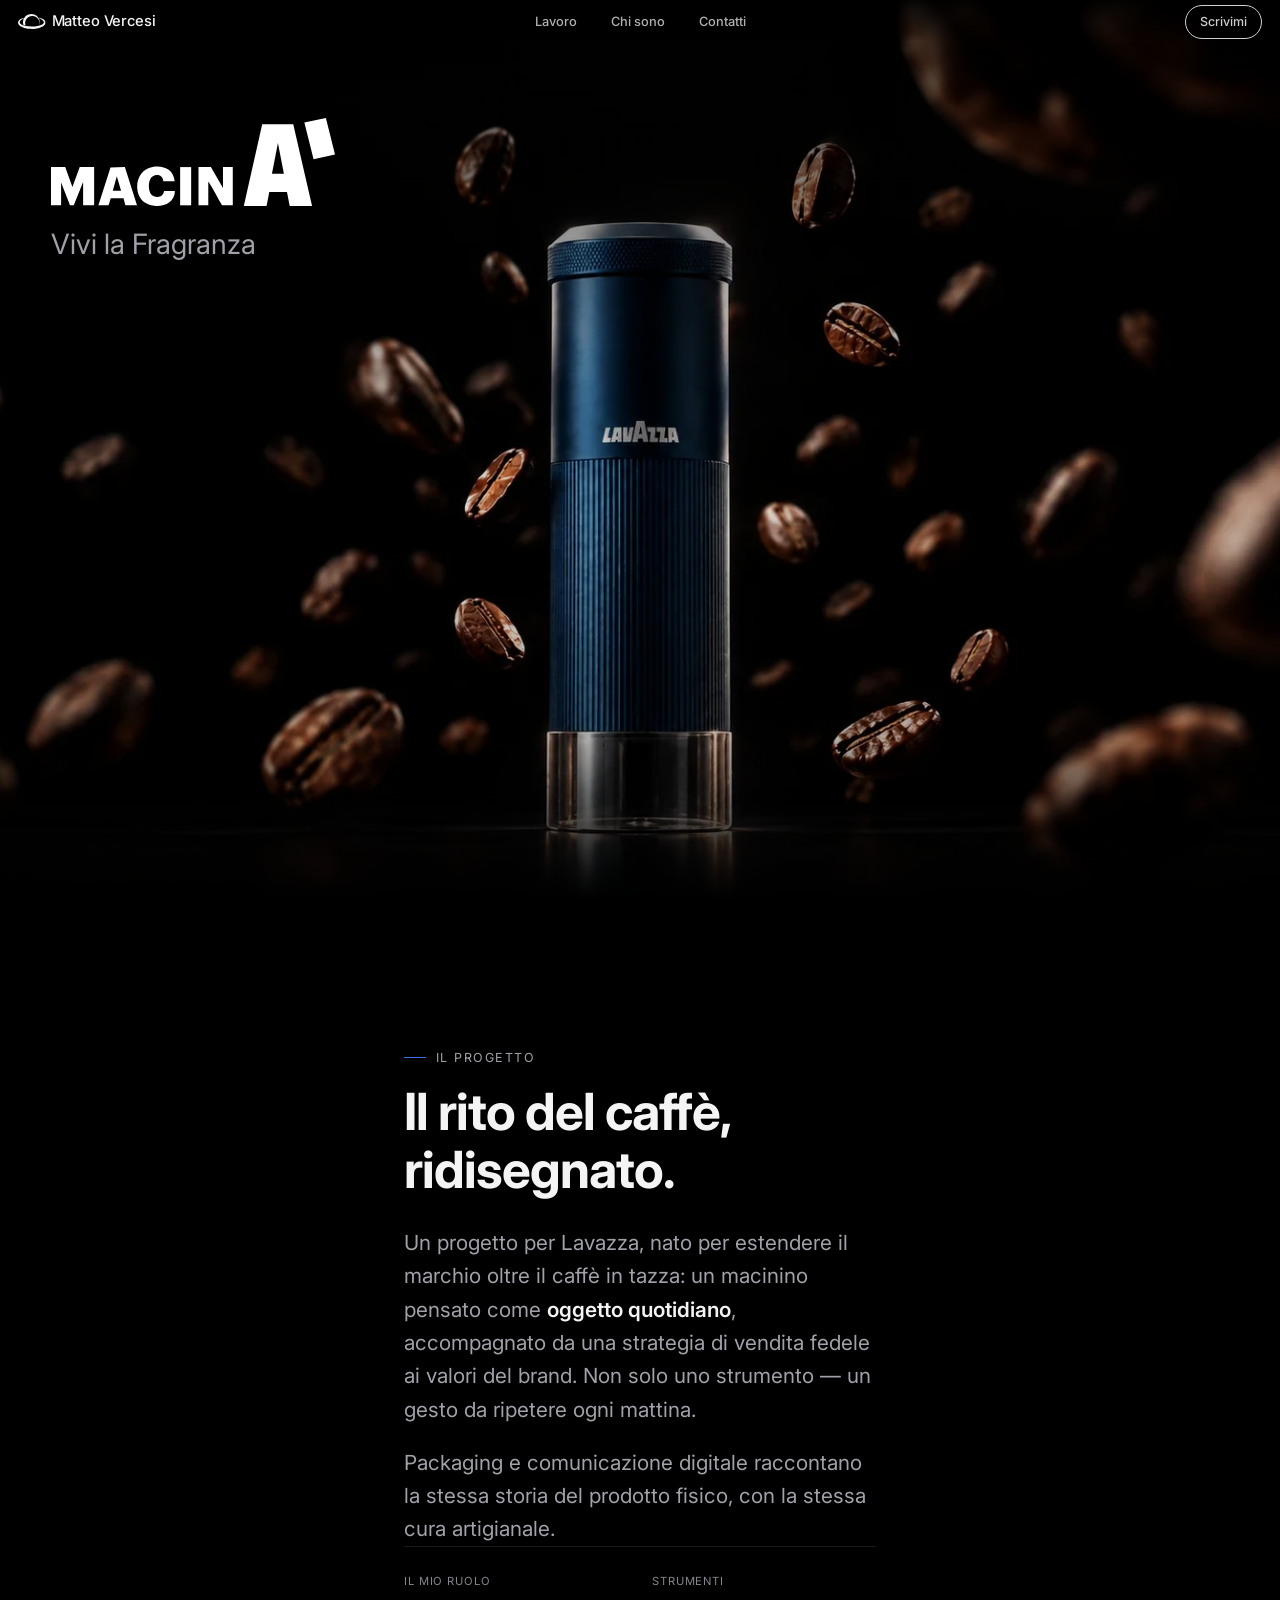
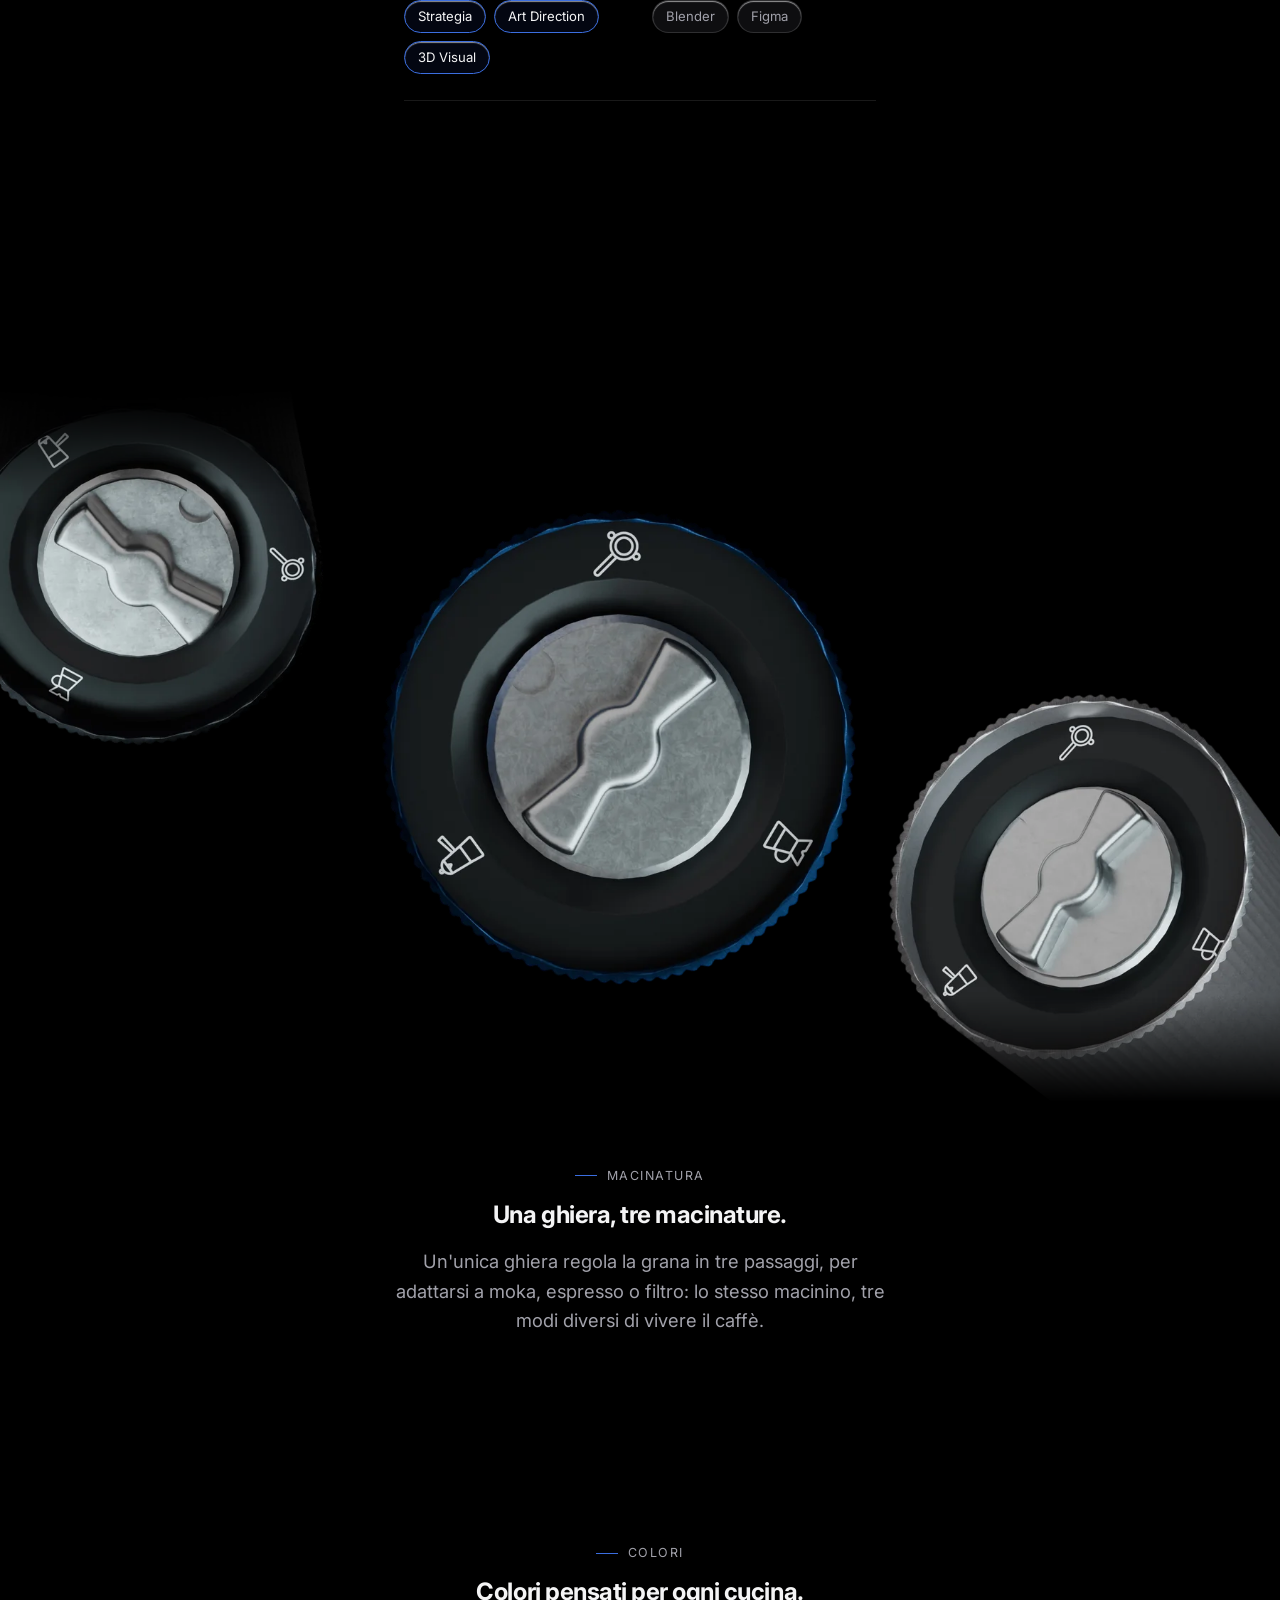
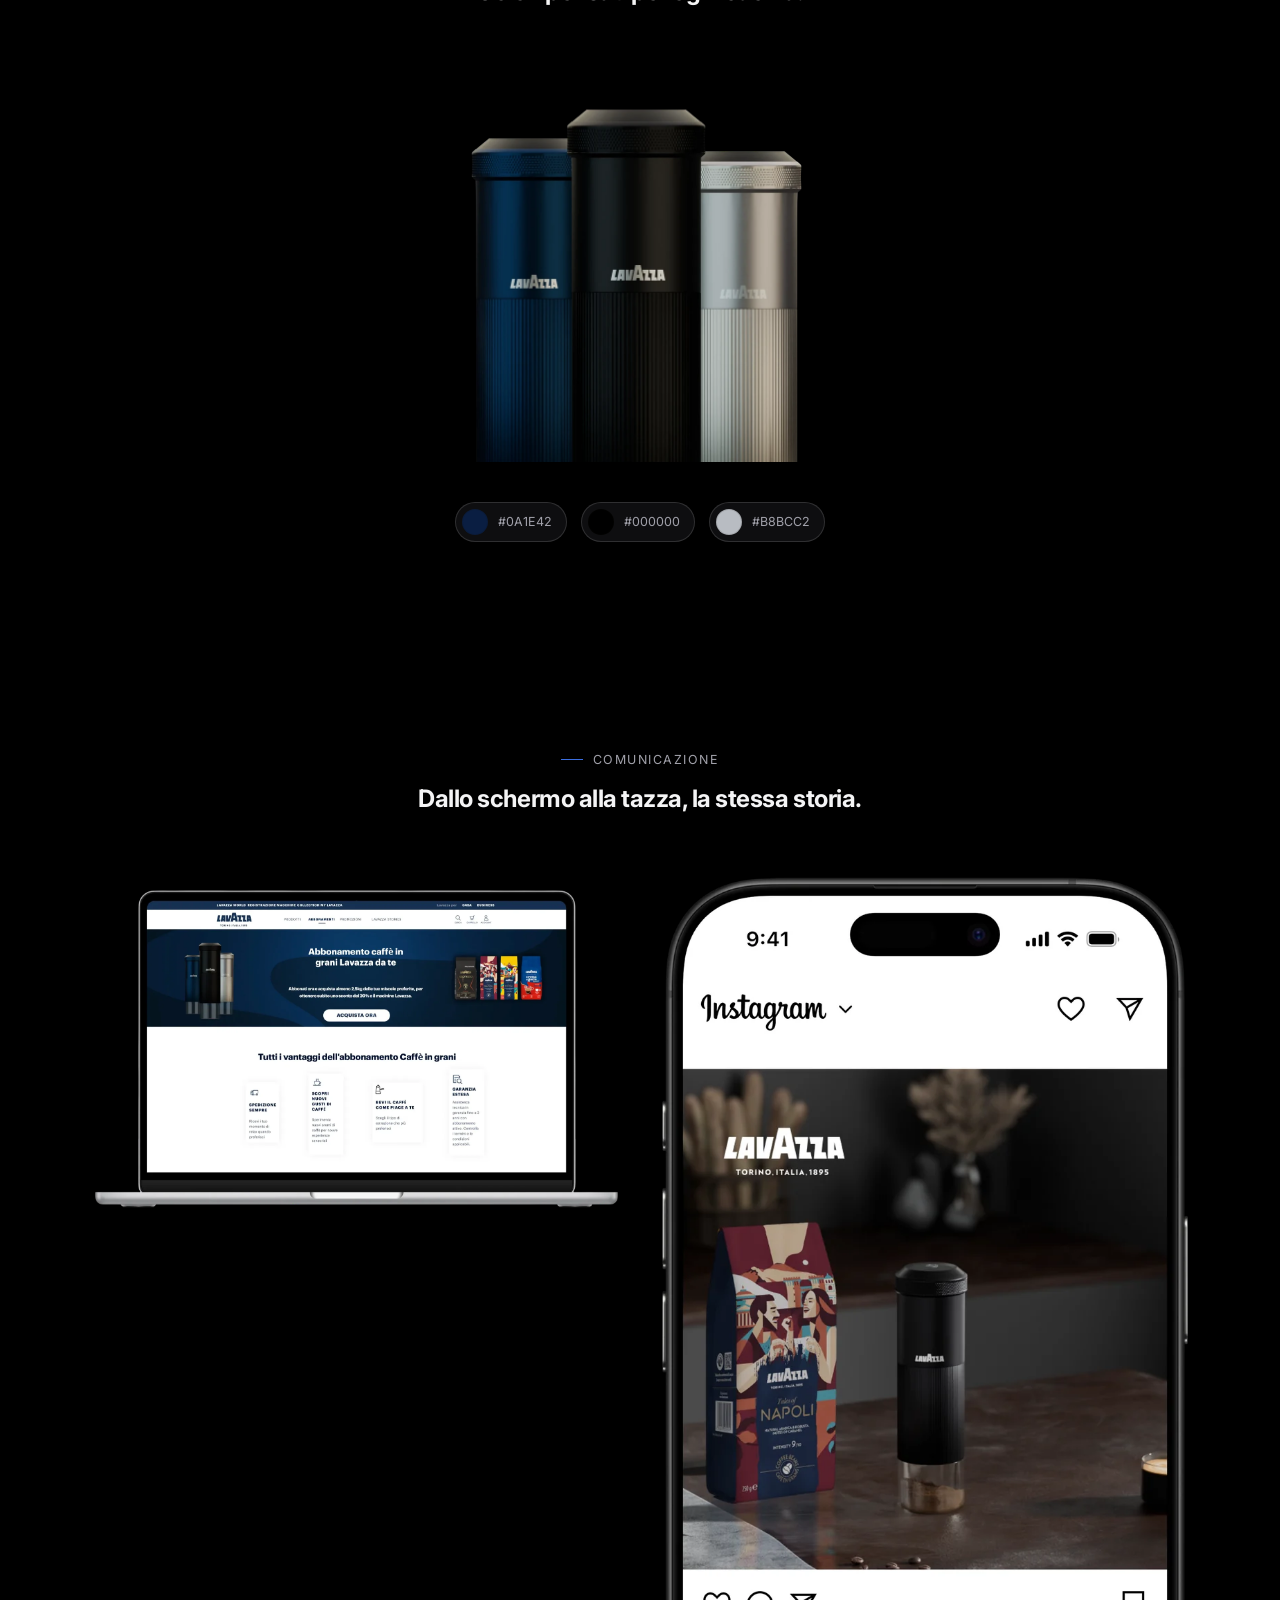
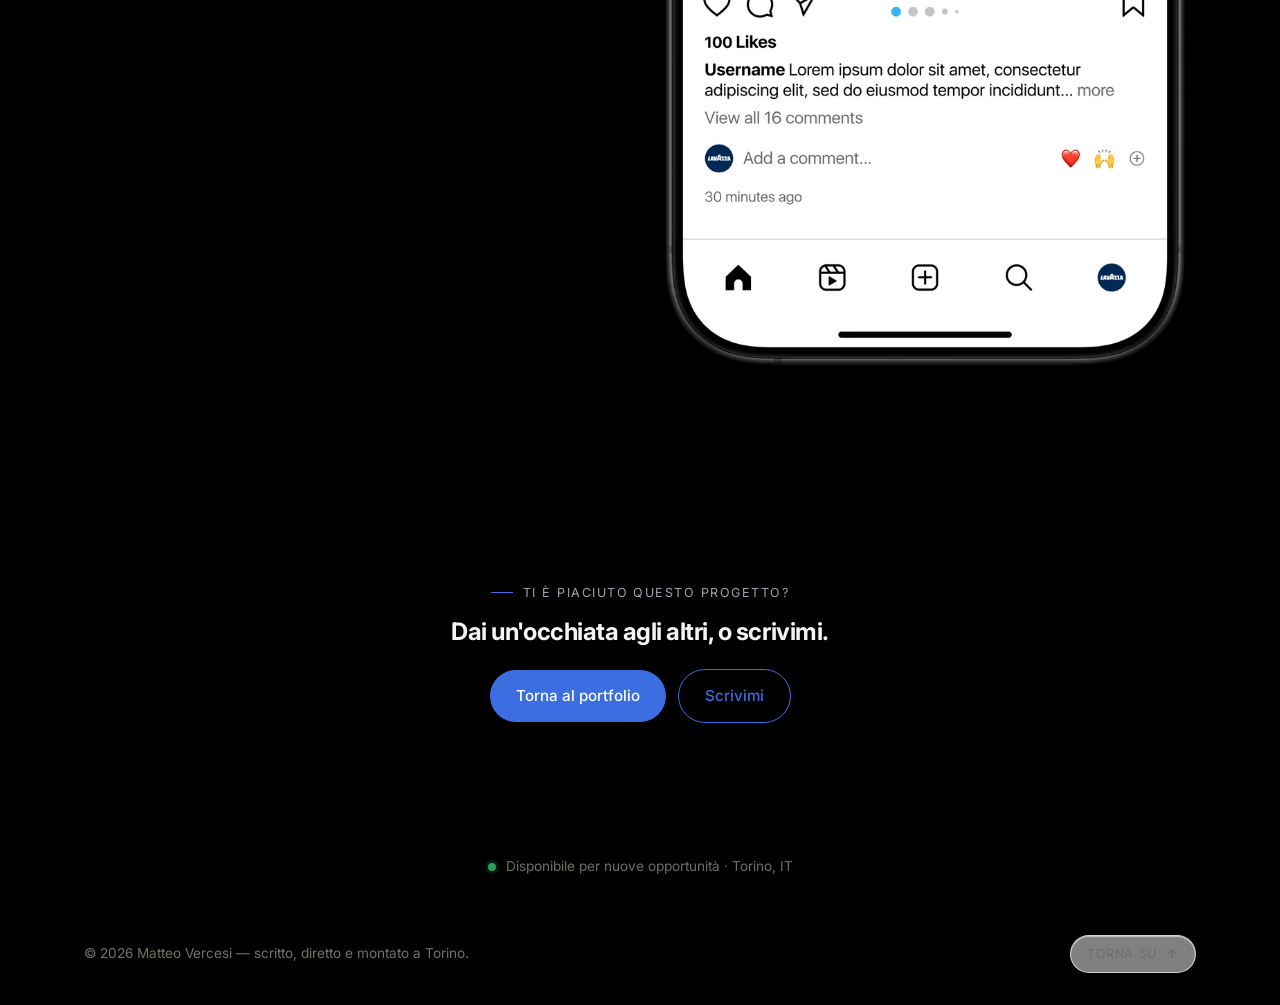
==== macina.html @ 9df72847 "Soft top vignette around notch/Dynamic Island on Tacta/Macinà, match dropdown opacity to navbar - Fi" ====
<!doctype html>
<html lang="it" style="background:#000;">
<head>
<meta charset="UTF-8" />
<meta name="viewport" content="width=device-width, initial-scale=1, viewport-fit=cover" />
<meta name="theme-color" content="#000000" />
<script>
  if ("scrollRestoration" in history) history.scrollRestoration = "manual";
  function forceScrollTop() {
    window.scrollTo(0, 0);
    if (location.hash) history.replaceState(null, "", location.pathname + location.search);
  }
  forceScrollTop();
  window.addEventListener("load", forceScrollTop);
  window.addEventListener("pageshow", forceScrollTop);
</script>
<title>Macinà — Matteo Vercesi</title>
<meta name="description" content="Macinà — Vivi la Fragranza. Brand extension di un macinino da caffè Lavazza, tra design e strategia di vendita." />

<link rel="icon" href="assets/favicon.svg" type="image/svg+xml" />

<link rel="preconnect" href="https://fonts.googleapis.com" />
<link rel="preconnect" href="https://fonts.gstatic.com" crossorigin />
<link href="https://fonts.googleapis.com/css2?family=Inter:wght@400;500;600;700;800&display=swap" rel="stylesheet" />

<link rel="stylesheet" href="css/style.css" />
</head>
<body style="background:#000;">

<nav class="nav" id="nav">
  <a href="index.html#top" class="nav__logo">
    <svg class="nav__logo-mark" viewBox="17 23 46 25" xmlns="http://www.w3.org/2000/svg" fill="none" aria-hidden="true">
      <g clip-path="url(#navLogoClip)">
        <path d="M50.6555 46.7805C50.2432 46.8773 49.8309 46.9664 49.416 47.0504C49.0139 47.1344 48.6145 47.2108 48.2099 47.2795C48.1841 47.2871 48.1584 47.2897 48.13 47.2948C47.6455 47.3813 47.1585 47.4577 46.6714 47.5264C42.842 48.0738 38.9481 48.1476 35.1031 47.7479C34.629 47.6996 34.1574 47.6436 33.6858 47.5799C33.6832 47.5799 33.6806 47.5799 33.6806 47.5799C33.2657 47.5264 32.8534 47.4653 32.4436 47.3992C31.9643 47.3228 31.4876 47.2362 31.0108 47.1446C30.5727 47.0606 30.1372 46.9689 29.7017 46.8722H29.6991C29.578 46.8442 29.4543 46.8162 29.3332 46.7882C29.06 46.722 28.7765 46.6507 28.4802 46.5718C23.6044 45.2581 16.0305 41.9689 17.1026 36.1492C18.0947 32.338 22.5092 30.4083 26.6556 29.5275C26.3876 29.9883 26.1428 30.4592 25.9289 30.9429C23.522 32.1064 20.1538 33.9979 19.7698 36.6176C19.6873 38.9954 22.5762 40.6629 25.5037 41.7271C25.7691 41.8212 26.032 41.9129 26.2948 41.9995C26.568 42.0886 26.8412 42.1751 27.1092 42.254C27.8488 42.473 28.5523 42.6537 29.1708 42.7963C29.2507 42.8141 29.328 42.8319 29.4053 42.8498C29.5161 42.8752 29.6244 42.8981 29.7275 42.9185C29.7996 42.9363 29.8718 42.9516 29.9413 42.9643H29.9465C29.9877 42.9745 30.0264 42.9821 30.0676 42.9898C30.1089 43 30.1501 43.0076 30.1913 43.0152C30.3666 43.0483 30.5418 43.0814 30.7196 43.112C36.9947 44.2398 43.5403 44.2067 49.7999 43.0203C50.1839 42.9389 50.5679 42.8549 50.9545 42.7657C51.2199 42.7021 51.4853 42.6385 51.7508 42.5723C51.7843 42.5646 51.8152 42.557 51.8487 42.5468C52.1115 42.4806 52.377 42.4093 52.6398 42.3355C54.7401 41.7449 56.7734 40.9353 58.4974 39.642C61.2883 37.5112 60.3812 35.2225 57.9253 33.2647C56.2193 31.9231 54.2144 30.9251 52.1399 30.1003C51.9878 29.8024 51.8203 29.5096 51.6477 29.2271C66.6511 31.4496 67.2439 42.7683 50.6555 46.7805Z" fill="currentColor"/>
        <path d="M26.4134 31.4164C26.5397 31.116 26.6814 30.8207 26.8309 30.5304C27.037 30.1307 27.2612 29.7412 27.5061 29.3619C27.6658 29.1124 27.8359 28.8706 28.0137 28.6312C28.2405 28.3232 28.4828 28.0228 28.7405 27.73C34.7398 20.953 45.2206 21.7041 50.3205 28.4174C50.4932 28.6414 50.6581 28.8756 50.8153 29.1124C50.9519 29.3186 51.0833 29.5274 51.207 29.7412C51.3745 30.0187 51.5291 30.3064 51.676 30.6017C51.8255 30.9021 51.9647 31.2102 52.0961 31.5258C53.4774 34.8074 53.449 38.5472 52.1657 41.8059C52.1167 41.8186 52.0703 41.8313 52.0239 41.8441C53.4568 37.6358 52.3873 32.8064 49.0423 29.6547C48.6557 29.2906 48.2383 28.9495 47.7924 28.6338C47.5682 28.4709 47.3415 28.3181 47.1095 28.1755C43.2801 25.7977 38.3811 25.8868 34.6419 28.0915C34.2785 28.3054 33.928 28.5396 33.5878 28.7967C32.9565 29.2652 32.3715 29.8049 31.8432 30.4108C28.944 33.6058 28.1864 38.2748 29.6501 42.2514C29.4028 42.2005 29.1554 42.1419 28.908 42.0834C28.1967 41.9103 27.4829 41.7142 26.7871 41.4953C26.5242 41.4113 26.2613 41.3247 26.0036 41.2331C24.9058 38.0304 25.0785 34.5146 26.4134 31.4164Z" fill="currentColor"/>
      </g>
      <defs>
        <clipPath id="navLogoClip"><rect width="46" height="25" fill="white" transform="translate(17 23)"/></clipPath>
      </defs>
    </svg>
    <span class="nav__logo-text">Matteo Vercesi</span>
  </a>
  <div class="nav__center">
    <a class="nav__pill" href="index.html#work">Lavoro</a>
    <a class="nav__pill" href="index.html#about">Chi sono</a>
    <a class="nav__pill" href="index.html#contact">Contatti</a>
  </div>
  <div class="nav__cta">
    <a class="btn ghost" href="mailto:matteo.vercesi05@gmail.com"><span>Scrivimi</span></a>
    <button type="button" class="nav__toggle" id="navToggle" aria-label="Apri menu" aria-expanded="false" aria-controls="navMobileMenu"><span></span></button>
  </div>
  <div class="nav__mobile-menu" id="navMobileMenu">
    <a class="nav__mobile-link" href="index.html#work">Lavoro</a>
    <a class="nav__mobile-link" href="index.html#about">Chi sono</a>
    <a class="nav__mobile-link" href="index.html#contact">Contatti</a>
  </div>
</nav>

<div class="scroll-sentinel" id="scrollSentinel" aria-hidden="true"></div>
<div class="top-scrim" aria-hidden="true"></div>

<main id="top" style="--project-accent:#3b6ee0;">

  <!-- ============ HERO ============ -->
  <header class="project-hero project-hero--bg project-hero--align-left theme-dark" style="--project-accent:#3b6ee0; --bg:#000;">
    <img class="project-hero__bg" src="assets/macina-hero.webp" srcset="assets/macina-hero-mobile.webp 860w, assets/macina-hero.webp 1672w" sizes="100vw" alt="Macinà, macinino da caffè Lavazza blu navy tra chicchi di caffè sospesi su sfondo nero" fetchpriority="high">
    <div class="project-hero__scrim" aria-hidden="true"></div>
    <div class="container">
      <h1 class="project-hero__logo"><img src="assets/logo-macina-white.svg" alt="Macinà"></h1>
      <p class="project-hero__payoff">Vivi la Fragranza</p>
    </div>
  </header>

  <!-- ============ STATEMENT ============ -->
  <section class="statement theme-dark" style="--bg:#000;">
    <div class="container statement__inner">
      <span class="eyebrow">Il progetto</span>
      <h2 class="statement__headline">Il rito del caffè, ridisegnato.</h2>
      <p class="statement__body">Un progetto per Lavazza, nato per estendere il marchio oltre il caffè in tazza: un macinino pensato come <strong>oggetto quotidiano</strong>, accompagnato da una strategia di vendita fedele ai valori del brand. Non solo uno strumento — un gesto da ripetere ogni mattina.</p>
      <p class="statement__note">Packaging e comunicazione digitale raccontano la stessa storia del prodotto fisico, con la stessa cura artigianale.</p>
      <dl class="project__meta statement__meta">
        <div>
          <dt>Il mio ruolo</dt>
          <div class="badge-row">
            <span class="badge accent">Strategia</span>
            <span class="badge accent">Art Direction</span>
            <span class="badge accent">3D Visual</span>
          </div>
        </div>
        <div>
          <dt>Strumenti</dt>
          <div class="badge-row">
            <span class="badge">Blender</span>
            <span class="badge">Figma</span>
          </div>
        </div>
      </dl>
    </div>
  </section>

  <!-- ============ MACINATURA ============ -->
  <section class="project-bleed theme-dark" style="--bg:#000;">
    <img class="project-bleed__img" src="assets/macina-02.webp" alt="Macinà, dettaglio ravvicinato della ghiera di regolazione della macinatura, nelle tre varianti colore" loading="lazy">
    <div class="container project-bleed__text">
      <span class="eyebrow" style="justify-content:center;">Macinatura</span>
      <h2 style="margin-top:16px;">Una ghiera, tre macinature.</h2>
      <p class="project-bleed__body">Un'unica ghiera regola la grana in tre passaggi, per adattarsi a moka, espresso o filtro: lo stesso macinino, tre modi diversi di vivere il caffè.</p>
    </div>
  </section>

  <!-- ============ COLORS ============ -->
  <section class="project-colors theme-dark" style="--bg:#000;">
    <div class="container">
      <span class="eyebrow" style="justify-content:center;">Colori</span>
      <h2 style="margin-top:16px;">Colori pensati per ogni cucina.</h2>
      <img class="project-colors__img" src="assets/macina-01.webp" alt="Macinà, macinino da caffè Lavazza nelle tre varianti colore: blu navy, nero e argento" loading="lazy">
      <div class="swatches">
        <div class="swatch"><span class="swatch__dot" style="background:#0A1E42;"></span><span class="swatch__hex">#0A1E42</span></div>
        <div class="swatch"><span class="swatch__dot" style="background:#000000;"></span><span class="swatch__hex">#000000</span></div>
        <div class="swatch"><span class="swatch__dot" style="background:#B8BCC2;"></span><span class="swatch__hex">#B8BCC2</span></div>
      </div>
    </div>
  </section>

  <!-- ============ COMUNICAZIONE ============ -->
  <section class="project-gallery theme-dark" style="--bg:#000;">
    <div class="container">
      <span class="eyebrow" style="justify-content:center;">Comunicazione</span>
      <h2 style="margin-top:16px;">Dallo schermo alla tazza, la stessa storia.</h2>
      <div class="project-gallery__grid">
        <img src="assets/macina-03.webp" alt="Mockup pubblicitario del prodotto sul sito web Lavazza" loading="lazy">
        <img src="assets/macina-04.webp" alt="Mockup pubblicitario del prodotto su un post Instagram" loading="lazy">
      </div>
    </div>
  </section>

  <!-- ============ CLOSING CTA ============ -->
  <section class="project-cta theme-dark" style="--bg:#000; --project-accent:#3b6ee0;">
    <div class="container">
      <span class="eyebrow">Ti è piaciuto questo progetto?</span>
      <h2 style="margin-top:16px;">Dai un'occhiata agli altri, o scrivimi.</h2>
      <div class="project-cta__actions">
        <a class="btn accent" href="index.html#work"><span>Torna al portfolio</span></a>
        <a class="btn outline" href="mailto:matteo.vercesi05@gmail.com"><span>Scrivimi</span></a>
      </div>
    </div>
  </section>

</main>

<footer>
  <div class="footer__status">
    <span class="status-dot"></span>
    <span>Disponibile per nuove opportunità · Torino, IT</span>
  </div>
  <div class="container footer__inner">
    <span>© <span id="year"></span> Matteo Vercesi — scritto, diretto e montato a Torino.</span>
    <a class="back-to-top" href="#top">
      Torna su
      <svg viewBox="0 0 24 24" fill="none" stroke="currentColor" stroke-width="2"><path d="M12 19V5M5 12l7-7 7 7"/></svg>
    </a>
  </div>
</footer>

<script src="js/main.js"></script>
</body>
</html>
---- css/style.css ----
/* ==========================================================================
   Matteo Vercesi — Product Design Portfolio
   ========================================================================== */

:root {
  /* Base palette — warm paper, light editorial theme */
  --bg: #ffffff;
  --bg-elevated: #f1efe9;
  --bg-card: #ffffff;
  --line: rgba(20, 19, 15, 0.15);
  --line-strong: rgba(20, 19, 15, 0.26);

  --text: #17160f;
  --text-muted: #6f6d63;
  --text-dim: #757266;

  --accent: #2554d1;
  --accent-soft: rgba(37, 84, 209, 0.08);

  /* Per-project accents (overridden per section via inline style) */
  --project-accent: var(--accent);
  --project-accent-soft: var(--accent-soft);

  /* Glassmorphism surface tokens */
  --glass-bg: rgba(255, 255, 255, 0.5);
  --glass-bg-strong: rgba(255, 255, 255, 0.68);
  --glass-border: rgba(255, 255, 255, 0.65);
  --glass-blur: 22px;
  --glass-highlight: inset 0 1px 1px rgba(255, 255, 255, 0.55);

  /* One sans-serif system throughout, matching the hero headline - the
     earlier Fraunces serif/italic voice was dropped for a consistent,
     apple.com-style typographic system instead of mixing the two. */
  --font-display: "Inter", "Helvetica Neue", Arial, sans-serif;
  --font-body: "Inter", "Helvetica Neue", Arial, sans-serif;
  --font-mono: "Inter", "Helvetica Neue", Arial, sans-serif;

  --ease: cubic-bezier(0.16, 1, 0.3, 1);
  /* Reserved for short, tactile micro-interactions (button press, toggle,
     badge hover, modal open) - a slight overshoot rather than the calm
     content-reveal --ease above. Always paired with 2D transforms only
     (scale/translate/opacity) - never combined with a 3D transform on an
     overflow:hidden + mix-blend-mode element, the exact combination that
     made the project cards and portrait frame vanish on hover earlier. */
  --spring: cubic-bezier(0.34, 1.56, 0.64, 1);
  --dur-fast: 200ms;
  --dur: 400ms;
  --dur-slow: 700ms;

  --container: 1240px;
  --gutter: clamp(20px, 5vw, 64px);
}

@media (max-width: 600px) {
  /* backdrop-filter blur cost scales with radius - a lighter blur here
     trims GPU/compositing load specifically on the phones where Safari's
     memory-pressure reload actually happens, without changing the desktop
     glass look. */
  :root {
    --glass-blur: 10px;
  }
}

/* ---------- Dark band ----------
   Apple product pages aren't single-theme top to bottom - the theme itself
   is a storytelling beat, dropping into a darker, moodier section and back.
   .theme-dark is scoped to a wrapper (About -> Timeline -> Closing CTA),
   not the whole <body>, so the same variables just repaint for that one
   band while Hero/Work/Approach stay on the light root palette above it. */
.theme-dark {
  --bg: #0a0a0b;
  --bg-elevated: #131316;
  --bg-card: #17171b;
  --line: rgba(244, 244, 245, 0.1);
  --line-strong: rgba(244, 244, 245, 0.2);

  --text: #f4f4f5;
  --text-muted: #a1a1aa;
  --text-dim: #86848c;

  --accent: #4d7dff;
  --accent-soft: rgba(77, 125, 255, 0.16);

  --glass-bg: rgba(32, 32, 36, 0.45);
  --glass-bg-strong: rgba(32, 32, 36, 0.62);
  --glass-border: rgba(244, 244, 245, 0.14);

  background: var(--bg);
  color: var(--text);
}

/* ---------- Reset ---------- */
*,
*::before,
*::after {
  box-sizing: border-box;
  margin: 0;
  padding: 0;
}

html {
  scroll-behavior: smooth;
  -webkit-text-size-adjust: 100%;
  /* On iOS Safari, flinging back up to the top of a long page overshoots
     into the rubber-band bounce - without this, that overscroll chains up
     to Safari's own pull-to-refresh gesture, which reloads the whole page
     (seen as the hero/projects "restarting"). contain lets the page keep
     its own bounce feel locally without handing the gesture to the browser
     chrome above it. */
  overscroll-behavior-y: contain;
}

@media (prefers-reduced-motion: reduce) {
  html {
    scroll-behavior: auto;
  }
  *,
  *::before,
  *::after {
    animation-duration: 0.01ms !important;
    animation-iteration-count: 1 !important;
    transition-duration: 0.01ms !important;
    scroll-behavior: auto !important;
  }
}

body {
  background: var(--bg);
  color: var(--text);
  font-family: var(--font-body);
  font-size: 16px;
  line-height: 1.6;
  min-height: 100vh;
  position: relative;
  overflow-x: hidden;
  overscroll-behavior-y: contain;
}

img {
  max-width: 100%;
  display: block;
}

a {
  color: inherit;
  text-decoration: none;
}

ul {
  list-style: none;
}

button {
  font: inherit;
  color: inherit;
  background: none;
  border: none;
  cursor: pointer;
}

h1, h2, h3, h4 {
  font-family: var(--font-display);
  font-weight: 700;
  line-height: 1.08;
  letter-spacing: -0.02em;
}

::selection {
  background: var(--text);
  color: var(--bg);
}

:focus-visible {
  outline: 2px solid var(--accent);
  outline-offset: 3px;
  border-radius: 2px;
}

/* Smoother "squircle" corners on the main rounded shapes (progressive enhancement,
   ignored gracefully where the browser doesn't support it yet) */
.btn,
.nav,
.glass-frame,
.swatch,
.swatch__dot,
.tool-list li,
.badge,
.timeline__item,
.closing-cta__panel,
.toast {
  corner-shape: superellipse(2);
}

.container {
  max-width: var(--container);
  margin-inline: auto;
  padding-inline: var(--gutter);
}

.eyebrow {
  display: inline-flex;
  align-items: center;
  gap: 10px;
  font-family: var(--font-mono);
  font-size: 0.78rem;
  letter-spacing: 0.12em;
  text-transform: uppercase;
  color: var(--text-muted);
}

.eyebrow::before {
  content: "";
  width: 22px;
  height: 1px;
  background: var(--project-accent);
}

/* ---------- Buttons ---------- */
.btn {
  --btn-bg: var(--text);
  --btn-fg: var(--bg);
  display: inline-flex;
  align-items: center;
  gap: 10px;
  padding: 14px 26px;
  min-height: 44px;
  border-radius: 100px;
  font-family: var(--font-body);
  font-weight: 500;
  font-size: 0.95rem;
  background: var(--btn-bg);
  color: var(--btn-fg);
  cursor: pointer;
  transition: transform var(--dur-fast) var(--spring), opacity var(--dur-fast) var(--ease);
}

.btn:hover {
  transform: translateY(-2px);
  opacity: 0.88;
}

.btn:active {
  transform: scale(0.96);
}

/* Used only by the nav's "Scrivimi" CTA - no glass box of its own, just an
   outline in the same adaptive --nav-fg color as the rest of the bar, so it
   doesn't read as a separate frame floating over the transparent nav. */
.btn.ghost {
  --btn-bg: transparent;
  --btn-fg: var(--nav-fg);
  padding: 7px 16px;
  min-height: auto;
  font-size: 0.88rem;
  border: 1.5px solid var(--nav-fg);
  background: transparent;
  opacity: 0.85;
}

.btn.ghost:hover {
  opacity: 1;
}

/* apple.com's primary/secondary pill pair: a solid accent-colored pill next
   to a plain outline one, both the same shape as .btn - used for the hero's
   two-button row. */
.btn.accent {
  --btn-bg: var(--accent);
  --btn-fg: #fff;
}

.btn.outline {
  --btn-bg: transparent;
  --btn-fg: var(--accent);
  border: 1.5px solid var(--accent);
}

.btn.outline:hover {
  background: var(--accent-soft);
  opacity: 1;
}

.btn svg {
  width: 15px;
  height: 15px;
  transition: transform var(--dur-fast) var(--ease);
}

.btn:hover svg {
  transform: translate(3px, 0);
}

/* ---------- Navbar ----------
   No background/border of its own - it reads through to whatever section
   is scrolled underneath. --nav-fg flips between dark and light (see
   .nav--on-dark below, toggled by main.js from the actual section behind
   the bar) so its text and logo stay readable over both bands. A flat
   toggled color is used instead of mix-blend-mode: difference, which
   rendered inconsistently (washed out, and mis-composited on scroll) for
   a position:fixed bar in testing here. */
.nav {
  position: fixed;
  top: 0;
  left: 0;
  right: 0;
  z-index: 100;
  display: grid;
  /* Each direct child is pinned to its column explicitly (see .nav__logo,
     .nav__center, .nav__cta below) rather than relying on source-order
     auto-placement: .nav__center is display:none below 880px, and a hidden
     grid item is dropped from placement entirely, which without an explicit
     column would shift .nav__cta into the middle track instead of the last
     one - leaving it stranded left-of-center with the real last column empty
     on its right. */
  grid-template-columns: 1fr auto 1fr;
  align-items: center;
  height: 44px;
  /* env() falls back to 0px on any browser that doesn't support it (this
     whole rule is a no-op there), and only actually adds space on a
     notched/Dynamic-Island iPhone in landscape, where that cutout sits to
     one side instead of centered - without it the logo/menu button can end
     up tucked under it instead of clear of it. The extra +10px goes beyond
     the raw safe-area value on purpose: that value marks where the cutout
     itself ends, not a comfortable touch-target distance from it. */
  padding-inline: max(18px, calc(env(safe-area-inset-left) + 10px)) max(18px, calc(env(safe-area-inset-right) + 10px));
  --nav-fg: #17160f;
  transition: transform var(--dur) var(--ease);
}

.nav.nav--on-dark {
  --nav-fg: #f4f4f5;
}

/* Project pages only: the bar slides fully out of view once scrolled. */
.nav.is-hidden {
  transform: translateY(-100%);
}

/* A 1px, out-of-flow marker sitting just below the page's very top - purely
   an IntersectionObserver target (see main.js), not a visible element. Set
   a little below y:0 (instead of right at it) so a stray pixel of scroll
   bounce doesn't flicker the navbar in and out. */
.scroll-sentinel {
  position: absolute;
  top: 24px;
  left: 0;
  width: 1px;
  height: 1px;
  pointer-events: none;
}

/* Tacta/Macinà only: a fixed dark-to-transparent scrim pinned to the true
   top of the screen, behind the notch/Dynamic-Island cutout. Whatever
   scrolls up underneath it - any section, any photo - fades into it
   instead of butting up against the cutout with a hard edge, the same
   soft top vignette most native apps use around that area. Sits below the
   nav's own z-index but above page content; env() height means it's just
   a small constant on non-notch devices instead of doing nothing useful. */
.top-scrim {
  position: fixed;
  top: 0;
  left: 0;
  right: 0;
  height: calc(env(safe-area-inset-top, 0px) + 40px);
  background: linear-gradient(to bottom, rgba(0, 0, 0, 0.88), rgba(0, 0, 0, 0));
  z-index: 99;
  pointer-events: none;
}

/* Home page only: a persistent glass panel instead of the transparent bar
   that just reads through to whatever's scrolled underneath - same liquid
   glass values as .nav__mobile-menu (light tint, strong blur, thin bright
   border) so the two read as one consistent material, just in a full-width
   bar shape instead of a floating rounded card. */
.nav--glass {
  background: rgba(255, 255, 255, 0.16);
  backdrop-filter: blur(28px) saturate(180%);
  -webkit-backdrop-filter: blur(28px) saturate(180%);
  border-bottom: 1px solid rgba(255, 255, 255, 0.3);
}

.nav__logo {
  font-family: var(--font-display);
  font-weight: 500;
  font-size: 0.92rem;
  letter-spacing: -0.01em;
  display: flex;
  align-items: center;
  gap: 6px;
  cursor: pointer;
  grid-column: 1;
  justify-self: start;
  color: var(--nav-fg);
  transition: color var(--dur-fast) var(--ease);
}

.nav__logo-mark {
  height: 15px;
  width: auto;
  flex-shrink: 0;
}

.nav__center {
  display: flex;
  align-items: center;
  gap: 26px;
  grid-column: 2;
  justify-self: center;
}

/* Plain-text anchor links (single-page nav, scrolling to a section - not a
   page destination) rather than the earlier icon+label pills, which existed
   specifically for a two-page choice that no longer exists. */
.nav__pill {
  position: relative;
  padding: 6px 4px;
  font-family: var(--font-body);
  font-weight: 500;
  font-size: 0.8rem;
  color: var(--nav-fg);
  opacity: 0.72;
  transition: opacity var(--dur-fast) var(--ease), color var(--dur-fast) var(--ease);
}

.nav__pill:hover,
.nav__pill:focus-visible {
  opacity: 1;
}

.nav__cta {
  display: flex;
  align-items: center;
  grid-column: 3;
  justify-self: end;
  gap: 8px;
}

/* Apple's own nav CTA reads much smaller than a page-level button - this
   overrides the shared .btn sizing just inside the nav rather than
   shrinking .btn itself, which is used at full size everywhere else on
   the site (hero CTAs, closing CTAs, etc). */
.nav__cta .btn {
  padding: 6px 14px;
  font-size: 0.78rem;
}

.nav__toggle {
  display: none;
  width: 32px;
  height: 32px;
  align-items: center;
  justify-content: center;
  flex-shrink: 0;
}

.nav__toggle span,
.nav__toggle span::before,
.nav__toggle span::after {
  content: "";
  display: block;
  width: 16px;
  height: 1.5px;
  background: var(--nav-fg);
  position: relative;
  transition: transform var(--dur-fast) var(--ease), opacity var(--dur-fast) var(--ease), background var(--dur-fast) var(--ease);
}

.nav__toggle span::before {
  position: absolute;
  top: -6px;
}

.nav__toggle span::after {
  position: absolute;
  top: 6px;
}

.nav.is-open .nav__toggle span {
  background: transparent;
}

.nav.is-open .nav__toggle span::before {
  transform: translateY(6px) rotate(45deg);
}

.nav.is-open .nav__toggle span::after {
  transform: translateY(-6px) rotate(-45deg);
}

.nav__mobile-menu {
  display: none;
}

@media (max-width: 880px) {
  .nav {
    /* Same safe-area-aware formula as the base rule, just with a smaller
       floor - this was overwriting that formula outright with a flat 14px,
       which silently undid the notch/Dynamic-Island clearance on exactly
       the widths (phones) where it matters most. */
    padding-inline: max(14px, calc(env(safe-area-inset-left) + 10px)) max(14px, calc(env(safe-area-inset-right) + 10px));
  }
  .nav__center {
    display: none;
  }
  .nav__toggle {
    display: inline-flex;
  }
  .nav__logo-text {
    display: none;
  }
  .nav__cta .btn.ghost {
    display: none;
  }

  .nav__mobile-menu {
    /* Richer tint + a hardcoded (not --glass-blur) radius: this panel is
       small and only composited while open, not continuously through
       scroll like the always-on glass sections, so it can afford a richer
       blur than the mobile-wide --glass-blur reduction without reintroducing
       the memory pressure that reduction exists to avoid. */
    display: flex;
    flex-direction: column;
    gap: 4px;
    position: absolute;
    top: calc(100% + 10px);
    /* Same safe-area-aware inset as the bar itself above it, so the menu
       doesn't hang out past the notch/Dynamic-Island cutout in landscape. */
    left: max(14px, calc(env(safe-area-inset-left) + 10px));
    right: max(14px, calc(env(safe-area-inset-right) + 10px));
    padding: 10px;
    border-radius: 24px;
    background: rgba(255, 255, 255, 0.16);
    backdrop-filter: blur(28px) saturate(180%);
    -webkit-backdrop-filter: blur(28px) saturate(180%);
    border: 1px solid rgba(255, 255, 255, 0.3);
    box-shadow: var(--glass-highlight), 0 24px 48px -16px rgba(0, 0, 0, 0.35);
    opacity: 0;
    visibility: hidden;
    transform: translateY(-8px) scale(0.98);
    transition: opacity var(--dur) var(--spring), transform var(--dur) var(--spring), visibility var(--dur);
  }

  .nav.is-open .nav__mobile-menu {
    opacity: 1;
    visibility: visible;
    transform: translateY(0) scale(1);
  }

  .nav__mobile-link {
    display: flex;
    align-items: center;
    padding: 12px 14px;
    border-radius: 16px;
    color: var(--nav-fg);
    opacity: 0.72;
    font-size: 0.95rem;
    font-weight: 500;
    transition: background var(--dur-fast) var(--ease), color var(--dur-fast) var(--ease), opacity var(--dur-fast) var(--ease);
  }

  .nav__mobile-link:hover,
  .nav__mobile-link:focus-visible {
    opacity: 1;
    background: rgba(255, 255, 255, 0.18);
  }
}

/* ---------- Hero ----------
   Full-bleed, centered: apple.com's own hero pattern - headline, tagline,
   a small plain caption, then a pair of pill buttons, all dead-center. */
.hero {
  position: relative;
  padding-top: clamp(110px, 16vw, 170px);
  padding-bottom: clamp(56px, 8vw, 96px);
  overflow: hidden;
}

.hero__inner {
  position: relative;
  z-index: 1;
  max-width: 720px;
  margin-inline: auto;
  text-align: center;
}

.hero__inner .eyebrow {
  justify-content: center;
}

/* Aurora background: large, softly blurred color blobs drifting slowly
   behind the hero content. Replaces the earlier dot-and-line particle
   canvas, which read as generic "tech template" noise rather than a
   deliberate background. Picks up the exact three accent colors used by
   the project cards below (red, blue, warm grey), so the very first thing
   on the page already carries the site's real palette. */
.aurora {
  position: absolute;
  inset: 0;
  z-index: 0;
  overflow: hidden;
  pointer-events: none;
}

.aurora__blob {
  position: absolute;
  width: 46vw;
  height: 46vw;
  max-width: 620px;
  max-height: 620px;
  border-radius: 50%;
  filter: blur(80px);
  animation: aurora-drift 26s ease-in-out infinite alternate;
}

.aurora__blob--a {
  top: -14%;
  left: -10%;
  background: radial-gradient(circle, rgba(194, 58, 83, 0.4), transparent 70%);
  animation-duration: 24s;
}

.aurora__blob--b {
  top: 4%;
  right: -14%;
  background: radial-gradient(circle, rgba(59, 110, 224, 0.38), transparent 70%);
  animation-duration: 30s;
  animation-delay: -6s;
}

.aurora__blob--c {
  bottom: -22%;
  left: 24%;
  width: 38vw;
  height: 38vw;
  max-width: 520px;
  max-height: 520px;
  background: radial-gradient(circle, rgba(138, 143, 153, 0.32), transparent 70%);
  animation-duration: 34s;
  animation-delay: -12s;
}

@keyframes aurora-drift {
  from {
    transform: translate(0, 0) scale(1);
  }
  to {
    transform: translate(4%, 6%) scale(1.08);
  }
}

.status-dot {
  width: 8px;
  height: 8px;
  border-radius: 50%;
  background: #2f9e56;
  box-shadow: 0 0 0 3px rgba(47, 158, 86, 0.16);
  flex-shrink: 0;
}

.hero .eyebrow {
  margin-bottom: 18px;
}

/* Bold sans-serif display type for the headline - apple.com's own hero
   headline is SF Pro at heavy weight with tight negative tracking, not the
   site's editorial Fraunces italic (kept further down the page as an
   accent, e.g. the closing CTA). */
.hero h1 {
  font-family: var(--font-body);
  font-weight: 700;
  font-size: clamp(2.6rem, 6.4vw, 4.6rem);
  letter-spacing: -0.02em;
  line-height: 1.08;
  max-width: 16ch;
  margin-inline: auto;
  opacity: 0;
  animation: fade-up var(--dur-slow) var(--ease) forwards;
}

.hero__tagline {
  margin-top: 16px;
  max-width: 42ch;
  margin-inline: auto;
  font-size: clamp(1.1rem, 2.2vw, 1.4rem);
  color: var(--text-muted);
  opacity: 0;
  animation: fade-up var(--dur-slow) var(--ease) forwards;
  animation-delay: 0.06s;
}

.hero__caption {
  display: inline-flex;
  align-items: center;
  gap: 8px;
  margin-top: 14px;
  font-size: 0.92rem;
  color: var(--text-dim);
  opacity: 0;
  animation: fade-up var(--dur-slow) var(--ease) forwards;
  animation-delay: 0.1s;
}

@keyframes fade-up {
  from {
    opacity: 0;
    transform: translateY(14px);
  }
  to {
    opacity: 1;
    transform: translateY(0);
  }
}

/* Apple's own hero CTA pattern: a solid pill + an outline pill, centered
   side by side. */
.hero__actions {
  display: flex;
  flex-wrap: wrap;
  align-items: center;
  justify-content: center;
  gap: 16px;
  margin-top: 28px;
  opacity: 0;
  animation: fade-up var(--dur-slow) var(--ease) forwards;
  animation-delay: 0.14s;
}

/* ---------- Section shell ---------- */
section {
  padding-block: clamp(80px, 12vw, 160px);
}

/* Supporting section: slightly tighter rhythm than the primary sections it sits between */
#approach {
  padding-block: clamp(56px, 8vw, 110px);
}

.section-head {
  display: flex;
  align-items: flex-end;
  justify-content: space-between;
  gap: 40px;
  margin-bottom: clamp(48px, 8vw, 88px);
  flex-wrap: wrap;
}

.section-head h2 {
  font-size: clamp(2.2rem, 5vw, 3.6rem);
  max-width: 640px;
}

.section-head p {
  max-width: 360px;
  color: var(--text-muted);
  font-size: 1.02rem;
}

.reveal {
  opacity: 0;
  transform: translateY(28px) scale(0.98);
  transition: opacity 0.8s var(--ease), transform 0.8s var(--spring);
}

.reveal.is-visible {
  opacity: 1;
  transform: translateY(0) scale(1);
}

/* ---------- About ---------- */
.about {
  background: var(--bg-elevated);
  border-top: 1px solid var(--line);
  border-bottom: 1px solid var(--line);
}

.about__grid {
  display: grid;
  grid-template-columns: 0.85fr 1.15fr;
  gap: clamp(32px, 6vw, 90px);
  align-items: start;
}

.about__portrait {
  position: sticky;
  top: 76px;
  aspect-ratio: 4 / 5;
  display: flex;
  align-items: center;
  justify-content: center;
}

.glass-frame {
  /* Liquid-glass panel: a frosted, translucent pane with a bright rim
     highlight along the top edge (the "sheen" that reads as glass rather
     than a flat tinted card) sitting over a soft accent-tinted glow. */
  position: relative;
  width: 100%;
  height: 100%;
  padding: 14px;
  border-radius: 28px;
  border: 1px solid var(--glass-border);
  background:
    linear-gradient(160deg, rgba(255, 255, 255, 0.4), transparent 40%),
    linear-gradient(160deg, var(--accent-soft), transparent 55%),
    var(--glass-bg);
  backdrop-filter: blur(var(--glass-blur)) saturate(180%);
  -webkit-backdrop-filter: blur(var(--glass-blur)) saturate(180%);
  box-shadow:
    var(--glass-highlight),
    0 24px 48px -20px rgba(23, 22, 15, 0.35),
    0 46px 80px -30px rgba(23, 22, 15, 0.25);
  transition: box-shadow 400ms var(--spring), border-color 400ms var(--ease);
}

.about__portrait:hover .glass-frame {
  border-color: var(--accent);
  box-shadow:
    var(--glass-highlight),
    0 30px 58px -20px rgba(23, 22, 15, 0.4),
    0 56px 90px -30px rgba(23, 22, 15, 0.28);
}

.glass-frame img {
  display: block;
  width: 100%;
  height: 100%;
  object-fit: cover;
  border-radius: 18px;
  /* Desaturated to match the site's neutral/dark palette instead of
     sitting as a full-color photo against it. */
  filter: grayscale(1) contrast(1.08) brightness(0.96);
}

.about__bio p {
  font-size: clamp(1.1rem, 2vw, 1.4rem);
  color: var(--text);
  line-height: 1.55;
  margin-bottom: 26px;
  max-width: 60ch;
}

.about__bio p.muted {
  color: var(--text-muted);
  font-size: clamp(1rem, 1.6vw, 1.1rem);
}

.about__tools {
  margin-top: 48px;
  padding-top: 40px;
  border-top: 1px solid var(--line);
}

.about__tools h3 {
  font-family: var(--font-mono);
  font-size: 0.78rem;
  letter-spacing: 0.1em;
  text-transform: uppercase;
  color: var(--text-dim);
  font-weight: 500;
  margin-bottom: 20px;
}

.tool-list {
  display: flex;
  flex-wrap: wrap;
  gap: 10px;
}

.tool-list li {
  border: 1px solid var(--glass-border);
  background: var(--glass-bg);
  border-radius: 100px;
  padding: 9px 18px;
  font-size: 0.92rem;
  color: var(--text-muted);
  transition: border-color var(--dur-fast), color var(--dur-fast);
}

.tool-list li:hover {
  border-color: var(--accent);
  color: var(--text);
}

/* ---------- Timeline / Percorso (dark band) ---------- */
.timeline {
  border-top: 1px solid var(--line);
  padding-block: clamp(60px, 8vw, 100px);
}

.timeline__list {
  margin-top: 32px;
  display: flex;
  flex-direction: column;
  gap: 14px;
  max-width: 640px;
}

.timeline__item {
  display: flex;
  align-items: center;
  gap: 20px;
  padding: 18px 24px;
  border: 1px solid var(--glass-border);
  background: var(--glass-bg-strong);
  border-radius: 18px;
  box-shadow: var(--glass-highlight);
  transition: border-color var(--dur-fast) var(--ease), transform var(--dur-fast) var(--spring);
}

.timeline__item:hover {
  border-color: var(--accent);
  transform: translateX(4px);
}

.timeline__year {
  flex-shrink: 0;
  min-width: 60px;
  font-family: var(--font-mono);
  font-size: 0.82rem;
  letter-spacing: 0.04em;
  color: var(--accent);
}

.timeline__label {
  font-size: 1rem;
  color: var(--text);
}

/* An open slot for Matteo to fill in or delete - dashed border and muted,
   italic label keep it visually distinct from confirmed milestones instead
   of reading as a real, finished entry. */
.timeline__item--placeholder {
  border-style: dashed;
  background: transparent;
  box-shadow: none;
}

.timeline__item--placeholder .timeline__label {
  color: var(--text-dim);
  font-style: italic;
}

/* ---------- Closing CTA (dark band) ---------- */
.closing-cta {
  border-top: 1px solid var(--line);
}

.closing-cta__panel {
  margin-block: clamp(60px, 9vw, 110px);
  padding: clamp(36px, 6vw, 64px);
  text-align: center;
  border: 1px solid var(--glass-border);
  background:
    linear-gradient(160deg, rgba(255, 255, 255, 0.08), transparent 50%),
    linear-gradient(160deg, var(--accent-soft), transparent 60%),
    var(--glass-bg);
  backdrop-filter: blur(var(--glass-blur)) saturate(180%);
  -webkit-backdrop-filter: blur(var(--glass-blur)) saturate(180%);
  border-radius: 28px;
  box-shadow: var(--glass-highlight), 0 30px 60px -30px rgba(0, 0, 0, 0.5);
}

.closing-cta__panel h2 {
  margin-top: 14px;
  font-size: clamp(1.7rem, 4vw, 2.6rem);
  max-width: 20ch;
  margin-inline: auto;
}

.closing-cta__panel p {
  margin-top: 16px;
  margin-bottom: 28px;
  color: var(--text-muted);
  font-size: 1.05rem;
  max-width: 48ch;
  margin-inline: auto;
}

/* ---------- Work / Projects ---------- */
/* Product blocks: one full-bleed, centered section per project - apple.com's
   own product-page pattern (headline, tagline, a single CTA, then an image),
   stacked vertically instead of a grid of cards. Each block sets its own
   solid --bg inline (and .theme-dark for the two dark ones, so text/eyebrow
   colors flip correctly) - this is a deliberate per-project color, not an
   accent-tinted wash, so the block paints that color flatly rather than
   just picking it up as a background hint. Padding is intentionally tight
   (apple.com's own hero band reads short and wide, not tall) - the image is
   sized down to match instead of stretching the band back out. */
.product-block {
  /* Top padding only - the photos themselves (macina-01, revobike-01) are
     already cropped tight at the bottom edge, not full product shots with
     room to breathe. Adding bottom padding after them left a band of flat
     color under an abruptly-cropped image, which read as a stray mistake
     rather than a deliberate frame. Ending the section flush with the
     image's own bottom edge makes that crop look intentional. */
  position: relative;
  overflow-x: hidden;
  background: var(--bg);
  color: var(--text);
  padding-top: clamp(28px, 3.5vw, 44px);
  padding-bottom: 0;
  /* A thin sliver of the page's own background shows between blocks
     instead of them touching edge to edge - apple.com keeps that same
     narrow seam between its stacked product sections. */
  margin-bottom: clamp(10px, 1.6vw, 20px);
}

.product-block:last-child {
  margin-bottom: 0;
}

.product-block__inner {
  position: relative;
  z-index: 1;
  max-width: 640px;
  margin-inline: auto;
  text-align: center;
}

.product-block__inner .eyebrow {
  justify-content: center;
  color: var(--project-accent);
}

.product-block__inner .eyebrow::before {
  background: var(--project-accent);
}

.product-block h2 {
  margin-top: 14px;
  font-size: clamp(2.2rem, 5vw, 3.6rem);
}

.product-block__tagline {
  margin-top: 10px;
  font-size: clamp(1rem, 1.8vw, 1.2rem);
  color: var(--text-muted);
}

.product-block__actions {
  margin-top: 24px;
}

/* The CTA always carries the project's own accent, not the page's global
   accent - so it stays correctly branded regardless of the block's own
   light/dark background. */
.product-block .btn.accent {
  --btn-bg: var(--project-accent);
}

.product-block__media {
  position: relative;
  z-index: 1;
  margin-top: clamp(16px, 2vw, 24px);
}

.product-block__media img {
  /* No card frame - the photo sits directly on the section's own colored
     background, the way apple.com floats a product shot straight onto the
     block's background rather than boxing it. */
  display: block;
  width: 100%;
  max-width: 400px;
  margin-inline: auto;
}

@media (max-width: 600px) {
  .product-block__media img {
    max-width: 200px;
  }
}

/* Tacta only: the wordmark sits behind the shirt photo, cropped to the
   frame so it reads as a subtle relief on the section's own black instead
   of a boxed logo. Sized/positioned relative to this frame (not the wider
   .product-block__media container) so it scales with the photo itself. */
.product-block__media-frame {
  position: relative;
  width: 100%;
  max-width: 400px;
  margin-inline: auto;
}

@media (max-width: 600px) {
  .product-block__media-frame {
    max-width: 200px;
  }
}

.product-block__media .product-block__media-frame img {
  position: relative;
  z-index: 1;
  display: block;
  width: 100%;
  max-width: none;
  margin-inline: 0;
  transform: translateY(-4%);
}

/* Extra headroom above the frame so the oversized wordmark can bleed up
   past the shoulder line without running into the CTA button above it -
   scaled down along with the smaller frame above. */
.product-block__media--wordmark {
  margin-top: clamp(65px, 9vw, 90px);
}

@media (max-width: 600px) {
  .product-block__media--wordmark {
    margin-top: clamp(35px, 8vw, 50px);
  }
}

.product-block__media .product-block__media-frame img.product-block__wordmark-bg {
  position: absolute;
  /* Large and riding high enough that the letters emerge above the
     shoulder line, with the shirt covering their lower half - matches the
     reference composition rather than a centered, fully-visible logo. */
  top: 5%;
  left: 50%;
  z-index: 0;
  width: 165%;
  opacity: 0.9;
  transform: translate(-50%, -50%);
  pointer-events: none;
  user-select: none;
}

@media (max-width: 600px) {
  /* The frame itself already shrinks to 240px on mobile, but a percentage
     width on the wordmark scales with it 1:1 - at that size 190% still
     overflows a 375px viewport badly. Shrink the ratio too so it stays
     readable instead of just getting clipped harder at the edges. */
  .product-block__media .product-block__media-frame img.product-block__wordmark-bg {
    width: 130%;
  }
}

/* Shared project detail styles (used on the project pages) */
.project__num {
  font-family: var(--font-mono);
  font-size: 0.95rem;
  color: var(--project-accent);
}

.project__year {
  font-family: var(--font-mono);
  font-size: 0.85rem;
  color: var(--text-dim);
  border: 1px solid var(--line-strong);
  padding: 6px 14px;
  border-radius: 100px;
}

.project__meta {
  display: grid;
  grid-template-columns: repeat(3, minmax(0, 1fr));
  gap: 24px;
  padding: 26px 0;
  border-top: 1px solid var(--line);
  border-bottom: 1px solid var(--line);
  margin-bottom: 48px;
}

.project__meta dt {
  font-family: var(--font-mono);
  font-size: 0.7rem;
  letter-spacing: 0.08em;
  text-transform: uppercase;
  color: var(--text-dim);
  margin-bottom: 10px;
}

.project__meta dd {
  font-size: 0.95rem;
  color: var(--text-muted);
  line-height: 1.6;
}

.badge-row {
  display: flex;
  flex-wrap: wrap;
  gap: 8px;
}

.badge {
  border: 1px solid var(--glass-border);
  background: var(--glass-bg);
  border-radius: 100px;
  padding: 5px 13px;
  font-size: 0.82rem;
  color: var(--text-muted);
  box-shadow: var(--glass-highlight);
  transition: transform var(--dur-fast) var(--spring);
}

.badge:hover {
  transform: translateY(-1px);
}

.badge.accent {
  border-color: var(--project-accent);
  color: var(--text);
  background: var(--project-accent-soft);
}

@media (max-width: 720px) {
  .project__meta {
    grid-template-columns: 1fr;
    gap: 20px;
  }
}

/* Colorway swatches */
.swatches {
  display: flex;
  gap: 14px;
  margin-top: 22px;
  flex-wrap: wrap;
}

.swatch {
  display: flex;
  align-items: center;
  gap: 10px;
  border: 1px solid var(--glass-border);
  background: var(--glass-bg);
  border-radius: 100px;
  padding: 6px 14px 6px 6px;
}

.swatch__dot {
  width: 26px;
  height: 26px;
  border-radius: 50%;
  border: 1px solid rgba(20, 19, 15, 0.12);
}

.swatch__hex {
  font-family: var(--font-mono);
  font-size: 0.78rem;
  color: var(--text-muted);
}

/* ---------- Footer ---------- */
footer {
  border-top: 1px solid var(--line);
  padding-block: 32px;
}

.footer__status {
  display: flex;
  align-items: center;
  justify-content: center;
  gap: 10px;
  padding-inline: var(--gutter);
  padding-bottom: 28px;
  margin-bottom: 28px;
  border-bottom: 1px solid var(--line);
  font-size: 0.85rem;
  text-align: center;
  color: var(--text-muted);
}

.footer__inner {
  display: flex;
  align-items: center;
  justify-content: space-between;
  flex-wrap: wrap;
  gap: 16px;
  font-size: 0.85rem;
  color: var(--text-dim);
}

.footer__inner a {
  color: var(--text-muted);
  transition: color var(--dur-fast);
}

.footer__inner a:hover {
  color: var(--text);
}

.back-to-top {
  display: inline-flex;
  align-items: center;
  gap: 8px;
  padding: 8px 16px;
  font-family: var(--font-mono);
  font-size: 0.78rem;
  letter-spacing: 0.05em;
  text-transform: uppercase;
  border: 1px solid var(--glass-border);
  background: var(--glass-bg);
  backdrop-filter: blur(var(--glass-blur));
  -webkit-backdrop-filter: blur(var(--glass-blur));
  border-radius: 100px;
  box-shadow: var(--glass-highlight);
  transition: color var(--dur-fast) var(--ease), border-color var(--dur-fast) var(--ease), transform var(--dur-fast) var(--spring);
}

.back-to-top:hover {
  border-color: var(--accent);
  transform: translateY(-2px);
}

.back-to-top svg {
  width: 14px;
  height: 14px;
}

/* ---------- About grid responsive ---------- */
@media (max-width: 900px) {
  .about__grid {
    grid-template-columns: 1fr;
  }
  .about__portrait {
    position: static;
    max-width: 340px;
  }
}

/* ---------- Toast (copy email) ---------- */
.toast {
  position: fixed;
  bottom: 24px;
  left: 50%;
  transform: translateX(-50%) translateY(20px);
  background: var(--text);
  color: var(--bg);
  padding: 12px 20px;
  border-radius: 100px;
  font-size: 0.88rem;
  font-weight: 500;
  z-index: 200;
  opacity: 0;
  pointer-events: none;
  transition: opacity var(--dur) var(--ease), transform var(--dur) var(--ease);
}

.toast.is-visible {
  opacity: 1;
  transform: translateX(-50%) translateY(0);
}

/* ==========================================================================
   Project pages (tacta.html, revobike.html, macina.html) - apple.com/iphone
   product-page pattern: full-bleed hero with a giant wordmark behind the
   shot, a horizontal snapping gallery carousel with a sticky mini-header,
   a big-statement editorial section, a real-numbers stat row and (where the
   project actually has colorways) a colors section.
   ========================================================================== */

/* ---------- Project hero ---------- */
.project-hero {
  position: relative;
  overflow-x: hidden;
  background: var(--bg);
  color: var(--text);
  padding-top: clamp(120px, 16vw, 170px);
  padding-bottom: clamp(56px, 8vw, 96px);
  text-align: center;
}

.project-hero__eyebrow {
  display: inline-flex;
  align-items: center;
  gap: 14px;
  justify-content: center;
}

.project-hero__logo {
  margin-top: 18px;
  display: flex;
  justify-content: center;
}

.project-hero__logo img {
  height: clamp(34px, 6vw, 56px);
  width: auto;
}

.project-hero__payoff {
  margin-top: 16px;
  font-size: clamp(1.1rem, 2vw, 1.3rem);
  color: var(--text-muted);
}

.project-hero__actions {
  margin-top: 28px;
  display: flex;
  align-items: center;
  justify-content: center;
  gap: 12px;
  flex-wrap: wrap;
}

/* Tacta only: the photo fills the entire hero as a true background instead
   of sitting in its own block below the text - the section gets an
   explicit tall height (rather than one driven by its content) for the
   photo to actually fill, and the text stack sits on top of it via a
   gradient scrim, not below it. */
.project-hero--bg {
  min-height: 100vh;
  /* Overrides the base .project-hero's own padding-top/bottom, which was
     sized for a content-driven section height - here the section's height
     comes from min-height instead, and vertical spacing is handled by the
     container's own padding-top/bottom below so it isn't doubled up. */
  padding: 0;
  display: flex;
  align-items: flex-end;
  overflow: hidden;
}

.project-hero__bg {
  position: absolute;
  inset: 0;
  width: 100%;
  height: 100%;
  object-fit: cover;
  object-position: 50% 20%;
  z-index: 0;
}

.project-hero__scrim {
  position: absolute;
  inset: 0;
  z-index: 1;
  background:
    linear-gradient(0deg, rgba(0, 0, 0, 0.85) 0%, rgba(0, 0, 0, 0.35) 30%, rgba(0, 0, 0, 0.1) 55%, rgba(0, 0, 0, 0.45) 100%);
  pointer-events: none;
}

.project-hero--bg .container {
  position: relative;
  z-index: 2;
  width: 100%;
  padding-top: 100px;
  padding-bottom: clamp(56px, 8vw, 96px);
}

@media (max-width: 600px) {
  .project-hero--bg {
    min-height: 60vh;
  }
}

/* Macinà only: logo + payoff pinned top-left instead of the shared
   centered/bottom layout - the hero shot is symmetric with open black space
   at the top corners (unlike the product itself, which sits center-frame),
   so the text reads clearly there instead of fighting the coffee beans
   lower in the frame. Sized up since it's no longer competing with a
   centered CTA row underneath. Applies the same way on mobile: this is a
   plain override of the shared flex-end/bottom anchor, not scoped to a
   breakpoint. */
.project-hero--align-left {
  align-items: flex-start;
}

.project-hero--align-left .container {
  text-align: left;
}

.project-hero--align-left .project-hero__logo {
  justify-content: flex-start;
}

.project-hero--align-left .project-hero__logo img {
  height: clamp(48px, 9vw, 88px);
}

.project-hero--align-left .project-hero__payoff {
  font-size: clamp(1.3rem, 2.6vw, 1.75rem);
}

/* The shot's own bottom edge (reflective surface, cut off by object-fit's
   crop) gets a soft fade into the section's own black instead of a hard
   pixel edge - independent of the scrim, which tints for text legibility
   rather than hiding the crop line itself. */
.project-hero--align-left .project-hero__bg {
  -webkit-mask-image: linear-gradient(to bottom, black 82%, transparent 100%);
  mask-image: linear-gradient(to bottom, black 82%, transparent 100%);
}

/* The shared scrim darkens toward the bottom (built for Tacta's bottom-
   anchored text); here the text sits top-left instead, so the gradient is
   flipped to darken the top - a coffee bean drifting through that corner
   in the crop shouldn't be able to wash out the logo over it. */
.project-hero--align-left .project-hero__scrim {
  background: linear-gradient(180deg, rgba(0, 0, 0, 0.8) 0%, rgba(0, 0, 0, 0.35) 30%, rgba(0, 0, 0, 0.1) 55%, rgba(0, 0, 0, 0.4) 100%);
}

@media (min-width: 601px) {
  /* Pull the text hard to the viewport's own edge instead of the shared
     .container's centered, max-width-constrained left inset - the top-left
     placement reads more deliberately off-axis the closer it sits to the
     true edge. */
  .project-hero--align-left .container {
    max-width: none;
    margin-inline: 0;
    padding-inline: clamp(24px, 4vw, 56px);
  }
}

@media (max-width: 600px) {
  /* Smaller and higher than the shared/desktop sizing - the grinder's cap
     sits close under the nav in the mobile crop, so the shared padding-top
     and logo size run the wordmark straight into it. */
  .project-hero--align-left .container {
    padding-top: 64px;
  }

  .project-hero--align-left .project-hero__logo img {
    height: 32px;
  }

  .project-hero--align-left .project-hero__payoff {
    margin-top: 6px;
    font-size: 0.92rem;
  }
}

/* Same per-project branding as .product-block .btn.accent on the overview -
   buttons here should carry the project's own color, not the site's global
   accent blue. */
.project-hero .btn.accent,
.project-cta .btn.accent,
.carousel .btn.accent {
  --btn-bg: var(--project-accent);
}

.project-hero .btn.outline,
.project-cta .btn.outline,
.carousel .btn.outline {
  --btn-fg: var(--project-accent);
  border-color: var(--project-accent);
}

/* Revo Bike / Macinà: a lighter version of the same idea using their plain
   SVG wordmark (transparent, so it works on any bg) centered low-opacity
   behind the shot - no per-letter crop/position tuning like Tacta's raster
   needed, since it's just a soft full backdrop, not a precise composition. */
.project-hero__media {
  position: relative;
  margin-top: clamp(32px, 5vw, 56px);
}

@media (max-width: 600px) {
  /* The two hero buttons can wrap onto their own line at narrow widths,
     sitting lower than this base margin assumes - a bit more headroom
     here, on top of the wordmark's own mobile width cap above, covers
     that stacked-button case too. */
  .project-hero__media {
    margin-top: 90px;
  }
}

@media (min-width: 601px) {
  /* .project-hero__wordmark is centered (top: 50%) on this container, so
     half its own height overhangs above the container's top edge - and
     that half can be taller than this margin once the wordmark's own
     width hits its 640px cap (Macinà's wordmark alone needs ~140px of
     headroom at some widths in this range). Measured empirically like
     Tacta's equivalent fix above: worst case found across 700-1280px,
     flat rather than vw-scaled since the overhang doesn't track viewport
     width once the 640px cap is in play. */
  .project-hero__media {
    margin-top: 120px;
  }
}

.project-hero__wordmark {
  position: absolute;
  top: 50%;
  left: 50%;
  transform: translate(-50%, -50%);
  width: min(90%, 640px);
  opacity: 0.5;
  pointer-events: none;
  user-select: none;
  z-index: 0;
}

@media (max-width: 600px) {
  /* Unlike .project-hero__shot just below, this had no mobile size step at
     all - it kept scaling toward its 640px cap as the viewport narrowed
     toward 600px, so the overhang above the container (it's centered,
     so half its own height sits above the container's own top edge) grew
     rather than shrank exactly where the button row is also more likely
     to wrap onto two lines and sit lower. Capping it explicitly here,
     matching the shot's own mobile scale-down, is what actually fixes it
     rather than trying to out-buffer a widening overhang with more margin. */
  .project-hero__wordmark {
    width: min(70%, 320px);
  }
}

.project-hero__wordmark--subtle {
  opacity: 0.12;
}

.project-hero__shot {
  position: relative;
  z-index: 1;
  display: block;
  width: 100%;
  max-width: 460px;
  margin-inline: auto;
}

@media (max-width: 600px) {
  .project-hero__shot {
    max-width: 240px;
  }
}

/* Tacta's hero photo is a full-bleed editorial shot (already black at the
   edges, no product cutout) rather than a square product render - wider
   and unconstrained by the square-frame wordmark treatment used elsewhere. */
.project-hero__shot--wide {
  max-width: 640px;
}

@media (max-width: 600px) {
  .project-hero__shot--wide {
    max-width: 320px;
  }
}

/* ---------- Carousel ---------- */
.carousel {
  position: relative;
  background: var(--bg-elevated);
}

.carousel__stickybar {
  position: sticky;
  top: 44px;
  z-index: 10;
  display: flex;
  align-items: center;
  justify-content: space-between;
  gap: 16px;
  padding-block: 16px;
  background: var(--bg-elevated);
}

.carousel__stickyname {
  font-family: var(--font-display);
  font-weight: 600;
  font-size: 1.05rem;
}

.carousel__stickyactions {
  display: flex;
  gap: 10px;
}

.carousel__track {
  display: flex;
  gap: 16px;
  overflow-x: auto;
  scroll-snap-type: x mandatory;
  padding-inline: var(--gutter);
  padding-bottom: 8px;
  scrollbar-width: none;
}

.carousel__track::-webkit-scrollbar {
  display: none;
}

.carousel__card {
  position: relative;
  flex: 0 0 auto;
  width: min(80vw, 720px);
  aspect-ratio: 4 / 3;
  border-radius: 20px;
  overflow: hidden;
  scroll-snap-align: center;
  background: var(--bg-card);
}

.carousel__card img {
  width: 100%;
  height: 100%;
  object-fit: cover;
}

.carousel__caption {
  position: absolute;
  left: 0;
  right: 0;
  bottom: 0;
  padding: 20px 24px;
  background: linear-gradient(0deg, rgba(0, 0, 0, 0.55), transparent);
  color: #fff;
  font-size: 0.95rem;
  text-align: left;
}

.carousel__dots {
  display: flex;
  align-items: center;
  justify-content: center;
  gap: 8px;
  padding-block: 24px 40px;
}

.carousel__dot {
  width: 7px;
  height: 7px;
  border-radius: 50%;
  background: var(--line-strong);
  transition: background var(--dur-fast) var(--ease), transform var(--dur-fast) var(--spring);
}

.carousel__dot.is-active {
  background: var(--project-accent);
  transform: scale(1.3);
}

/* ---------- Statement ---------- */
.statement {
  background: var(--bg);
  color: var(--text);
  padding-block: clamp(80px, 12vw, 140px);
}

.statement__inner {
  max-width: 60ch;
}

.statement__headline {
  margin-top: 16px;
  font-size: clamp(2rem, 4.4vw, 3.2rem);
  line-height: 1.12;
}

.statement__body {
  margin-top: 28px;
  font-size: clamp(1.05rem, 1.8vw, 1.3rem);
  line-height: 1.6;
  color: var(--text-muted);
}

.statement__body strong {
  color: var(--text);
  font-weight: 600;
}

.statement__note {
  margin-top: 20px;
  font-size: clamp(1.05rem, 1.8vw, 1.3rem);
  line-height: 1.6;
  color: var(--text-muted);
}

/* Reuses .project__meta's own dt/badge-row styling (built for the old
   modal) - just two groups instead of three, since team size moved to the
   stats section as its own big number. */
.statement__meta {
  grid-template-columns: repeat(2, minmax(0, 1fr));
  max-width: 480px;
}

/* ---------- Stats ---------- */
.stats {
  background: var(--bg);
  color: var(--text);
  padding-block: clamp(64px, 9vw, 100px);
}

.stats__grid {
  /* flex + centered rather than a fixed 3-column grid: each project surfaces
     a different, honest count of real stats (just team size, here - no
     fabricated "vs. last model" numbers), not always exactly three. */
  display: flex;
  flex-wrap: wrap;
  justify-content: center;
  gap: 24px 64px;
  text-align: center;
}

.stats__num {
  display: block;
  font-family: var(--font-display);
  font-weight: 700;
  font-size: clamp(2.4rem, 6vw, 4rem);
  letter-spacing: -0.02em;
  color: var(--project-accent);
}

.stats__label {
  display: block;
  margin-top: 8px;
  font-size: 0.92rem;
  color: var(--text-muted);
}

/* ---------- Colors ---------- */
.project-colors {
  background: var(--bg);
  color: var(--text);
  padding-block: clamp(64px, 9vw, 100px);
  text-align: center;
}

.project-colors__img {
  margin-top: clamp(32px, 5vw, 56px);
  max-width: 520px;
  width: 100%;
  margin-inline: auto;
  display: block;
}

/* Tacta only, moved up right after the hero - given much more room to
   breathe than the standard colorway shot elsewhere on the page. */
.project-colors__img--large {
  max-width: 980px;
}

.project-colors .swatches {
  margin-top: clamp(28px, 4vw, 40px);
  justify-content: center;
}

/* ---------- Detail (cropped shot + explanation, paired) ---------- */
.project-detail {
  background: var(--bg);
  color: var(--text);
  padding-block: clamp(64px, 9vw, 100px);
}

.project-detail__grid {
  display: grid;
  grid-template-columns: 1fr 1fr;
  gap: clamp(32px, 6vw, 80px);
  align-items: center;
}

.project-detail__img {
  width: 100%;
  border-radius: 20px;
  display: block;
  -webkit-mask-image: linear-gradient(to bottom, black 75%, transparent 100%);
  mask-image: linear-gradient(to bottom, black 75%, transparent 100%);
}

.project-detail__headline {
  margin-top: 16px;
  font-size: clamp(1.8rem, 3.6vw, 2.6rem);
  line-height: 1.15;
}

.project-detail__body {
  margin-top: 20px;
  font-size: clamp(1rem, 1.6vw, 1.15rem);
  line-height: 1.6;
  color: var(--text-muted);
}

@media (max-width: 800px) {
  .project-detail__grid {
    grid-template-columns: 1fr;
    gap: 0;
  }
}

/* ---------- Gallery (two communication shots, side by side) ---------- */
.project-gallery {
  background: var(--bg);
  color: var(--text);
  padding-block: clamp(64px, 9vw, 100px);
  text-align: center;
}

.project-gallery__grid {
  margin-top: clamp(32px, 5vw, 56px);
  display: grid;
  grid-template-columns: 1fr 1fr;
  gap: clamp(16px, 2.5vw, 28px);
}

.project-gallery__grid img {
  width: 100%;
  border-radius: 20px;
  display: block;
}

@media (max-width: 700px) {
  .project-gallery__grid {
    grid-template-columns: 1fr;
  }
}

/* ---------- Bleed (full-width image, faded top/bottom, text below) ---------- */
.project-bleed {
  background: var(--bg);
  color: var(--text);
  padding-block: clamp(64px, 9vw, 100px);
  text-align: center;
}

.project-bleed__img {
  display: block;
  width: 100%;
  -webkit-mask-image: linear-gradient(to bottom, transparent 0%, black 15%, black 85%, transparent 100%);
  mask-image: linear-gradient(to bottom, transparent 0%, black 15%, black 85%, transparent 100%);
}

.project-bleed__text {
  margin-top: clamp(32px, 5vw, 56px);
  max-width: 640px;
}

.project-bleed__body {
  margin-top: 20px;
  font-size: clamp(1rem, 1.6vw, 1.15rem);
  line-height: 1.6;
  color: var(--text-muted);
}

/* ---------- Project closing CTA ---------- */
.project-cta {
  padding-block: clamp(64px, 9vw, 100px);
  text-align: center;
}

.project-cta__actions {
  margin-top: 24px;
  display: flex;
  align-items: center;
  justify-content: center;
  gap: 12px;
  flex-wrap: wrap;
}
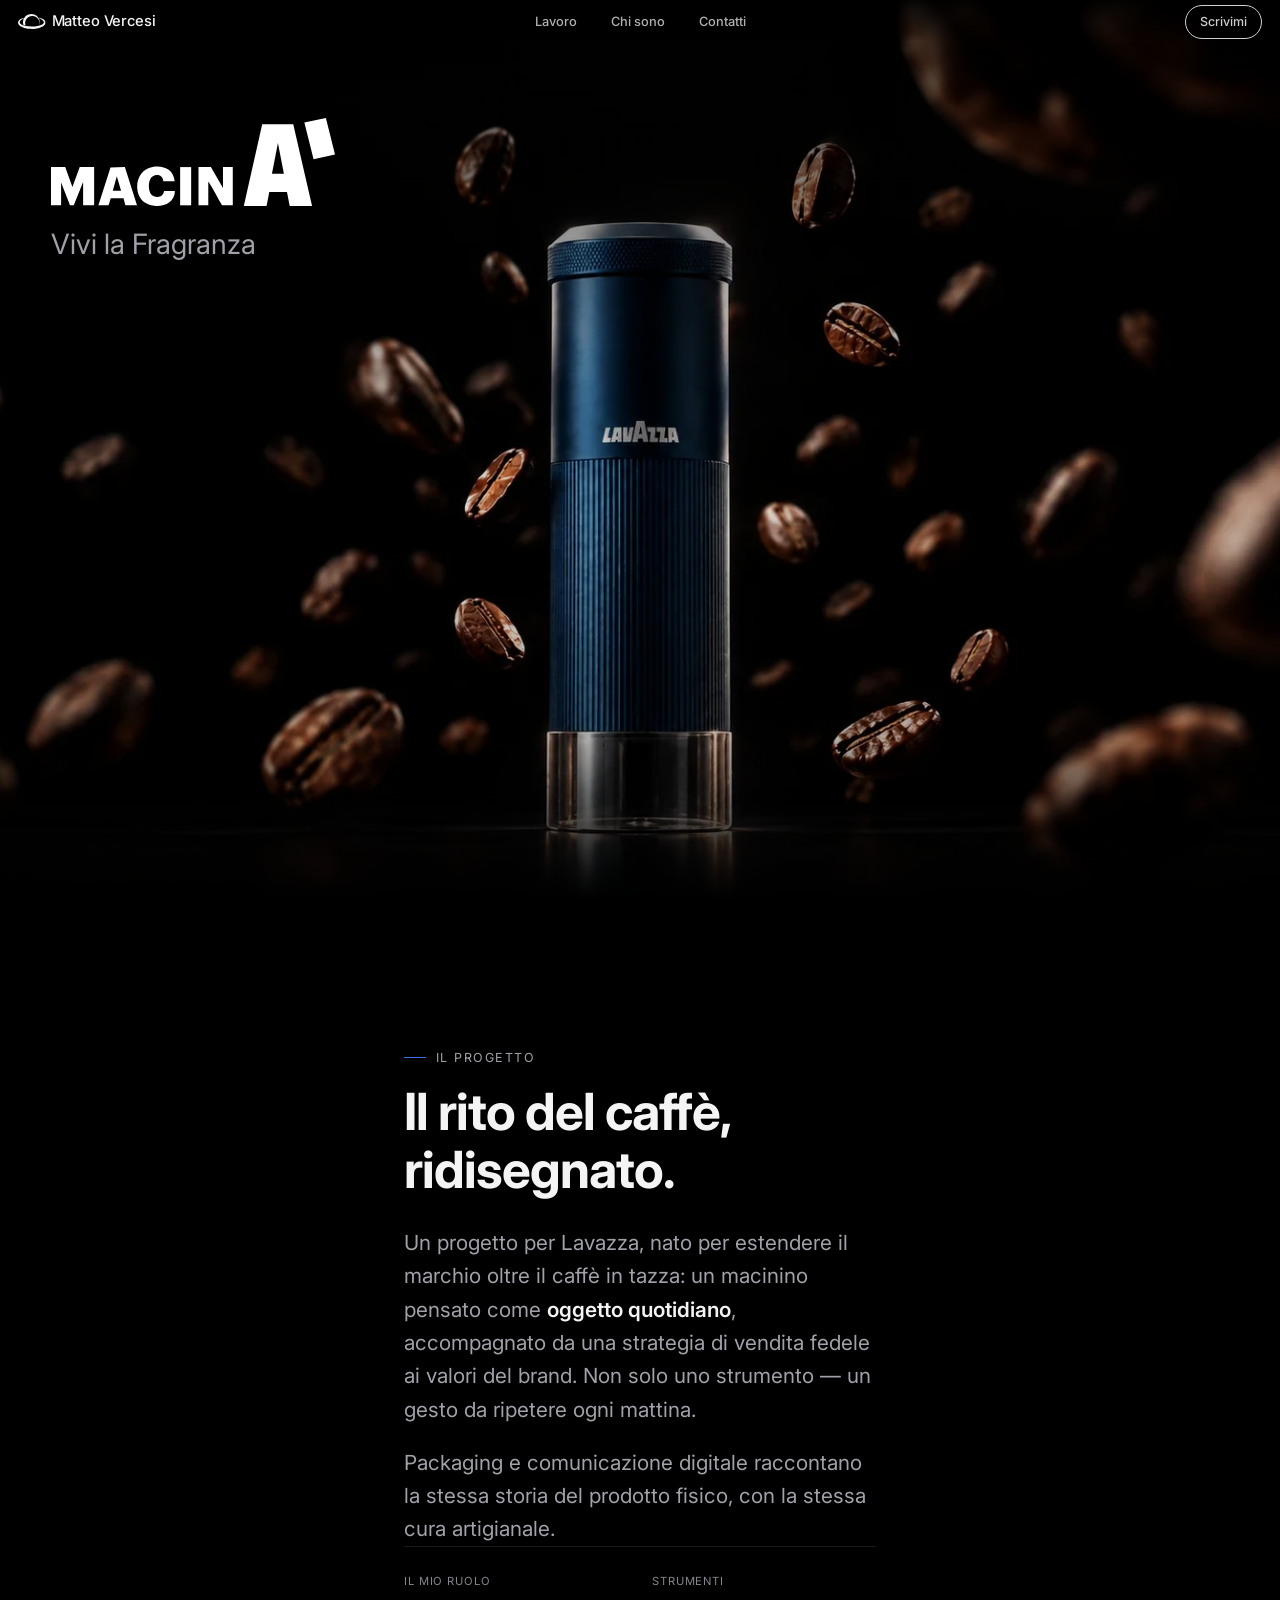
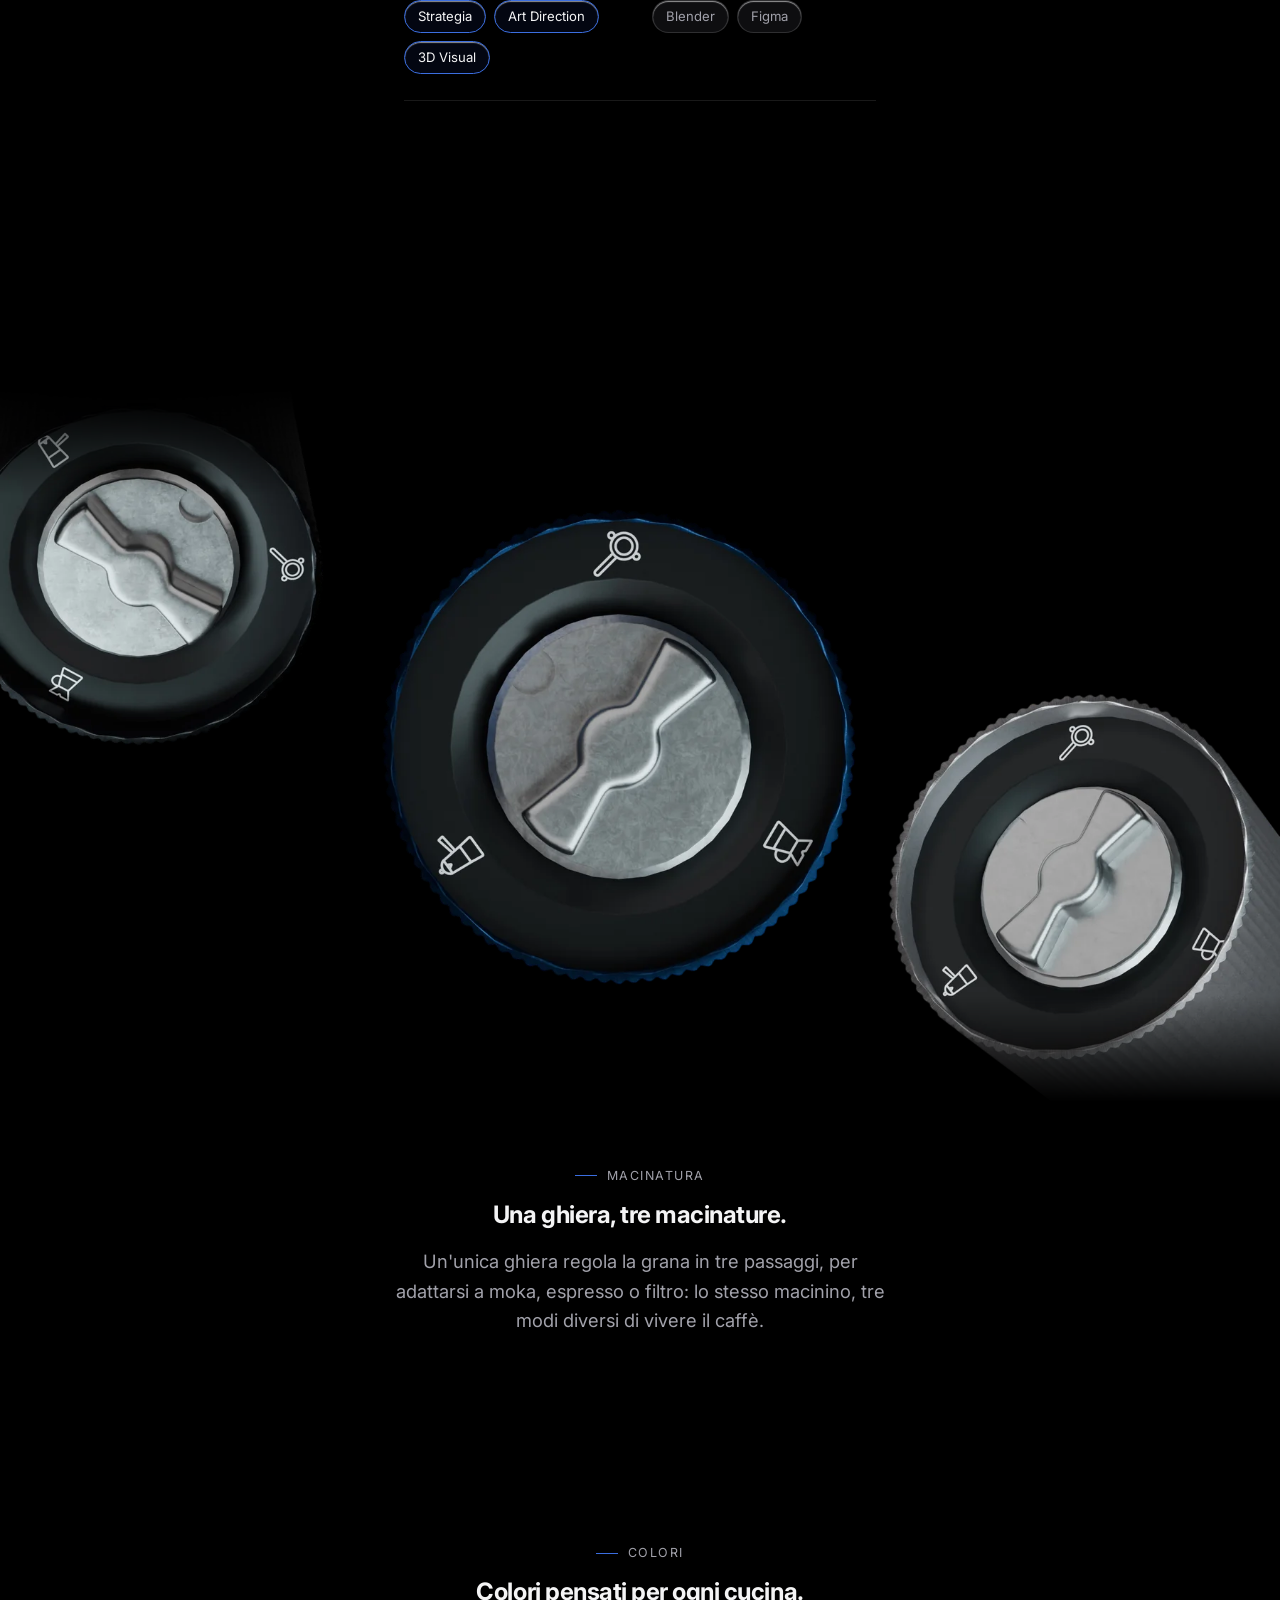
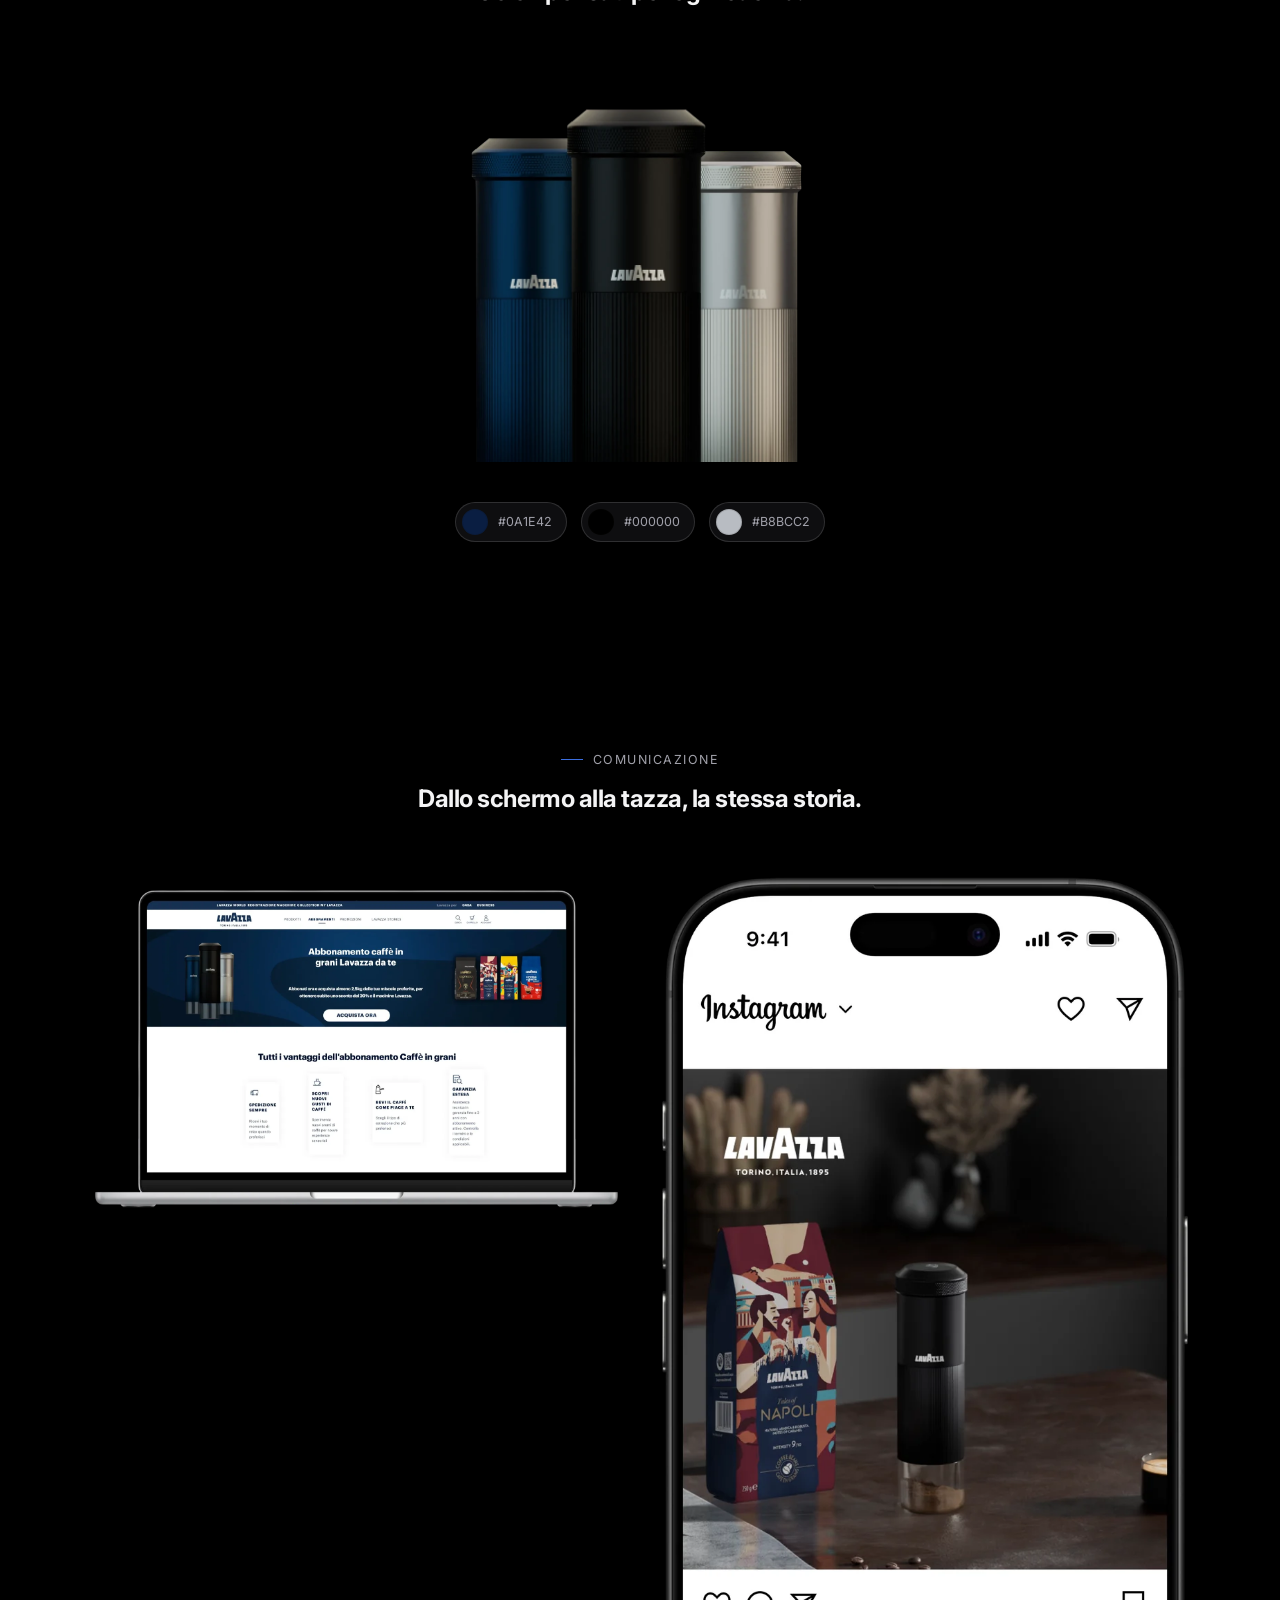
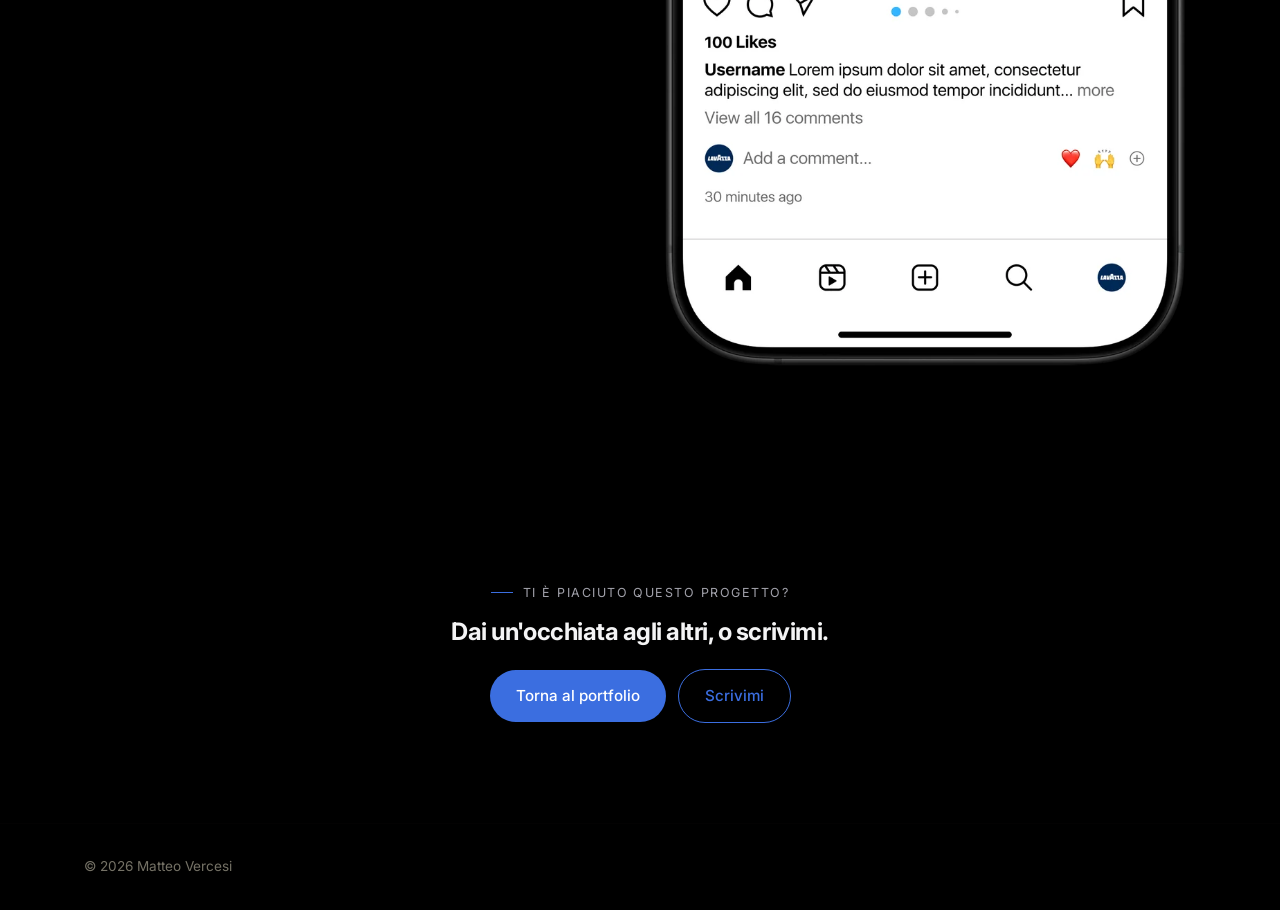
==== commit ad2aa1d5: "Simplify project page footers, remove availability line, redesign hero background - Project page foo" ====
--- a/macina.html
+++ b/macina.html
@@ -149,16 +149,8 @@
 </main>
 
 <footer>
-  <div class="footer__status">
-    <span class="status-dot"></span>
-    <span>Disponibile per nuove opportunità · Torino, IT</span>
-  </div>
   <div class="container footer__inner">
-    <span>© <span id="year"></span> Matteo Vercesi — scritto, diretto e montato a Torino.</span>
-    <a class="back-to-top" href="#top">
-      Torna su
-      <svg viewBox="0 0 24 24" fill="none" stroke="currentColor" stroke-width="2"><path d="M12 19V5M5 12l7-7 7 7"/></svg>
-    </a>
+    <span>© <span id="year"></span> Matteo Vercesi</span>
   </div>
 </footer>
 
--- a/css/style.css
+++ b/css/style.css
@@ -587,12 +587,12 @@
   justify-content: center;
 }
 
-/* Aurora background: large, softly blurred color blobs drifting slowly
-   behind the hero content. Replaces the earlier dot-and-line particle
-   canvas, which read as generic "tech template" noise rather than a
-   deliberate background. Picks up the exact three accent colors used by
-   the project cards below (red, blue, warm grey), so the very first thing
-   on the page already carries the site's real palette. */
+/* Background: a fully white hero with a few very faint, softly blurred
+   blobs instead of the earlier colored aurora wash - that version bled
+   color right up to y:0, directly behind the navbar (the "interferisce
+   con la navbar" the redesign avoids). These sit lower in the hero
+   instead, low enough in opacity that the page still reads as plain
+   white at a glance, with just a hint of depth on closer look. */
 .aurora {
   position: absolute;
   inset: 0;
@@ -608,33 +608,33 @@
   max-width: 620px;
   max-height: 620px;
   border-radius: 50%;
-  filter: blur(80px);
+  filter: blur(90px);
   animation: aurora-drift 26s ease-in-out infinite alternate;
 }
 
 .aurora__blob--a {
-  top: -14%;
-  left: -10%;
-  background: radial-gradient(circle, rgba(194, 58, 83, 0.4), transparent 70%);
+  top: 22%;
+  left: -12%;
+  background: radial-gradient(circle, rgba(37, 84, 209, 0.05), transparent 70%);
   animation-duration: 24s;
 }
 
 .aurora__blob--b {
-  top: 4%;
-  right: -14%;
-  background: radial-gradient(circle, rgba(59, 110, 224, 0.38), transparent 70%);
+  top: 34%;
+  right: -16%;
+  background: radial-gradient(circle, rgba(194, 58, 83, 0.04), transparent 70%);
   animation-duration: 30s;
   animation-delay: -6s;
 }
 
 .aurora__blob--c {
-  bottom: -22%;
-  left: 24%;
+  bottom: -14%;
+  left: 26%;
   width: 38vw;
   height: 38vw;
   max-width: 520px;
   max-height: 520px;
-  background: radial-gradient(circle, rgba(138, 143, 153, 0.32), transparent 70%);
+  background: radial-gradient(circle, rgba(20, 19, 15, 0.035), transparent 70%);
   animation-duration: 34s;
   animation-delay: -12s;
 }
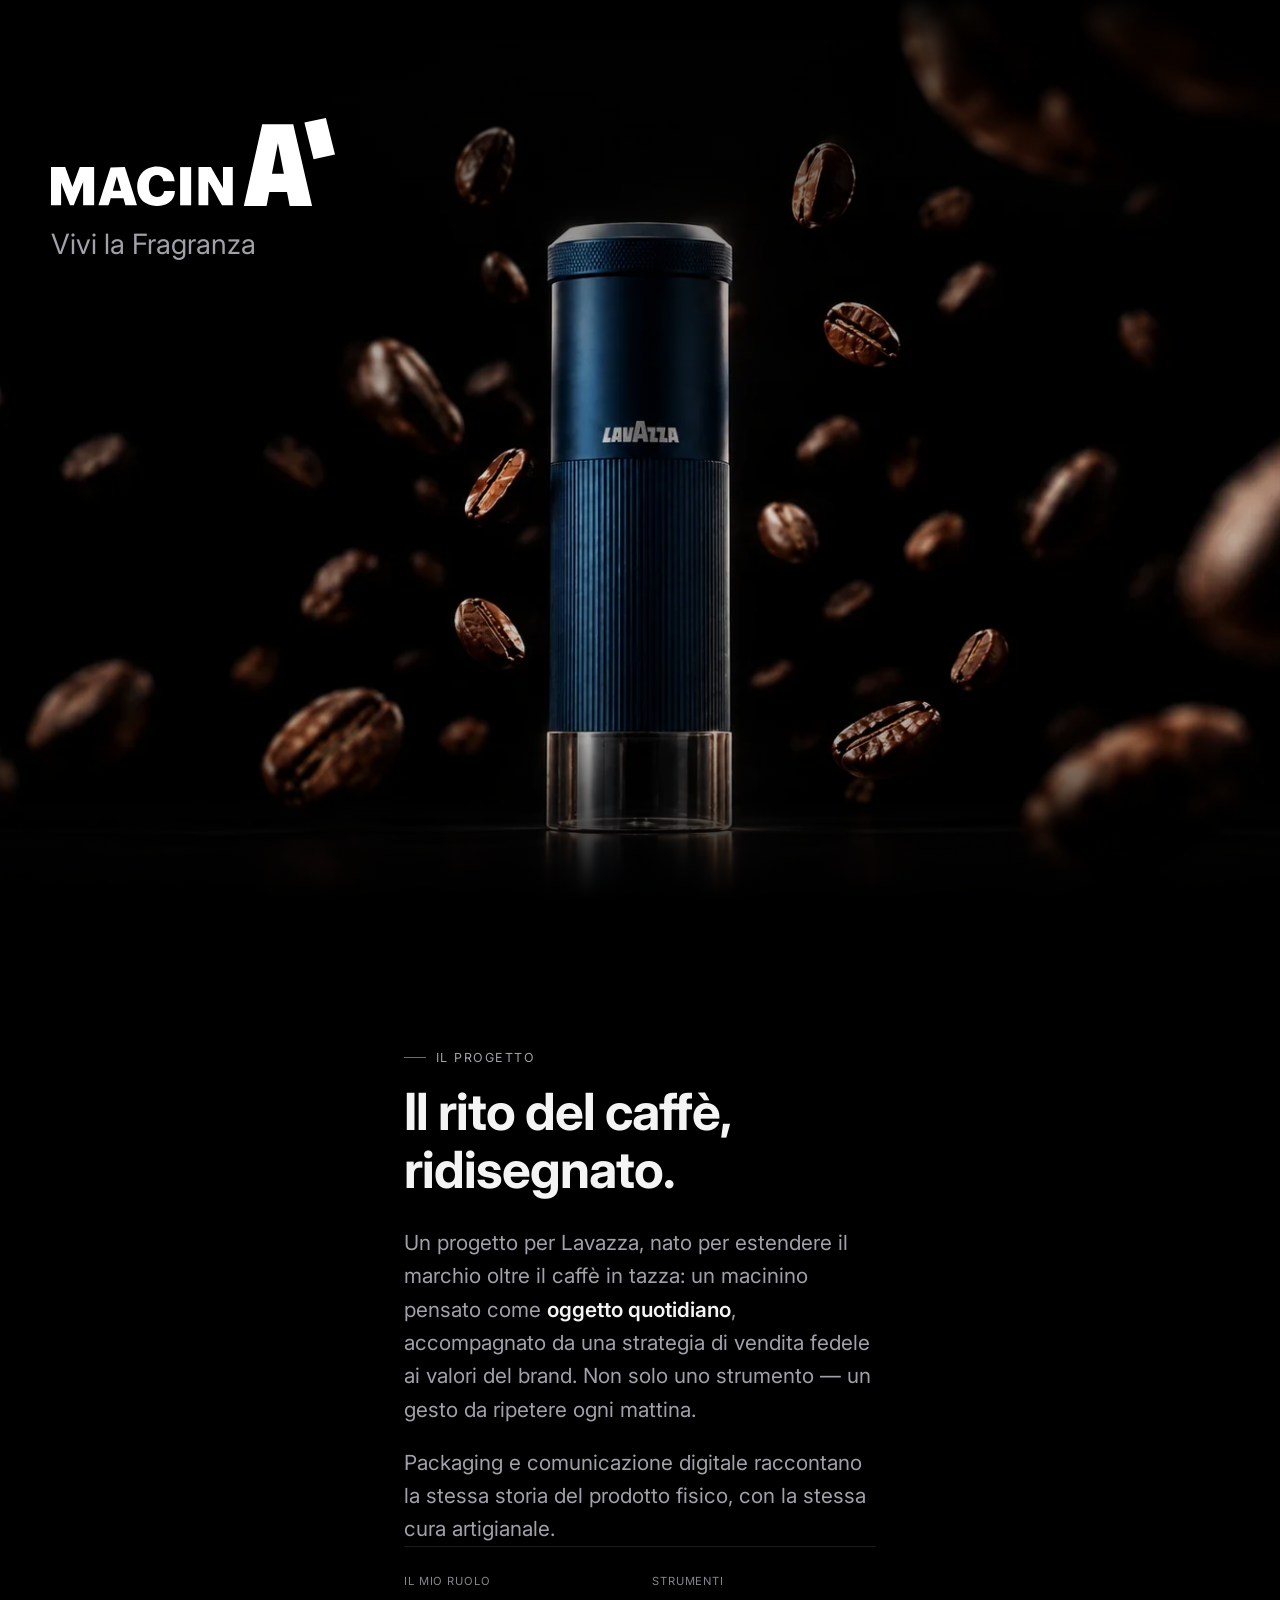
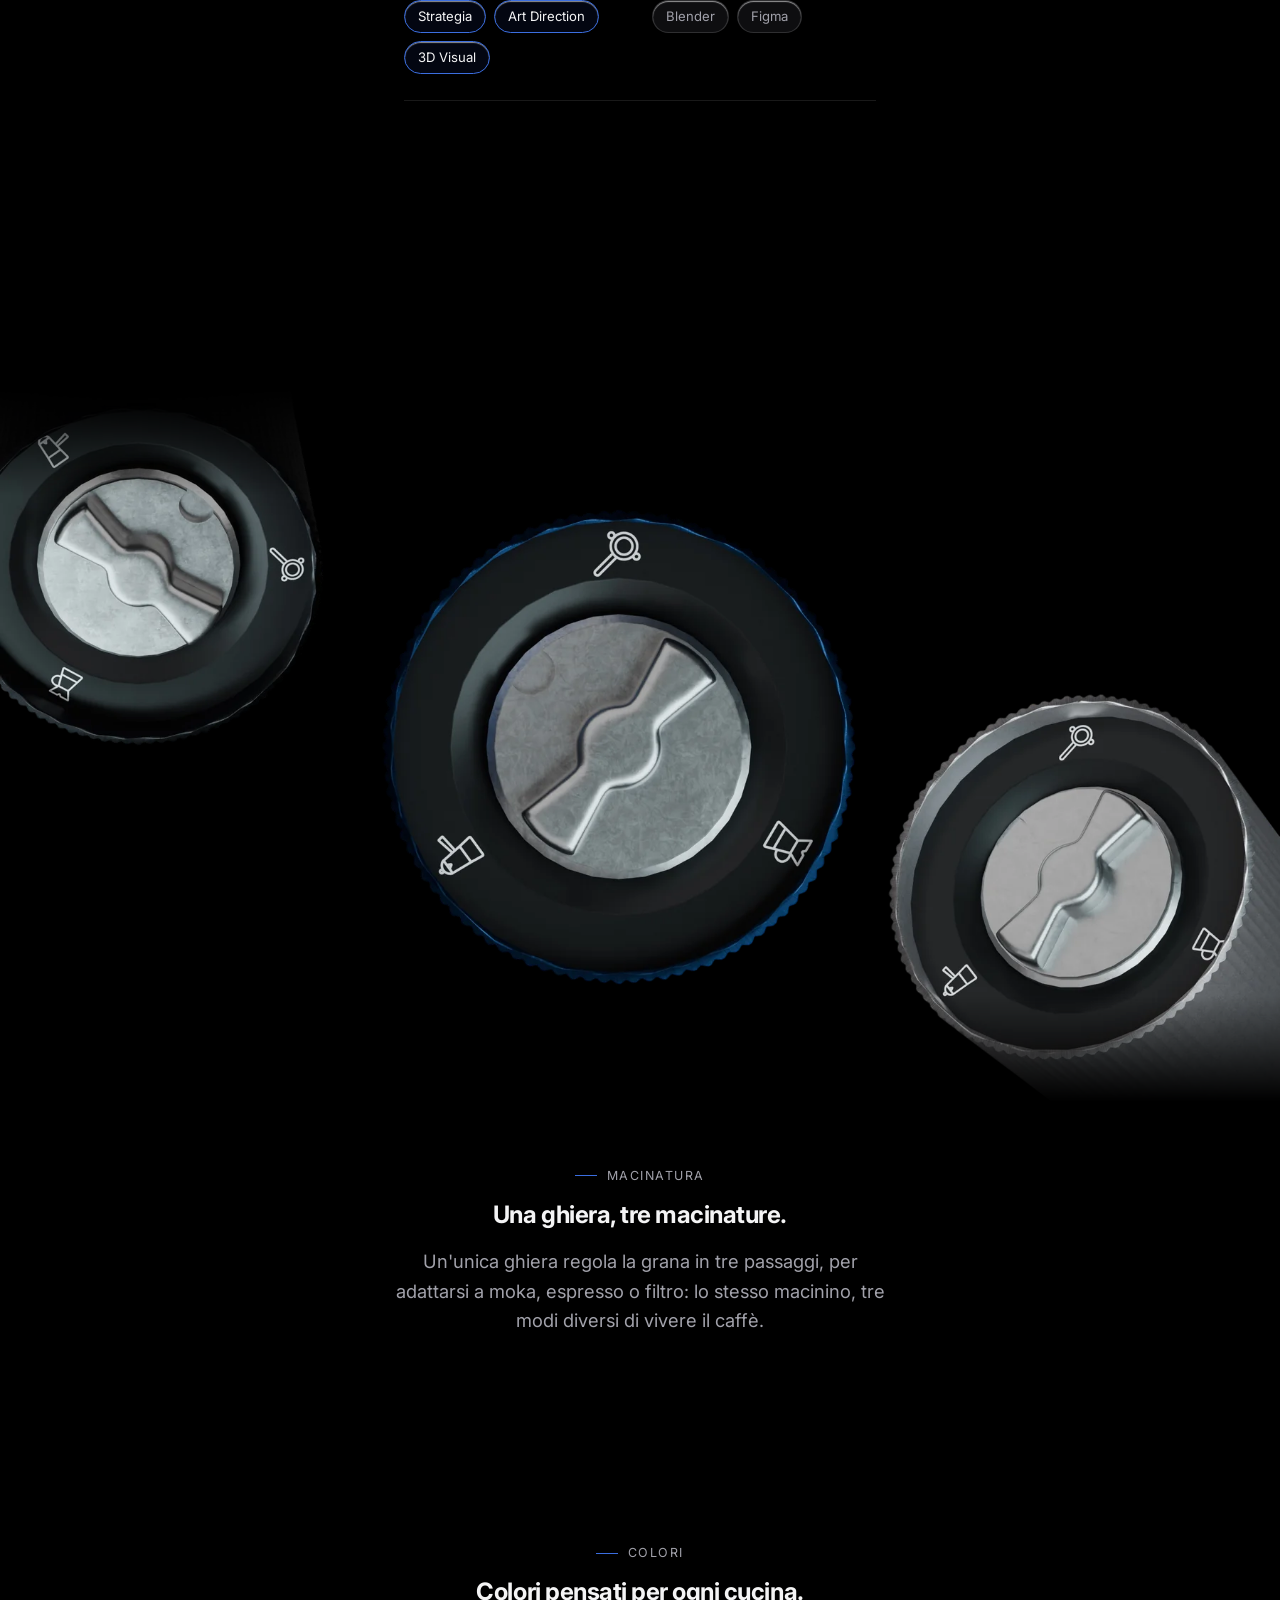
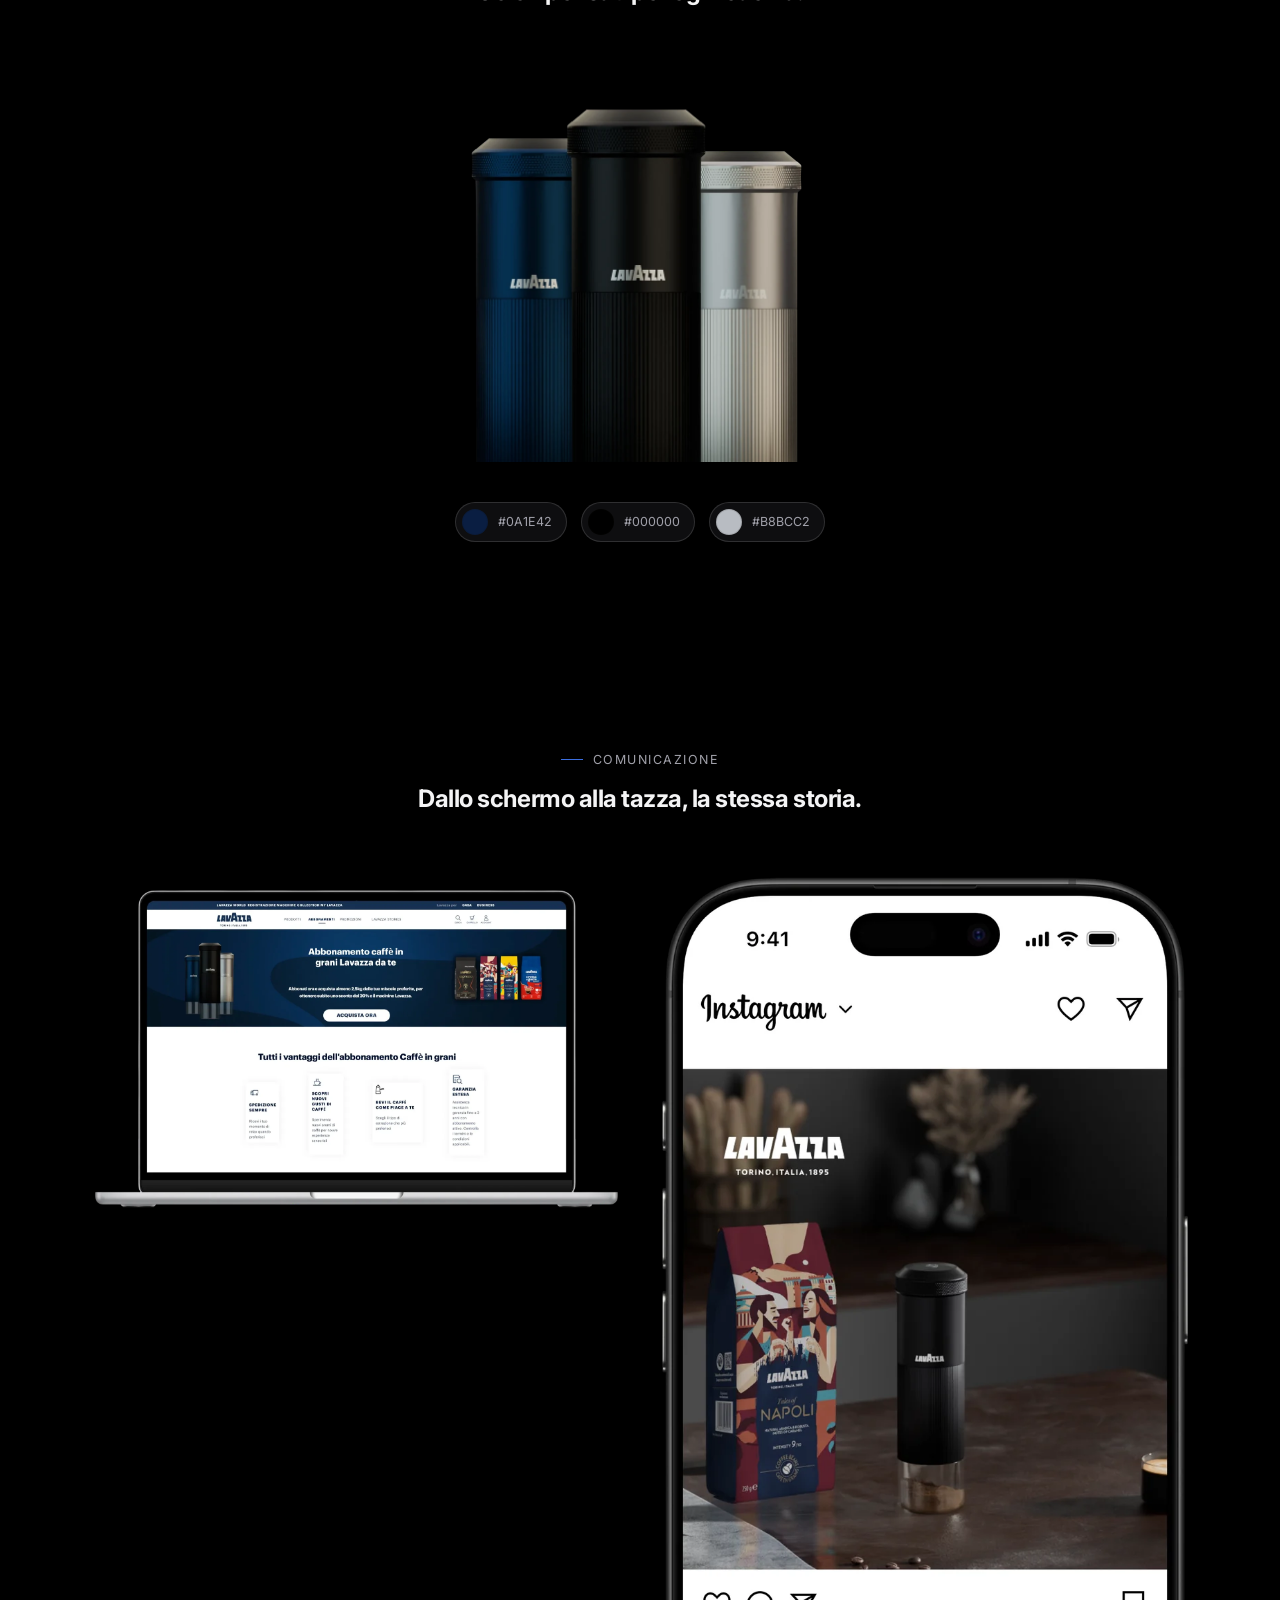
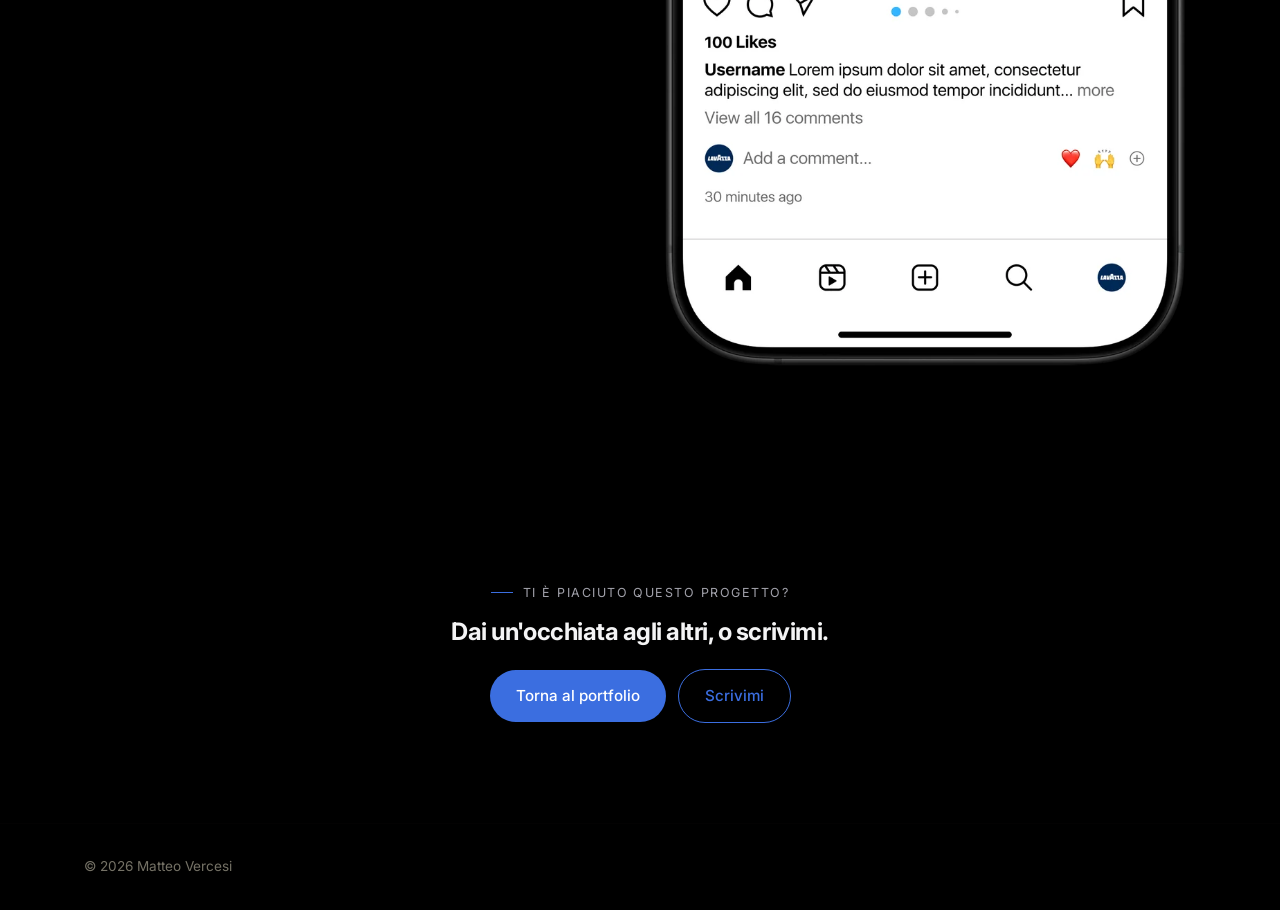
==== commit ad8544f7: "Add Apple-style scroll-scrubbed detail video to Tacta New .project-scrollvid section: a 45-frame clo" ====
--- a/macina.html
+++ b/macina.html
@@ -47,12 +47,17 @@
   </div>
   <div class="nav__cta">
     <a class="btn ghost" href="mailto:matteo.vercesi05@gmail.com"><span>Scrivimi</span></a>
-    <button type="button" class="nav__toggle" id="navToggle" aria-label="Apri menu" aria-expanded="false" aria-controls="navMobileMenu"><span></span></button>
-  </div>
-  <div class="nav__mobile-menu" id="navMobileMenu">
-    <a class="nav__mobile-link" href="index.html#work">Lavoro</a>
-    <a class="nav__mobile-link" href="index.html#about">Chi sono</a>
-    <a class="nav__mobile-link" href="index.html#contact">Contatti</a>
+    <div class="nav__icons">
+      <a class="nav__icon" href="index.html#work" aria-label="Lavoro">
+        <svg viewBox="0 0 24 24" fill="none" stroke="currentColor" stroke-width="1.7" stroke-linecap="round" stroke-linejoin="round" aria-hidden="true"><rect x="3" y="7.5" width="18" height="12" rx="2.5"/><path d="M8.5 7.5V6a2 2 0 0 1 2-2h3a2 2 0 0 1 2 2v1.5"/><path d="M3 12.5h18"/></svg>
+      </a>
+      <a class="nav__icon" href="index.html#about" aria-label="Chi sono">
+        <svg viewBox="0 0 24 24" fill="none" stroke="currentColor" stroke-width="1.7" stroke-linecap="round" stroke-linejoin="round" aria-hidden="true"><circle cx="12" cy="8" r="3.6"/><path d="M4.5 20c0-4.2 3.4-6.8 7.5-6.8s7.5 2.6 7.5 6.8"/></svg>
+      </a>
+      <a class="nav__icon" href="index.html#contact" aria-label="Contatti">
+        <svg viewBox="0 0 24 24" fill="none" stroke="currentColor" stroke-width="1.7" stroke-linecap="round" stroke-linejoin="round" aria-hidden="true"><rect x="3" y="5.5" width="18" height="13" rx="2.5"/><path d="M4 7.5l7.3 5.8a1.2 1.2 0 0 0 1.4 0L20 7.5"/></svg>
+      </a>
+    </div>
   </div>
 </nav>
 
@@ -155,5 +160,6 @@
 </footer>
 
 <script src="js/main.js"></script>
+<script src="js/project.js"></script>
 </body>
 </html>
--- a/css/style.css
+++ b/css/style.css
@@ -349,11 +349,12 @@
   pointer-events: none;
 }
 
-/* Tacta/Macinà only: a fixed dark-to-transparent scrim pinned to the true
-   top of the screen, behind the notch/Dynamic-Island cutout. Whatever
-   scrolls up underneath it - any section, any photo - fades into it
-   instead of butting up against the cutout with a hard edge, the same
-   soft top vignette most native apps use around that area. Sits below the
+/* Project pages: a fixed scrim pinned to the true top of the screen,
+   behind the notch/Dynamic-Island cutout. Whatever scrolls up underneath
+   it - any section, any photo - fades into it instead of butting up
+   against the cutout with a hard edge: the same top vignette apple.com's
+   own mobile site uses so a scrolled photo dissolves into the page
+   rather than meeting the status bar with a hard edge. Sits below the
    nav's own z-index but above page content; env() height means it's just
    a small constant on non-notch devices instead of doing nothing useful. */
 .top-scrim {
@@ -367,16 +368,47 @@
   pointer-events: none;
 }
 
+/* Revo Bike only: same scrim, toned to its own light background instead
+   of black. */
+.top-scrim--light {
+  background: linear-gradient(to bottom, rgba(245, 245, 247, 0.92), rgba(245, 245, 247, 0));
+}
+
 /* Home page only: a persistent glass panel instead of the transparent bar
-   that just reads through to whatever's scrolled underneath - same liquid
-   glass values as .nav__mobile-menu (light tint, strong blur, thin bright
-   border) so the two read as one consistent material, just in a full-width
-   bar shape instead of a floating rounded card. */
+   that just reads through to whatever's scrolled underneath - light tint,
+   strong blur, thin bright border, the same liquid-glass material used
+   throughout the nav. */
 .nav--glass {
   background: rgba(255, 255, 255, 0.16);
   backdrop-filter: blur(28px) saturate(180%);
   -webkit-backdrop-filter: blur(28px) saturate(180%);
   border-bottom: 1px solid rgba(255, 255, 255, 0.3);
+  /* Stretches the glass panel itself up behind the notch/Dynamic-Island
+     cutout instead of leaving that strip as flat html/body background -
+     one continuous blurred surface instead of a hard seam between "glass"
+     and "plain page color" right above it. box-sizing:border-box (global
+     reset) keeps the actual nav row at a true 44px: the inset just adds
+     onto the total height as extra padding above the content. */
+  height: calc(44px + env(safe-area-inset-top, 0px));
+  padding-top: env(safe-area-inset-top, 0px);
+}
+
+/* An extra, stronger fade layered on top of the glass panel's own uniform
+   tint, but only across the true status-bar strip (safe-area-inset-top)
+   behind the clock/battery - same idea as apple.com's own status-bar
+   scrim: content is more dissolved right behind the icons and clears up
+   as it moves down into the visible bar/page, rather than being tinted
+   evenly across the whole bar the way the base glass panel is. Height is
+   0 (invisible, no-op) on any non-notch device. */
+.nav--glass::before {
+  content: "";
+  position: absolute;
+  top: 0;
+  left: 0;
+  right: 0;
+  height: env(safe-area-inset-top, 0px);
+  background: linear-gradient(to bottom, rgba(255, 255, 255, 0.85), rgba(255, 255, 255, 0));
+  pointer-events: none;
 }
 
 .nav__logo {
@@ -390,8 +422,11 @@
   cursor: pointer;
   grid-column: 1;
   justify-self: start;
+  /* No color transition: animating a color derived from --nav-fg on a
+     position:fixed bar occasionally lagged behind fast scroll (it's not
+     a GPU-accelerated property like the bar's own transform), so the
+     light/dark flip now snaps instantly instead. */
   color: var(--nav-fg);
-  transition: color var(--dur-fast) var(--ease);
 }
 
 .nav__logo-mark {
@@ -417,9 +452,10 @@
   font-family: var(--font-body);
   font-weight: 500;
   font-size: 0.8rem;
+  /* color intentionally untransitioned - see .nav__logo above. */
   color: var(--nav-fg);
   opacity: 0.72;
-  transition: opacity var(--dur-fast) var(--ease), color var(--dur-fast) var(--ease);
+  transition: opacity var(--dur-fast) var(--ease);
 }
 
 .nav__pill:hover,
@@ -444,51 +480,42 @@
   font-size: 0.78rem;
 }
 
-.nav__toggle {
+/* Three plain icon links replace the hamburger + dropdown outright: no
+   disclosure state to manage, no floating panel to keep legible over
+   whatever content sits behind it - just three simple SF-Symbols-style
+   glyphs sitting directly in the bar, the way Apple's own compact nav
+   bars (e.g. Music, Podcasts on iPhone) show destinations as icons
+   rather than hiding them behind a toggle. */
+.nav__icons {
   display: none;
-  width: 32px;
-  height: 32px;
+  align-items: center;
+  gap: 2px;
+}
+
+.nav__icon {
+  display: flex;
   align-items: center;
   justify-content: center;
-  flex-shrink: 0;
-}
-
-.nav__toggle span,
-.nav__toggle span::before,
-.nav__toggle span::after {
-  content: "";
-  display: block;
-  width: 16px;
-  height: 1.5px;
-  background: var(--nav-fg);
-  position: relative;
-  transition: transform var(--dur-fast) var(--ease), opacity var(--dur-fast) var(--ease), background var(--dur-fast) var(--ease);
-}
-
-.nav__toggle span::before {
-  position: absolute;
-  top: -6px;
-}
-
-.nav__toggle span::after {
-  position: absolute;
-  top: 6px;
-}
-
-.nav.is-open .nav__toggle span {
-  background: transparent;
-}
-
-.nav.is-open .nav__toggle span::before {
-  transform: translateY(6px) rotate(45deg);
-}
-
-.nav.is-open .nav__toggle span::after {
-  transform: translateY(-6px) rotate(-45deg);
-}
-
-.nav__mobile-menu {
-  display: none;
+  width: 34px;
+  height: 34px;
+  color: var(--nav-fg);
+  opacity: 0.68;
+  transition: opacity var(--dur-fast) var(--ease), transform var(--dur-fast) var(--ease);
+}
+
+.nav__icon svg {
+  width: 19px;
+  height: 19px;
+}
+
+.nav__icon:hover,
+.nav__icon:focus-visible {
+  opacity: 1;
+}
+
+.nav__icon:active {
+  opacity: 1;
+  transform: scale(0.88);
 }
 
 @media (max-width: 880px) {
@@ -502,66 +529,14 @@
   .nav__center {
     display: none;
   }
-  .nav__toggle {
-    display: inline-flex;
+  .nav__icons {
+    display: flex;
   }
   .nav__logo-text {
     display: none;
   }
   .nav__cta .btn.ghost {
     display: none;
-  }
-
-  .nav__mobile-menu {
-    /* Richer tint + a hardcoded (not --glass-blur) radius: this panel is
-       small and only composited while open, not continuously through
-       scroll like the always-on glass sections, so it can afford a richer
-       blur than the mobile-wide --glass-blur reduction without reintroducing
-       the memory pressure that reduction exists to avoid. */
-    display: flex;
-    flex-direction: column;
-    gap: 4px;
-    position: absolute;
-    top: calc(100% + 10px);
-    /* Same safe-area-aware inset as the bar itself above it, so the menu
-       doesn't hang out past the notch/Dynamic-Island cutout in landscape. */
-    left: max(14px, calc(env(safe-area-inset-left) + 10px));
-    right: max(14px, calc(env(safe-area-inset-right) + 10px));
-    padding: 10px;
-    border-radius: 24px;
-    background: rgba(255, 255, 255, 0.16);
-    backdrop-filter: blur(28px) saturate(180%);
-    -webkit-backdrop-filter: blur(28px) saturate(180%);
-    border: 1px solid rgba(255, 255, 255, 0.3);
-    box-shadow: var(--glass-highlight), 0 24px 48px -16px rgba(0, 0, 0, 0.35);
-    opacity: 0;
-    visibility: hidden;
-    transform: translateY(-8px) scale(0.98);
-    transition: opacity var(--dur) var(--spring), transform var(--dur) var(--spring), visibility var(--dur);
-  }
-
-  .nav.is-open .nav__mobile-menu {
-    opacity: 1;
-    visibility: visible;
-    transform: translateY(0) scale(1);
-  }
-
-  .nav__mobile-link {
-    display: flex;
-    align-items: center;
-    padding: 12px 14px;
-    border-radius: 16px;
-    color: var(--nav-fg);
-    opacity: 0.72;
-    font-size: 0.95rem;
-    font-weight: 500;
-    transition: background var(--dur-fast) var(--ease), color var(--dur-fast) var(--ease), opacity var(--dur-fast) var(--ease);
-  }
-
-  .nav__mobile-link:hover,
-  .nav__mobile-link:focus-visible {
-    opacity: 1;
-    background: rgba(255, 255, 255, 0.18);
   }
 }
 
@@ -1866,6 +1841,37 @@
   }
 }
 
+/* ---------- Detail video (scroll-scrubbed frame sequence) ---------- */
+/* Tacta only: a frame-by-frame product close-up advanced by scroll
+   position instead of played back - apple.com's own technique for these
+   moments. A sequence of plain JPEGs drawn to a canvas (not a compressed
+   <video>) gives frame-accurate scrubbing with no seek lag, and sidesteps
+   mobile Safari's autoplay/programmatic-seek restrictions entirely. */
+.project-scrollvid {
+  background: #000;
+}
+
+.project-scrollvid__stage {
+  /* Scroll distance the sequence plays across - taller reads as a
+     slower, more deliberate scrub per frame. */
+  height: 400vh;
+  position: relative;
+}
+
+.project-scrollvid__sticky {
+  position: sticky;
+  top: 0;
+  height: 100vh;
+  overflow: hidden;
+  display: flex;
+}
+
+.project-scrollvid__canvas {
+  width: 100%;
+  height: 100%;
+  display: block;
+}
+
 /* ---------- Gallery (two communication shots, side by side) ---------- */
 .project-gallery {
   background: var(--bg);
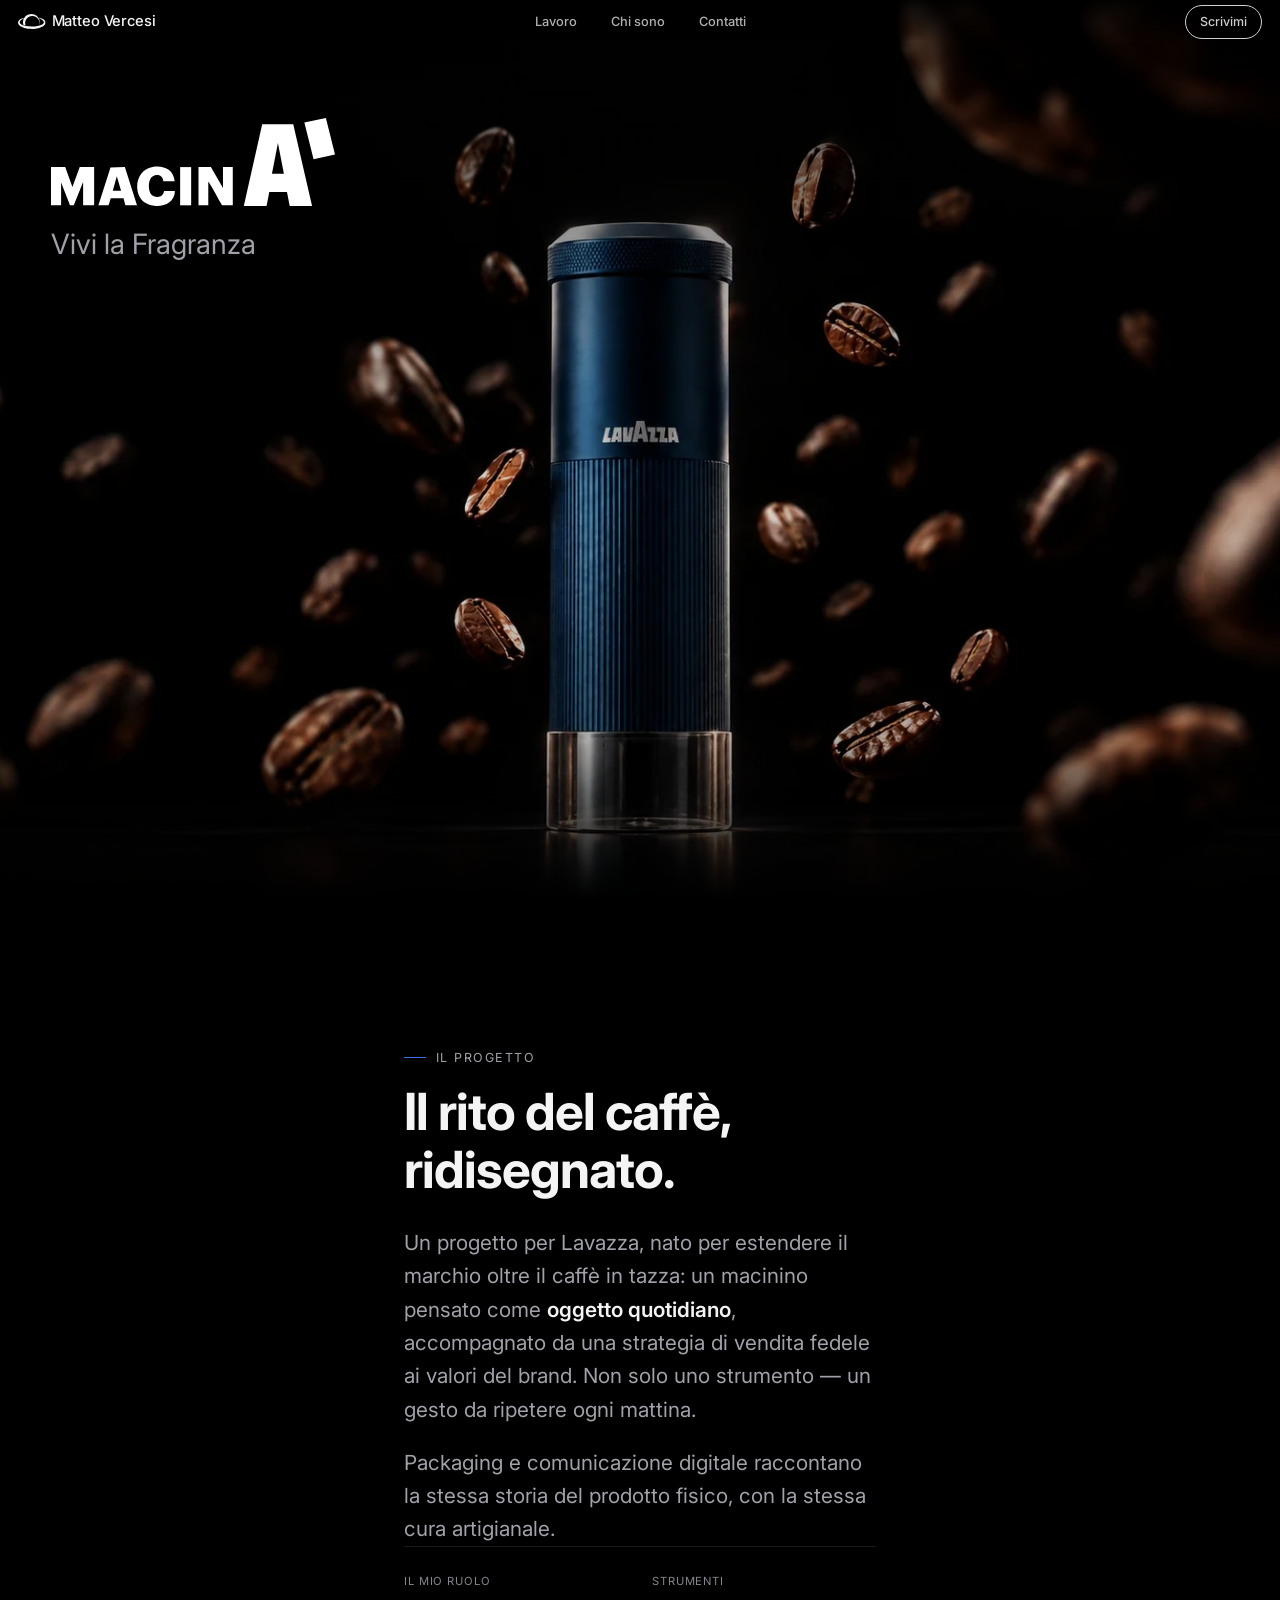
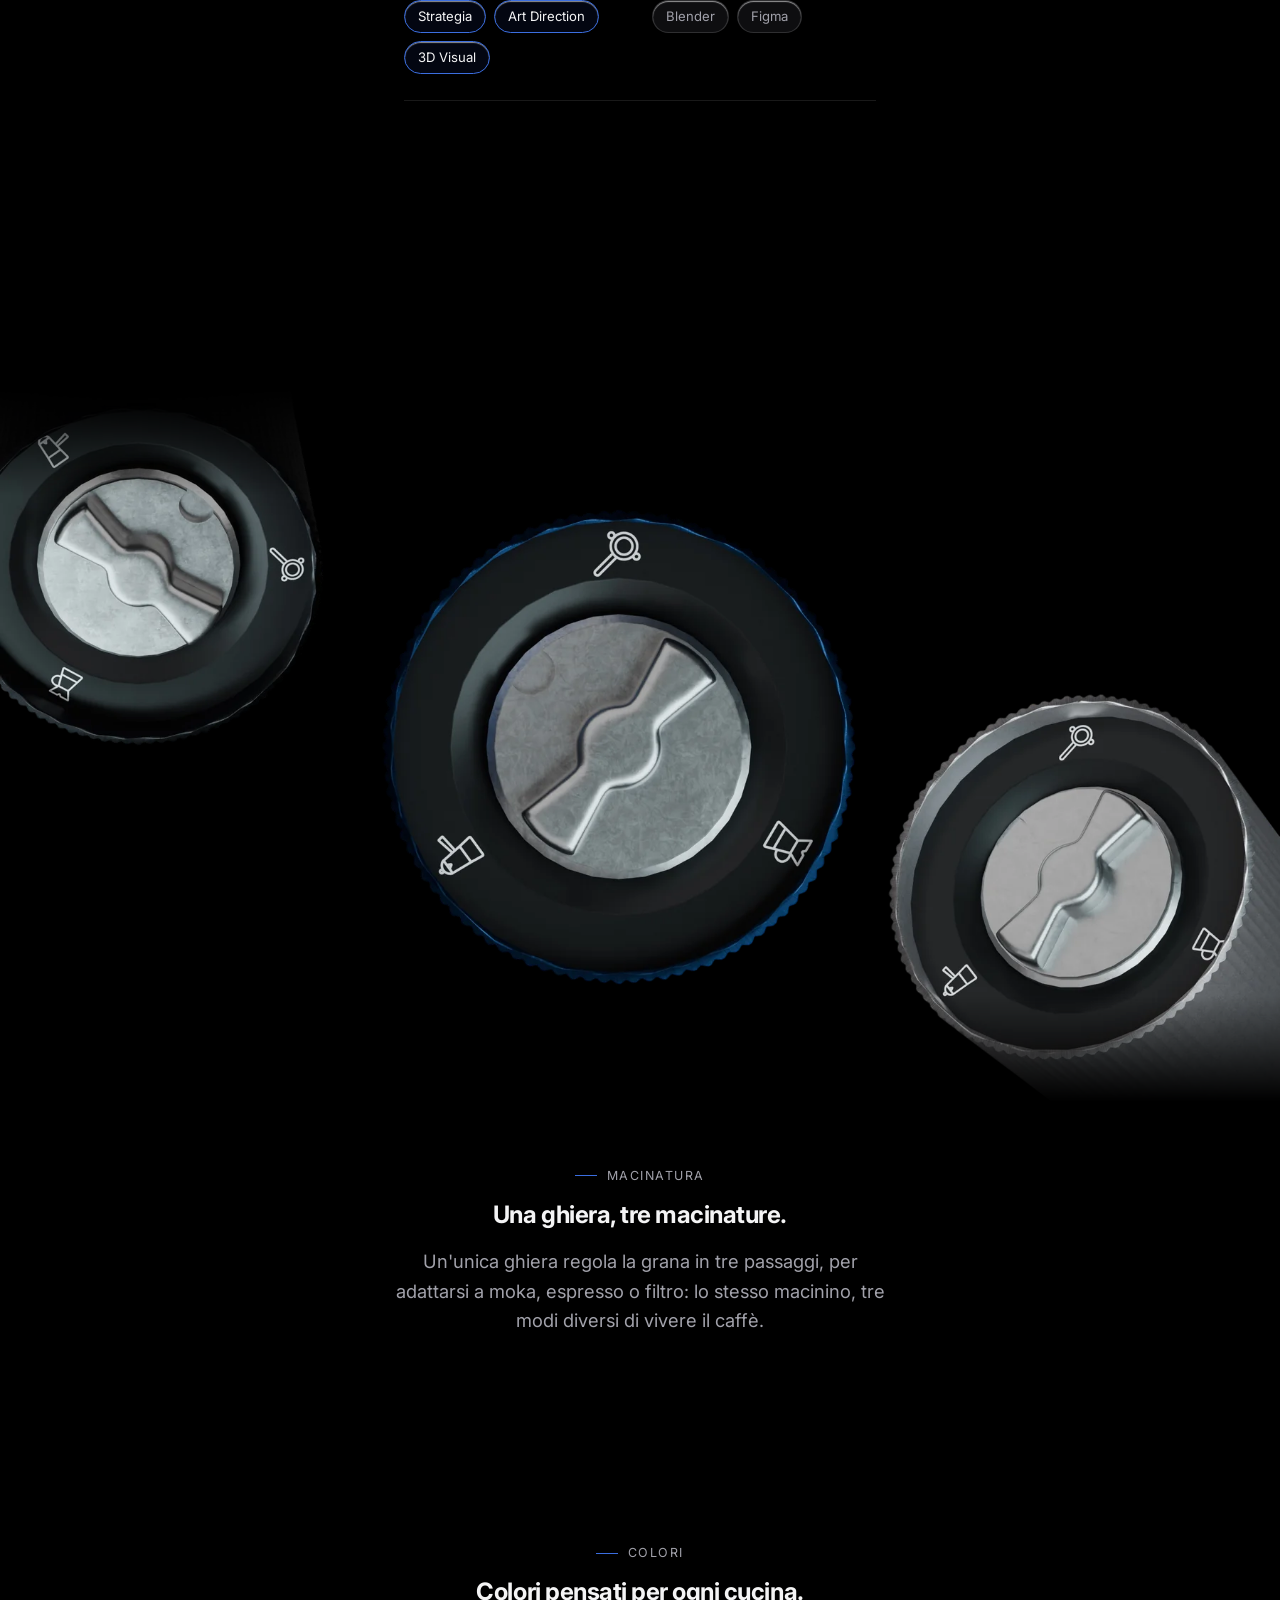
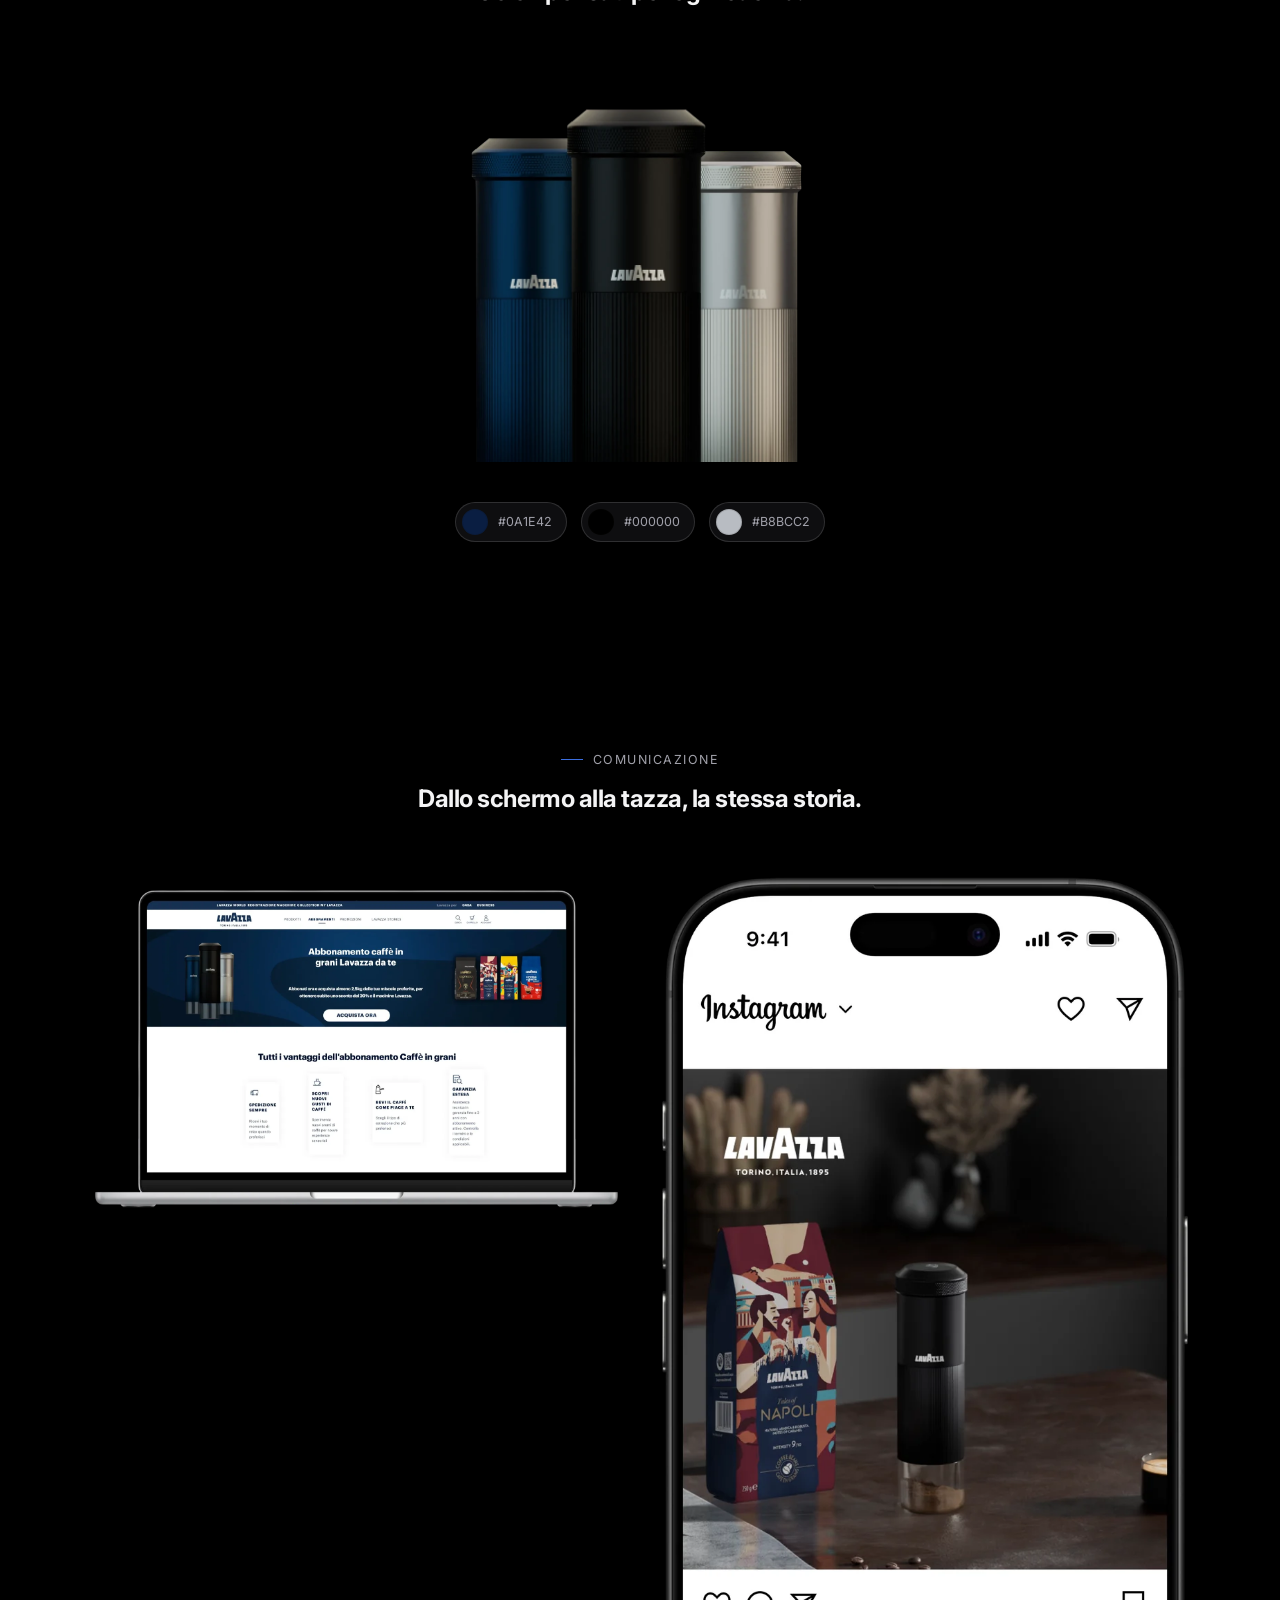
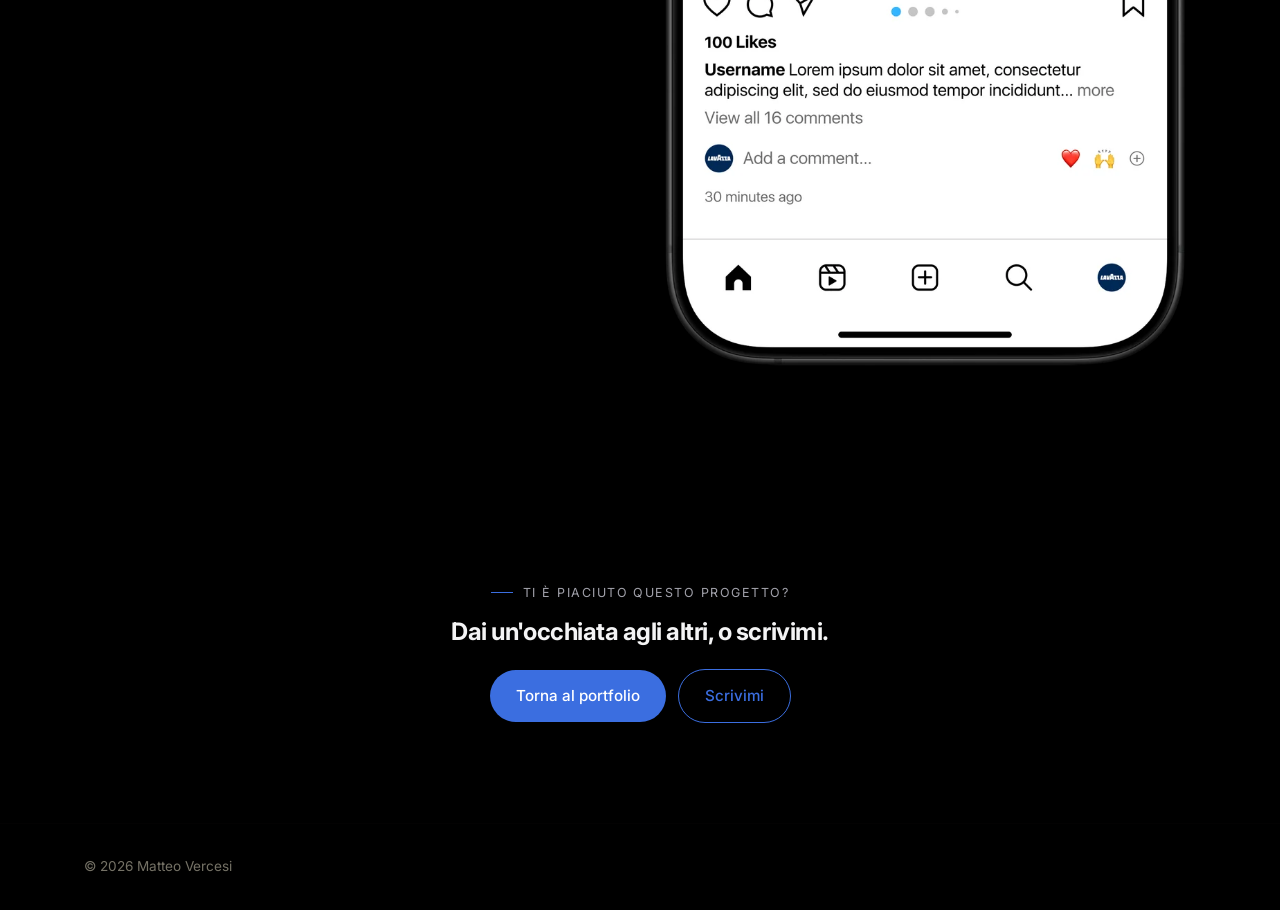
==== commit 37020ef7: "Extend the existing scroll-reveal animation to all project pages index.html already had a fade-up-on" ====
--- a/macina.html
+++ b/macina.html
@@ -77,7 +77,7 @@
   </header>
 
   <!-- ============ STATEMENT ============ -->
-  <section class="statement theme-dark" style="--bg:#000;">
+  <section class="statement theme-dark reveal" style="--bg:#000;">
     <div class="container statement__inner">
       <span class="eyebrow">Il progetto</span>
       <h2 class="statement__headline">Il rito del caffè, ridisegnato.</h2>
@@ -104,7 +104,7 @@
   </section>
 
   <!-- ============ MACINATURA ============ -->
-  <section class="project-bleed theme-dark" style="--bg:#000;">
+  <section class="project-bleed theme-dark reveal" style="--bg:#000;">
     <img class="project-bleed__img" src="assets/macina-02.webp" alt="Macinà, dettaglio ravvicinato della ghiera di regolazione della macinatura, nelle tre varianti colore" loading="lazy">
     <div class="container project-bleed__text">
       <span class="eyebrow" style="justify-content:center;">Macinatura</span>
@@ -114,7 +114,7 @@
   </section>
 
   <!-- ============ COLORS ============ -->
-  <section class="project-colors theme-dark" style="--bg:#000;">
+  <section class="project-colors theme-dark reveal" style="--bg:#000;">
     <div class="container">
       <span class="eyebrow" style="justify-content:center;">Colori</span>
       <h2 style="margin-top:16px;">Colori pensati per ogni cucina.</h2>
@@ -128,7 +128,7 @@
   </section>
 
   <!-- ============ COMUNICAZIONE ============ -->
-  <section class="project-gallery theme-dark" style="--bg:#000;">
+  <section class="project-gallery theme-dark reveal" style="--bg:#000;">
     <div class="container">
       <span class="eyebrow" style="justify-content:center;">Comunicazione</span>
       <h2 style="margin-top:16px;">Dallo schermo alla tazza, la stessa storia.</h2>
@@ -140,7 +140,7 @@
   </section>
 
   <!-- ============ CLOSING CTA ============ -->
-  <section class="project-cta theme-dark" style="--bg:#000; --project-accent:#3b6ee0;">
+  <section class="project-cta theme-dark reveal" style="--bg:#000; --project-accent:#3b6ee0;">
     <div class="container">
       <span class="eyebrow">Ti è piaciuto questo progetto?</span>
       <h2 style="margin-top:16px;">Dai un'occhiata agli altri, o scrivimi.</h2>
--- a/css/style.css
+++ b/css/style.css
@@ -1844,9 +1844,10 @@
 /* ---------- Detail video (scroll-scrubbed frame sequence) ---------- */
 /* Tacta only: a frame-by-frame product close-up advanced by scroll
    position instead of played back - apple.com's own technique for these
-   moments. A sequence of plain JPEGs drawn to a canvas (not a compressed
-   <video>) gives frame-accurate scrubbing with no seek lag, and sidesteps
-   mobile Safari's autoplay/programmatic-seek restrictions entirely. */
+   moments. A sequence of plain WebP images drawn to a canvas (not a
+   compressed <video>) gives frame-accurate scrubbing with no seek lag,
+   and sidesteps mobile Safari's autoplay/programmatic-seek restrictions
+   entirely. */
 .project-scrollvid {
   background: #000;
 }
@@ -1870,6 +1871,12 @@
   width: 100%;
   height: 100%;
   display: block;
+  /* Soft top/bottom vignette instead of the video content meeting the
+     viewport edge head-on - the same fade-instead-of-hard-line treatment
+     used elsewhere on the project pages (the notch scrim, the detail
+     shot's own mask above), just applied to both edges here. */
+  -webkit-mask-image: linear-gradient(to bottom, transparent 0, #000 12%, #000 88%, transparent 100%);
+  mask-image: linear-gradient(to bottom, transparent 0, #000 12%, #000 88%, transparent 100%);
 }
 
 /* ---------- Gallery (two communication shots, side by side) ---------- */
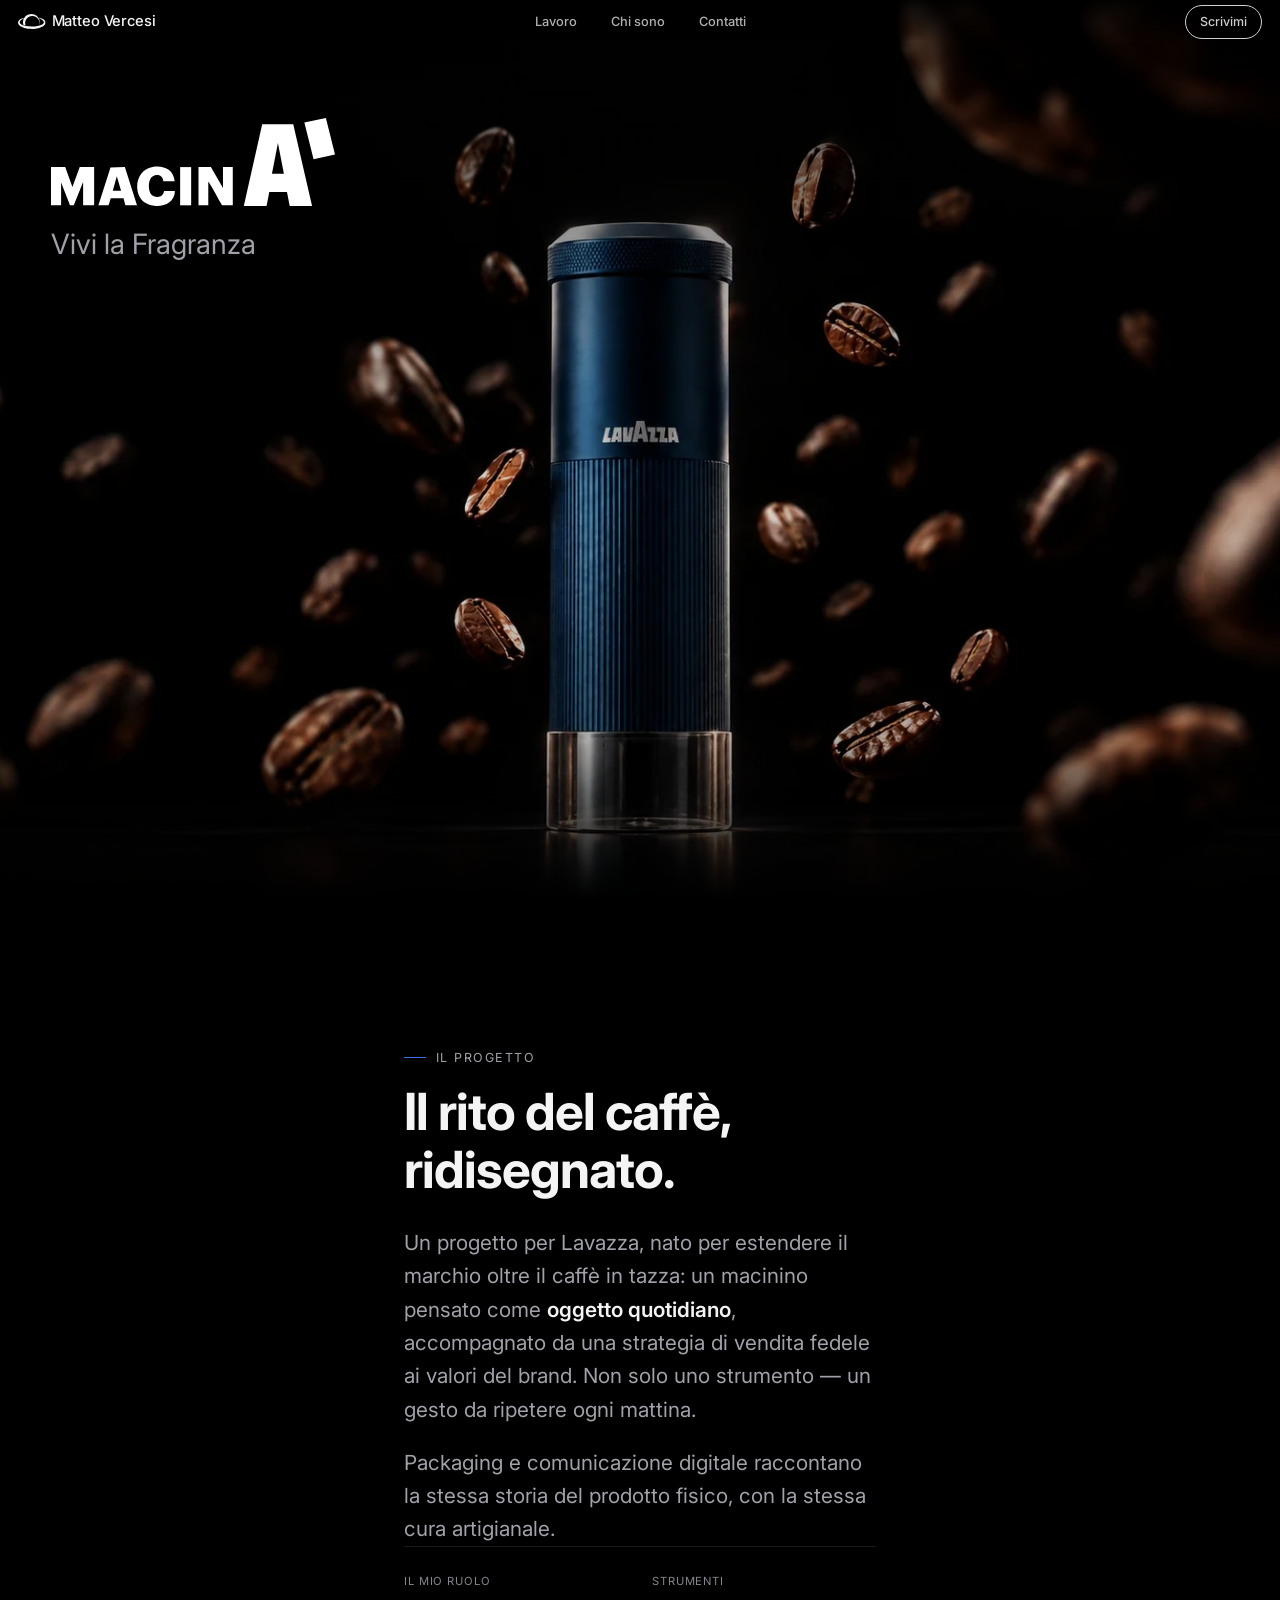
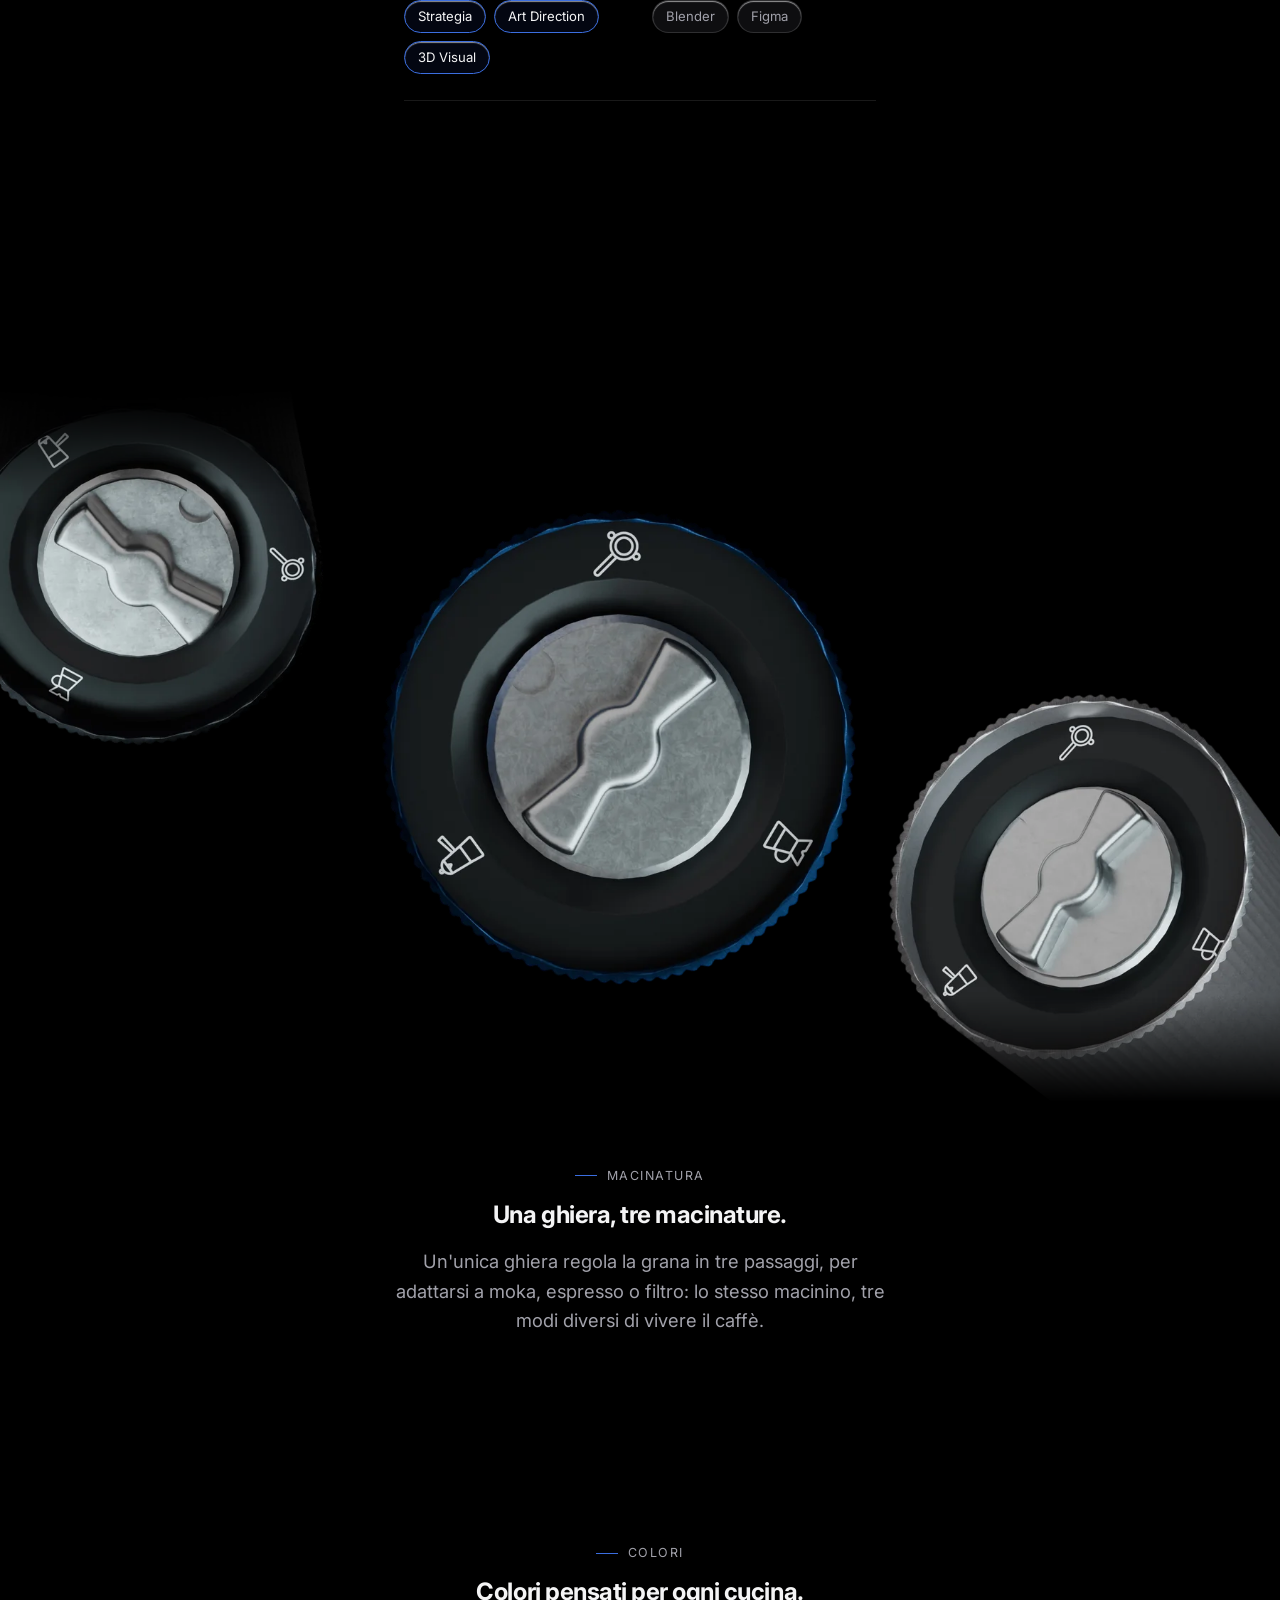
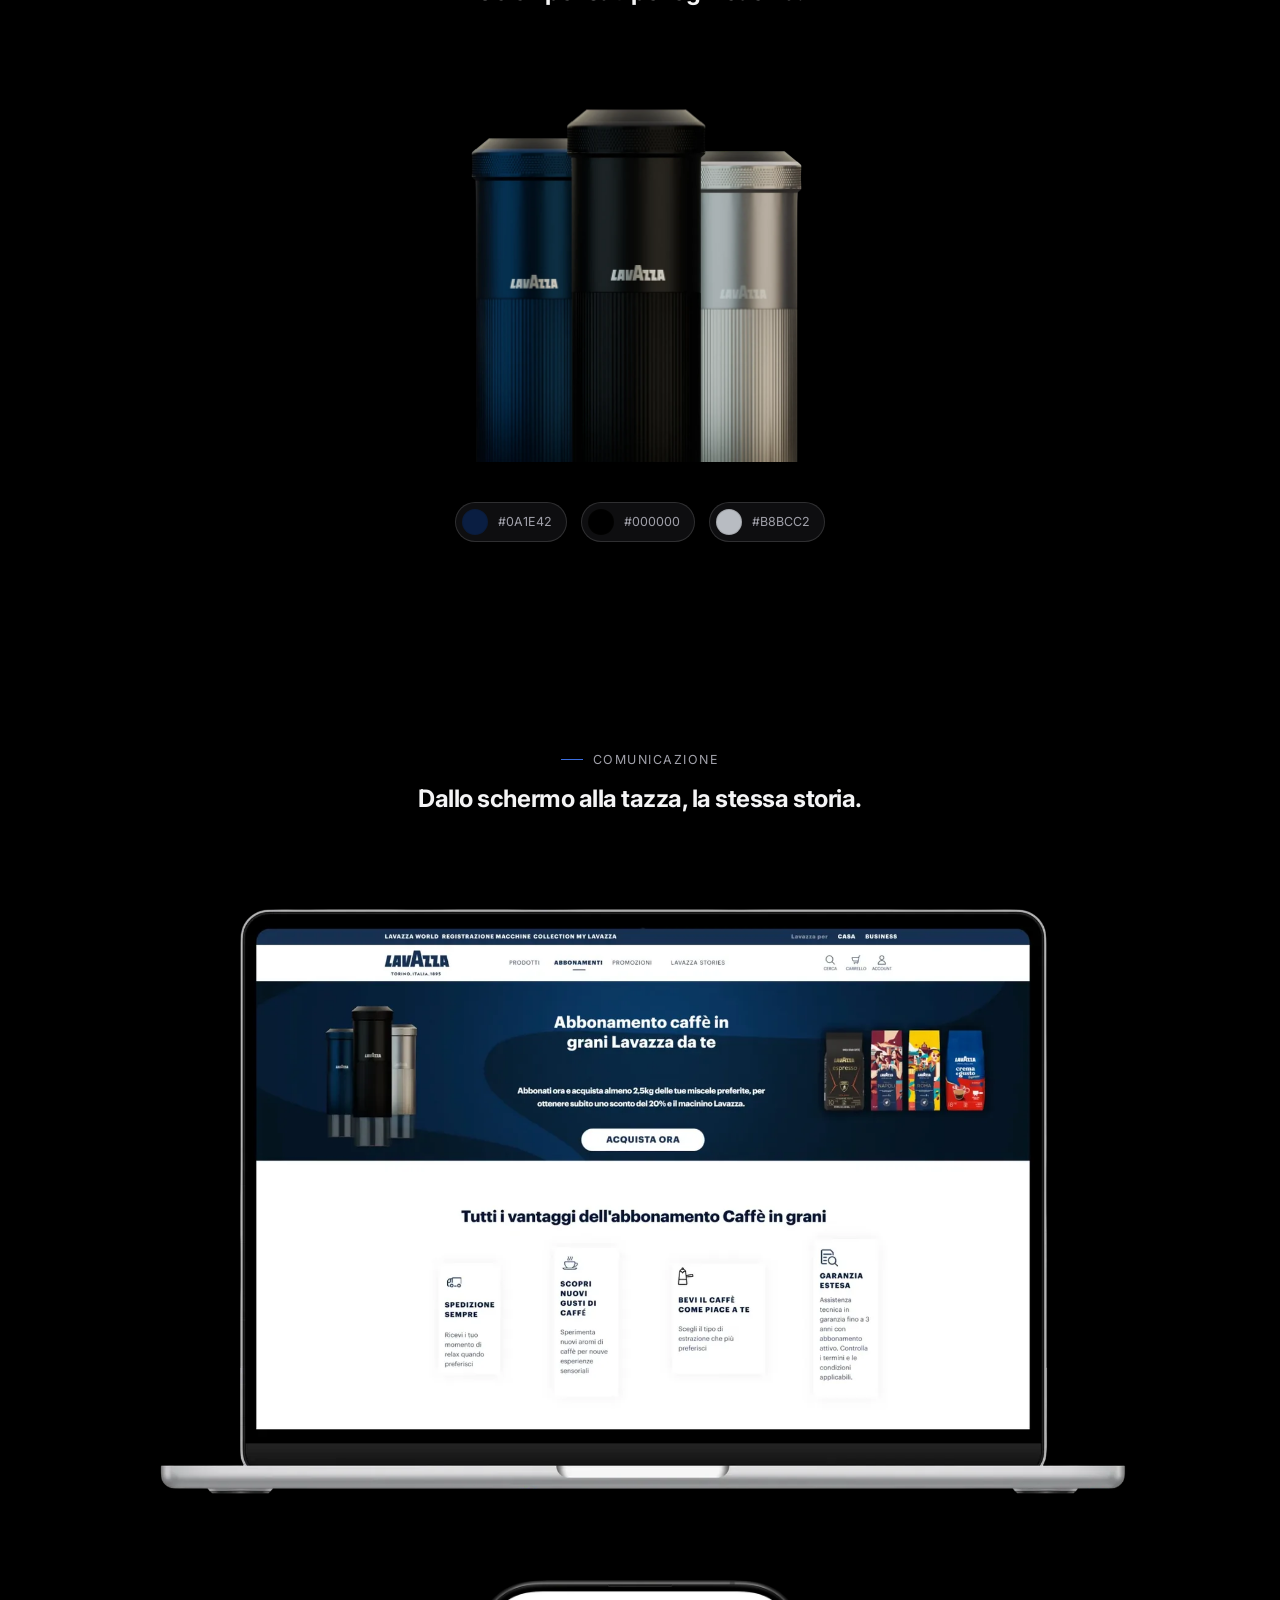
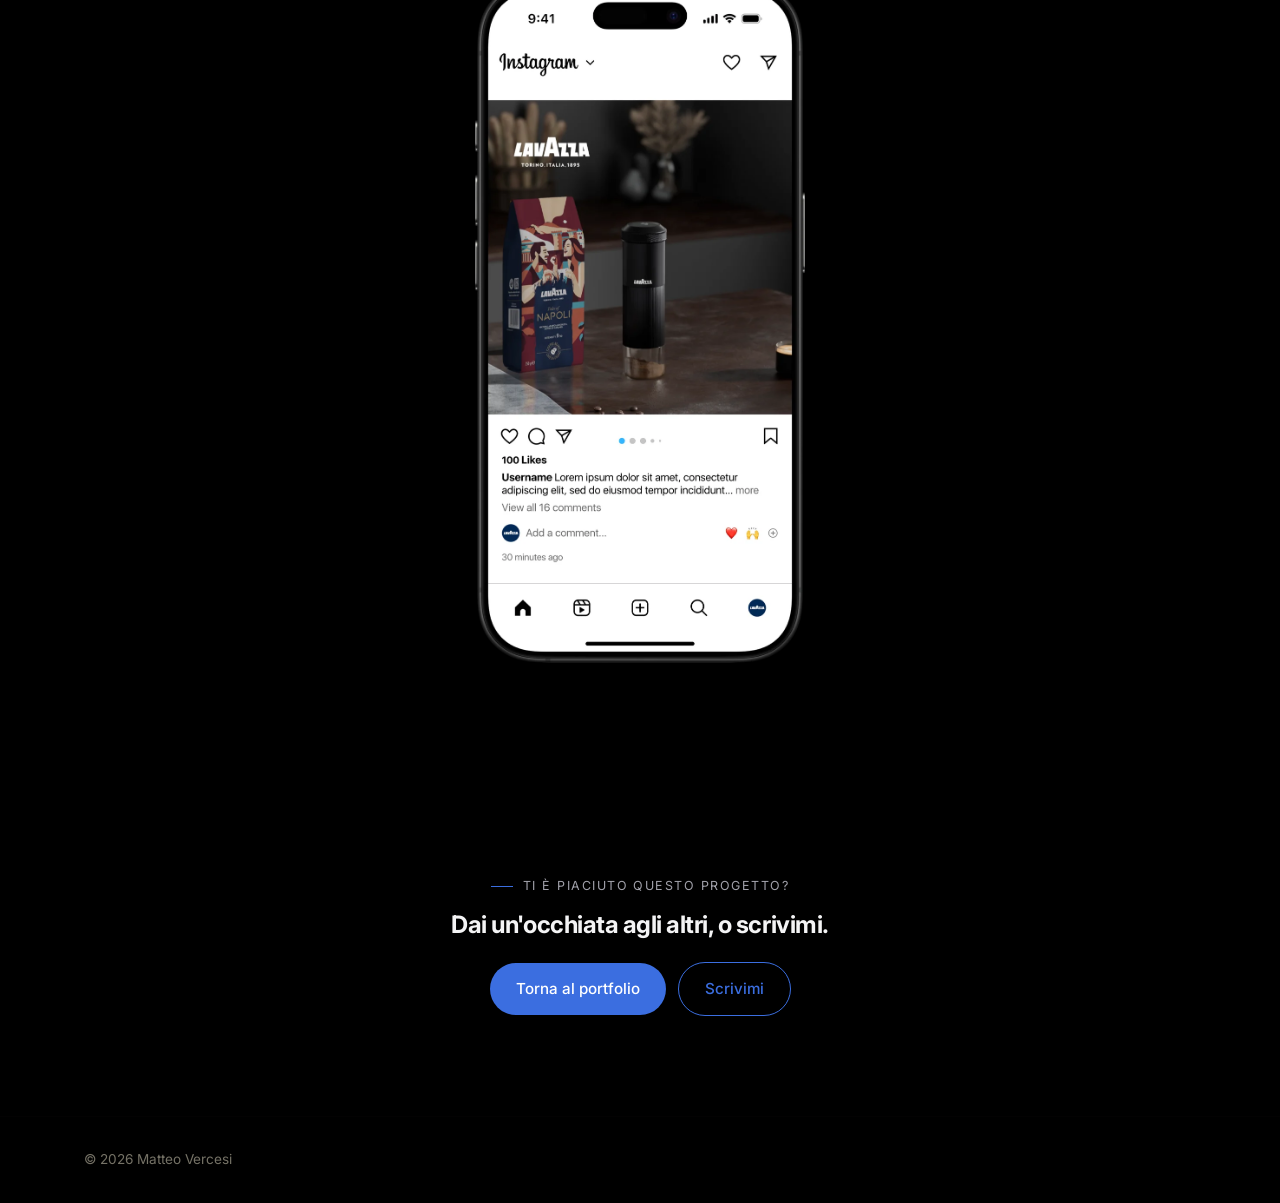
==== commit 90b4069a: "Stack Macinà's gallery shots instead of side-by-side, computer larger The laptop (website) and phone" ====
--- a/macina.html
+++ b/macina.html
@@ -43,7 +43,7 @@
   <div class="nav__center">
     <a class="nav__pill" href="index.html#work">Lavoro</a>
     <a class="nav__pill" href="index.html#about">Chi sono</a>
-    <a class="nav__pill" href="index.html#contact">Contatti</a>
+    <a class="nav__pill" href="mailto:matteo.vercesi05@gmail.com">Contatti</a>
   </div>
   <div class="nav__cta">
     <a class="btn ghost" href="mailto:matteo.vercesi05@gmail.com"><span>Scrivimi</span></a>
@@ -54,7 +54,7 @@
       <a class="nav__icon" href="index.html#about" aria-label="Chi sono">
         <svg viewBox="0 0 24 24" fill="none" stroke="currentColor" stroke-width="1.7" stroke-linecap="round" stroke-linejoin="round" aria-hidden="true"><circle cx="12" cy="8" r="3.6"/><path d="M4.5 20c0-4.2 3.4-6.8 7.5-6.8s7.5 2.6 7.5 6.8"/></svg>
       </a>
-      <a class="nav__icon" href="index.html#contact" aria-label="Contatti">
+      <a class="nav__icon" href="mailto:matteo.vercesi05@gmail.com" aria-label="Contatti">
         <svg viewBox="0 0 24 24" fill="none" stroke="currentColor" stroke-width="1.7" stroke-linecap="round" stroke-linejoin="round" aria-hidden="true"><rect x="3" y="5.5" width="18" height="13" rx="2.5"/><path d="M4 7.5l7.3 5.8a1.2 1.2 0 0 0 1.4 0L20 7.5"/></svg>
       </a>
     </div>
@@ -133,8 +133,8 @@
       <span class="eyebrow" style="justify-content:center;">Comunicazione</span>
       <h2 style="margin-top:16px;">Dallo schermo alla tazza, la stessa storia.</h2>
       <div class="project-gallery__grid">
-        <img src="assets/macina-03.webp" alt="Mockup pubblicitario del prodotto sul sito web Lavazza" loading="lazy">
-        <img src="assets/macina-04.webp" alt="Mockup pubblicitario del prodotto su un post Instagram" loading="lazy">
+        <img class="project-gallery__img--wide" src="assets/macina-03.webp" alt="Mockup pubblicitario del prodotto sul sito web Lavazza" loading="lazy">
+        <img class="project-gallery__img--narrow" src="assets/macina-04.webp" alt="Mockup pubblicitario del prodotto su un post Instagram" loading="lazy">
       </div>
     </div>
   </section>
--- a/css/style.css
+++ b/css/style.css
@@ -183,10 +183,7 @@
 .glass-frame,
 .swatch,
 .swatch__dot,
-.tool-list li,
 .badge,
-.timeline__item,
-.closing-cta__panel,
 .toast {
   corner-shape: superellipse(2);
 }
@@ -543,9 +540,18 @@
 /* ---------- Hero ----------
    Full-bleed, centered: apple.com's own hero pattern - headline, tagline,
    a small plain caption, then a pair of pill buttons, all dead-center. */
+/* Full viewport on load instead of a modest padded band - the first
+   thing a visitor sees is the whole screen making one confident
+   statement, the same "wow" scale apple.com's own hero commands, rather
+   than a few lines of text sitting in the top third of a mostly-empty
+   page. min-height (not height) so tall content on a small phone still
+   grows the section instead of clipping. */
 .hero {
   position: relative;
-  padding-top: clamp(110px, 16vw, 170px);
+  min-height: 100dvh;
+  display: flex;
+  align-items: center;
+  padding-top: calc(64px + env(safe-area-inset-top, 0px));
   padding-bottom: clamp(56px, 8vw, 96px);
   overflow: hidden;
 }
@@ -553,13 +559,60 @@
 .hero__inner {
   position: relative;
   z-index: 1;
+  width: 100%;
   max-width: 720px;
   margin-inline: auto;
   text-align: center;
+  display: grid;
+  gap: clamp(28px, 6vw, 48px);
 }
 
 .hero__inner .eyebrow {
   justify-content: center;
+}
+
+/* A real photo, not just type, is what actually reads as "someone's
+   here" rather than a placeholder headline - the same portrait that used
+   to live further down the page, promoted to the first thing visitors
+   see. Large and editorial (the old about section's own 4:5 crop, not a
+   small avatar) so it actually carries visual weight instead of reading
+   as a modest accent. Shown before the text on mobile - the photo is the
+   first thing hitting the screen, headline second - and moves beside it
+   in a proper split layout once there's room (see the min-width query
+   below). */
+.hero__portrait {
+  order: -1;
+  width: min(100%, 380px);
+  aspect-ratio: 4 / 5;
+  margin-inline: auto;
+}
+
+@media (min-width: 860px) {
+  .hero__inner {
+    max-width: 1160px;
+    grid-template-columns: 1.05fr 0.95fr;
+    align-items: center;
+    text-align: left;
+    gap: clamp(40px, 5vw, 80px);
+  }
+
+  .hero__inner .eyebrow,
+  .hero__actions {
+    justify-content: flex-start;
+  }
+
+  .hero h1,
+  .hero__tagline {
+    margin-inline: 0;
+  }
+
+  .hero__portrait {
+    order: 0;
+    width: 100%;
+    max-width: 480px;
+    margin-inline: 0;
+    justify-self: end;
+  }
 }
 
 /* Background: a fully white hero with a few very faint, softly blurred
@@ -584,7 +637,8 @@
   max-height: 620px;
   border-radius: 50%;
   filter: blur(90px);
-  animation: aurora-drift 26s ease-in-out infinite alternate;
+  /* Drift paused with the rest of the site's animations - see .reveal. */
+  /* animation: aurora-drift 26s ease-in-out infinite alternate; */
 }
 
 .aurora__blob--a {
@@ -643,13 +697,14 @@
 .hero h1 {
   font-family: var(--font-body);
   font-weight: 700;
-  font-size: clamp(2.6rem, 6.4vw, 4.6rem);
+  font-size: clamp(2.8rem, 6vw, 4.8rem);
   letter-spacing: -0.02em;
   line-height: 1.08;
   max-width: 16ch;
   margin-inline: auto;
-  opacity: 0;
-  animation: fade-up var(--dur-slow) var(--ease) forwards;
+  /* Entrance animation paused with the rest of the site - see .reveal. */
+  /* opacity: 0;
+  animation: fade-up var(--dur-slow) var(--ease) forwards; */
 }
 
 .hero__tagline {
@@ -658,9 +713,9 @@
   margin-inline: auto;
   font-size: clamp(1.1rem, 2.2vw, 1.4rem);
   color: var(--text-muted);
-  opacity: 0;
+  /* opacity: 0;
   animation: fade-up var(--dur-slow) var(--ease) forwards;
-  animation-delay: 0.06s;
+  animation-delay: 0.06s; */
 }
 
 .hero__caption {
@@ -670,9 +725,9 @@
   margin-top: 14px;
   font-size: 0.92rem;
   color: var(--text-dim);
-  opacity: 0;
+  /* opacity: 0;
   animation: fade-up var(--dur-slow) var(--ease) forwards;
-  animation-delay: 0.1s;
+  animation-delay: 0.1s; */
 }
 
 @keyframes fade-up {
@@ -695,9 +750,9 @@
   justify-content: center;
   gap: 16px;
   margin-top: 28px;
-  opacity: 0;
+  /* opacity: 0;
   animation: fade-up var(--dur-slow) var(--ease) forwards;
-  animation-delay: 0.14s;
+  animation-delay: 0.14s; */
 }
 
 /* ---------- Section shell ---------- */
@@ -730,15 +785,21 @@
   font-size: 1.02rem;
 }
 
+/* Animations paused site-wide for now (nav excluded) - re-enable by
+   restoring the commented-out declarations below once the rest of the
+   site's content work is settled. Markup/JS untouched on purpose: every
+   .reveal class and the IntersectionObserver driving it are still in
+   place, so turning this back on later is just uncommenting these two
+   rules, not re-adding classes across every page again. */
 .reveal {
-  opacity: 0;
+  /* opacity: 0;
   transform: translateY(28px) scale(0.98);
-  transition: opacity 0.8s var(--ease), transform 0.8s var(--spring);
+  transition: opacity 0.8s var(--ease), transform 0.8s var(--spring); */
 }
 
 .reveal.is-visible {
-  opacity: 1;
-  transform: translateY(0) scale(1);
+  /* opacity: 1;
+  transform: translateY(0) scale(1); */
 }
 
 /* ---------- About ---------- */
@@ -746,22 +807,6 @@
   background: var(--bg-elevated);
   border-top: 1px solid var(--line);
   border-bottom: 1px solid var(--line);
-}
-
-.about__grid {
-  display: grid;
-  grid-template-columns: 0.85fr 1.15fr;
-  gap: clamp(32px, 6vw, 90px);
-  align-items: start;
-}
-
-.about__portrait {
-  position: sticky;
-  top: 76px;
-  aspect-ratio: 4 / 5;
-  display: flex;
-  align-items: center;
-  justify-content: center;
 }
 
 .glass-frame {
@@ -787,7 +832,7 @@
   transition: box-shadow 400ms var(--spring), border-color 400ms var(--ease);
 }
 
-.about__portrait:hover .glass-frame {
+.hero__portrait:hover .glass-frame {
   border-color: var(--accent);
   box-shadow:
     var(--glass-highlight),
@@ -806,149 +851,42 @@
   filter: grayscale(1) contrast(1.08) brightness(0.96);
 }
 
-.about__bio p {
-  font-size: clamp(1.1rem, 2vw, 1.4rem);
+/* Centered variant of the project pages' own .statement pattern (reusing
+   its headline/body/note/meta typography as-is), rather than the old
+   two-column sticky-photo bio layout that broke the "one big idea,
+   generous space" rhythm every other section on the site uses. Centered
+   (not left-aligned like the project pages' own statement sections)
+   to match its home-page siblings, the hero and the product blocks,
+   which are both centered too. */
+.about__statement {
+  text-align: center;
+  margin-inline: auto;
+}
+
+.about__statement .eyebrow {
+  justify-content: center;
+}
+
+.about__statement .statement__note a {
   color: var(--text);
-  line-height: 1.55;
-  margin-bottom: 26px;
-  max-width: 60ch;
-}
-
-.about__bio p.muted {
-  color: var(--text-muted);
-  font-size: clamp(1rem, 1.6vw, 1.1rem);
-}
-
-.about__tools {
-  margin-top: 48px;
-  padding-top: 40px;
-  border-top: 1px solid var(--line);
-}
-
-.about__tools h3 {
-  font-family: var(--font-mono);
-  font-size: 0.78rem;
-  letter-spacing: 0.1em;
-  text-transform: uppercase;
-  color: var(--text-dim);
-  font-weight: 500;
-  margin-bottom: 20px;
-}
-
-.tool-list {
-  display: flex;
-  flex-wrap: wrap;
-  gap: 10px;
-}
-
-.tool-list li {
-  border: 1px solid var(--glass-border);
-  background: var(--glass-bg);
-  border-radius: 100px;
-  padding: 9px 18px;
-  font-size: 0.92rem;
-  color: var(--text-muted);
-  transition: border-color var(--dur-fast), color var(--dur-fast);
-}
-
-.tool-list li:hover {
-  border-color: var(--accent);
-  color: var(--text);
-}
-
-/* ---------- Timeline / Percorso (dark band) ---------- */
-.timeline {
-  border-top: 1px solid var(--line);
-  padding-block: clamp(60px, 8vw, 100px);
-}
-
-.timeline__list {
-  margin-top: 32px;
-  display: flex;
-  flex-direction: column;
-  gap: 14px;
-  max-width: 640px;
-}
-
-.timeline__item {
-  display: flex;
-  align-items: center;
-  gap: 20px;
-  padding: 18px 24px;
-  border: 1px solid var(--glass-border);
-  background: var(--glass-bg-strong);
-  border-radius: 18px;
-  box-shadow: var(--glass-highlight);
-  transition: border-color var(--dur-fast) var(--ease), transform var(--dur-fast) var(--spring);
-}
-
-.timeline__item:hover {
-  border-color: var(--accent);
-  transform: translateX(4px);
-}
-
-.timeline__year {
-  flex-shrink: 0;
-  min-width: 60px;
-  font-family: var(--font-mono);
-  font-size: 0.82rem;
-  letter-spacing: 0.04em;
-  color: var(--accent);
-}
-
-.timeline__label {
-  font-size: 1rem;
-  color: var(--text);
-}
-
-/* An open slot for Matteo to fill in or delete - dashed border and muted,
-   italic label keep it visually distinct from confirmed milestones instead
-   of reading as a real, finished entry. */
-.timeline__item--placeholder {
-  border-style: dashed;
-  background: transparent;
-  box-shadow: none;
-}
-
-.timeline__item--placeholder .timeline__label {
-  color: var(--text-dim);
-  font-style: italic;
-}
-
-/* ---------- Closing CTA (dark band) ---------- */
-.closing-cta {
-  border-top: 1px solid var(--line);
-}
-
-.closing-cta__panel {
-  margin-block: clamp(60px, 9vw, 110px);
-  padding: clamp(36px, 6vw, 64px);
+  text-decoration: underline;
+  text-underline-offset: 3px;
+}
+
+/* Single centered group instead of .statement__meta's own two-column
+   role/tools grid - this section only has one (tools), not both. */
+.about__tools-meta {
+  margin-top: 40px;
+  grid-template-columns: 1fr;
+  max-width: none;
+}
+
+.about__tools-meta dt {
   text-align: center;
-  border: 1px solid var(--glass-border);
-  background:
-    linear-gradient(160deg, rgba(255, 255, 255, 0.08), transparent 50%),
-    linear-gradient(160deg, var(--accent-soft), transparent 60%),
-    var(--glass-bg);
-  backdrop-filter: blur(var(--glass-blur)) saturate(180%);
-  -webkit-backdrop-filter: blur(var(--glass-blur)) saturate(180%);
-  border-radius: 28px;
-  box-shadow: var(--glass-highlight), 0 30px 60px -30px rgba(0, 0, 0, 0.5);
-}
-
-.closing-cta__panel h2 {
-  margin-top: 14px;
-  font-size: clamp(1.7rem, 4vw, 2.6rem);
-  max-width: 20ch;
-  margin-inline: auto;
-}
-
-.closing-cta__panel p {
-  margin-top: 16px;
-  margin-bottom: 28px;
-  color: var(--text-muted);
-  font-size: 1.05rem;
-  max-width: 48ch;
-  margin-inline: auto;
+}
+
+.about__tools-meta .badge-row {
+  justify-content: center;
 }
 
 /* ---------- Work / Projects ---------- */
@@ -962,22 +900,43 @@
    (apple.com's own hero band reads short and wide, not tall) - the image is
    sized down to match instead of stretching the band back out. */
 .product-block {
-  /* Top padding only - the photos themselves (macina-01, revobike-01) are
-     already cropped tight at the bottom edge, not full product shots with
-     room to breathe. Adding bottom padding after them left a band of flat
-     color under an abruptly-cropped image, which read as a stray mistake
-     rather than a deliberate frame. Ending the section flush with the
-     image's own bottom edge makes that crop look intentional. */
+  /* Same min-height on every block regardless of each project's own image
+     aspect ratio (Tacta's square shot, Revo Bike's wide 2:1, Macinà's own
+     proportions all produced a different natural height before) - see
+     equalizeProductBlocks() in main.js, which measures and applies it.
+     Text stays pinned near the top (its natural position) and the photo
+     is pushed to the very bottom edge via justify-content:space-between,
+     with all of a shorter block's slack absorbed as gap between the two
+     instead of as empty margin above the text and below the photo - the
+     photo's own crop should meet the band's edge, not float centered
+     inside it with visible background on both sides. */
   position: relative;
   overflow-x: hidden;
   background: var(--bg);
   color: var(--text);
-  padding-top: clamp(28px, 3.5vw, 44px);
+  min-height: clamp(420px, 52vw, 640px);
+  display: flex;
+  flex-direction: column;
+  justify-content: space-between;
+  padding-top: clamp(24px, 3vw, 36px);
   padding-bottom: 0;
   /* A thin sliver of the page's own background shows between blocks
      instead of them touching edge to edge - apple.com keeps that same
      narrow seam between its stacked product sections. */
   margin-bottom: clamp(10px, 1.6vw, 20px);
+}
+
+/* Thinner bands on mobile: the desktop clamp()s bottom out at values
+   still sized for a wide canvas, so on a phone each block reads as a
+   tall, slow scroll before the next one arrives. Tightened here rather
+   than by shrinking the product photo itself, which stays the visual
+   focus. */
+@media (max-width: 600px) {
+  .product-block {
+    min-height: clamp(300px, 70vw, 360px);
+    padding-top: 14px;
+    margin-bottom: 6px;
+  }
 }
 
 .product-block:last-child {
@@ -1002,18 +961,52 @@
 }
 
 .product-block h2 {
-  margin-top: 14px;
+  margin-top: 10px;
   font-size: clamp(2.2rem, 5vw, 3.6rem);
 }
 
 .product-block__tagline {
-  margin-top: 10px;
+  margin-top: 8px;
   font-size: clamp(1rem, 1.8vw, 1.2rem);
   color: var(--text-muted);
 }
 
 .product-block__actions {
-  margin-top: 24px;
+  margin-top: 18px;
+}
+
+/* Slightly smaller than the shared .btn sizing (44px min tap target) -
+   right for a page's one or two primary actions, but three of these
+   stacked down the page reads heavy at full size. Mobile shrinks it
+   further still, below. */
+.product-block .btn {
+  padding: 11px 22px;
+  min-height: 40px;
+  font-size: 0.88rem;
+}
+
+@media (max-width: 600px) {
+  .product-block h2 {
+    margin-top: 6px;
+  }
+
+  .product-block__tagline {
+    margin-top: 4px;
+  }
+
+  .product-block__actions {
+    margin-top: 12px;
+  }
+
+  /* Smaller CTA specifically inside the project bands - the shared .btn
+     sizing (44px min tap target) is right for a page's one or two primary
+     actions, but three of these stacked close together on a phone reads
+     heavy. Still comfortably tappable, just not full-size. */
+  .product-block .btn {
+    padding: 9px 18px;
+    min-height: 36px;
+    font-size: 0.82rem;
+  }
 }
 
 /* The CTA always carries the project's own accent, not the page's global
@@ -1026,7 +1019,7 @@
 .product-block__media {
   position: relative;
   z-index: 1;
-  margin-top: clamp(16px, 2vw, 24px);
+  margin-top: clamp(12px, 1.6vw, 18px);
 }
 
 .product-block__media img {
@@ -1035,13 +1028,31 @@
      block's background rather than boxing it. */
   display: block;
   width: 100%;
-  max-width: 400px;
+  max-width: 500px;
   margin-inline: auto;
 }
 
 @media (max-width: 600px) {
+  .product-block__media {
+    margin-top: 8px;
+  }
+
   .product-block__media img {
-    max-width: 200px;
+    max-width: 190px;
+  }
+}
+
+/* Revo Bike only: this shot is a wide ~2:1 composition (the bike open and
+   folded, side by side), not the square-ish single product shot the
+   other blocks use - the shared 400px/200px caps above would shrink it
+   down to a thin illegible strip, so this widens both. */
+.product-block__media--wide img {
+  max-width: 780px;
+}
+
+@media (max-width: 600px) {
+  .product-block__media--wide img {
+    max-width: 220px;
   }
 }
 
@@ -1058,7 +1069,7 @@
 
 @media (max-width: 600px) {
   .product-block__media-frame {
-    max-width: 200px;
+    max-width: 130px;
   }
 }
 
@@ -1076,12 +1087,12 @@
    past the shoulder line without running into the CTA button above it -
    scaled down along with the smaller frame above. */
 .product-block__media--wordmark {
-  margin-top: clamp(65px, 9vw, 90px);
+  margin-top: clamp(52px, 7vw, 72px);
 }
 
 @media (max-width: 600px) {
   .product-block__media--wordmark {
-    margin-top: clamp(35px, 8vw, 50px);
+    margin-top: clamp(24px, 6vw, 36px);
   }
 }
 
@@ -1281,17 +1292,6 @@
 .back-to-top svg {
   width: 14px;
   height: 14px;
-}
-
-/* ---------- About grid responsive ---------- */
-@media (max-width: 900px) {
-  .about__grid {
-    grid-template-columns: 1fr;
-  }
-  .about__portrait {
-    position: static;
-    max-width: 340px;
-  }
 }
 
 /* ---------- Toast (copy email) ---------- */
@@ -1871,12 +1871,29 @@
   width: 100%;
   height: 100%;
   display: block;
-  /* Soft top/bottom vignette instead of the video content meeting the
-     viewport edge head-on - the same fade-instead-of-hard-line treatment
-     used elsewhere on the project pages (the notch scrim, the detail
-     shot's own mask above), just applied to both edges here. */
-  -webkit-mask-image: linear-gradient(to bottom, transparent 0, #000 12%, #000 88%, transparent 100%);
-  mask-image: linear-gradient(to bottom, transparent 0, #000 12%, #000 88%, transparent 100%);
+  /* A plain <img> whose src gets swapped per frame (see project.js),
+     not a <canvas> redrawn via drawImage - once a frame is decoded,
+     swapping to it is a GPU compositor paint the browser already does
+     natively, not a JS-driven pixel copy/rescale on every scroll tick.
+     object-fit:cover replaces the manual cover-fit math a canvas needed. */
+  object-fit: cover;
+}
+
+/* Soft top vignette only (no bottom fade - it read as an unwanted dark
+   band sitting over the fabric) instead of the video content meeting the
+   viewport edge head-on. This used to be a mask-image on the canvas
+   itself, which forced the browser to recomposite the masked layer on
+   every single frame redraw (60 times a second while scrubbing) - a
+   real, avoidable cost on an element already doing a big drawImage() per
+   frame. A static overlay on top achieves the same look (the section
+   behind is solid black either way) without ever needing to
+   recomposite, since only the canvas underneath it actually changes. */
+.project-scrollvid__sticky::after {
+  content: "";
+  position: absolute;
+  inset: 0;
+  background: linear-gradient(to bottom, #000 0, transparent 12%);
+  pointer-events: none;
 }
 
 /* ---------- Gallery (two communication shots, side by side) ---------- */
@@ -1887,11 +1904,17 @@
   text-align: center;
 }
 
+/* Stacked, not side by side: the laptop shot is landscape and the phone
+   shot is portrait, so forcing them into equal-width grid columns made
+   the laptop small and the phone oddly narrow/tall - stacking lets each
+   size to its own natural proportions instead, computer large on top
+   (the primary shot), phone smaller below it. */
 .project-gallery__grid {
   margin-top: clamp(32px, 5vw, 56px);
-  display: grid;
-  grid-template-columns: 1fr 1fr;
-  gap: clamp(16px, 2.5vw, 28px);
+  display: flex;
+  flex-direction: column;
+  align-items: center;
+  gap: clamp(28px, 4vw, 44px);
 }
 
 .project-gallery__grid img {
@@ -1900,10 +1923,12 @@
   display: block;
 }
 
-@media (max-width: 700px) {
-  .project-gallery__grid {
-    grid-template-columns: 1fr;
-  }
+.project-gallery__img--wide {
+  max-width: 1000px;
+}
+
+.project-gallery__img--narrow {
+  max-width: 340px;
 }
 
 /* ---------- Bleed (full-width image, faded top/bottom, text below) ---------- */
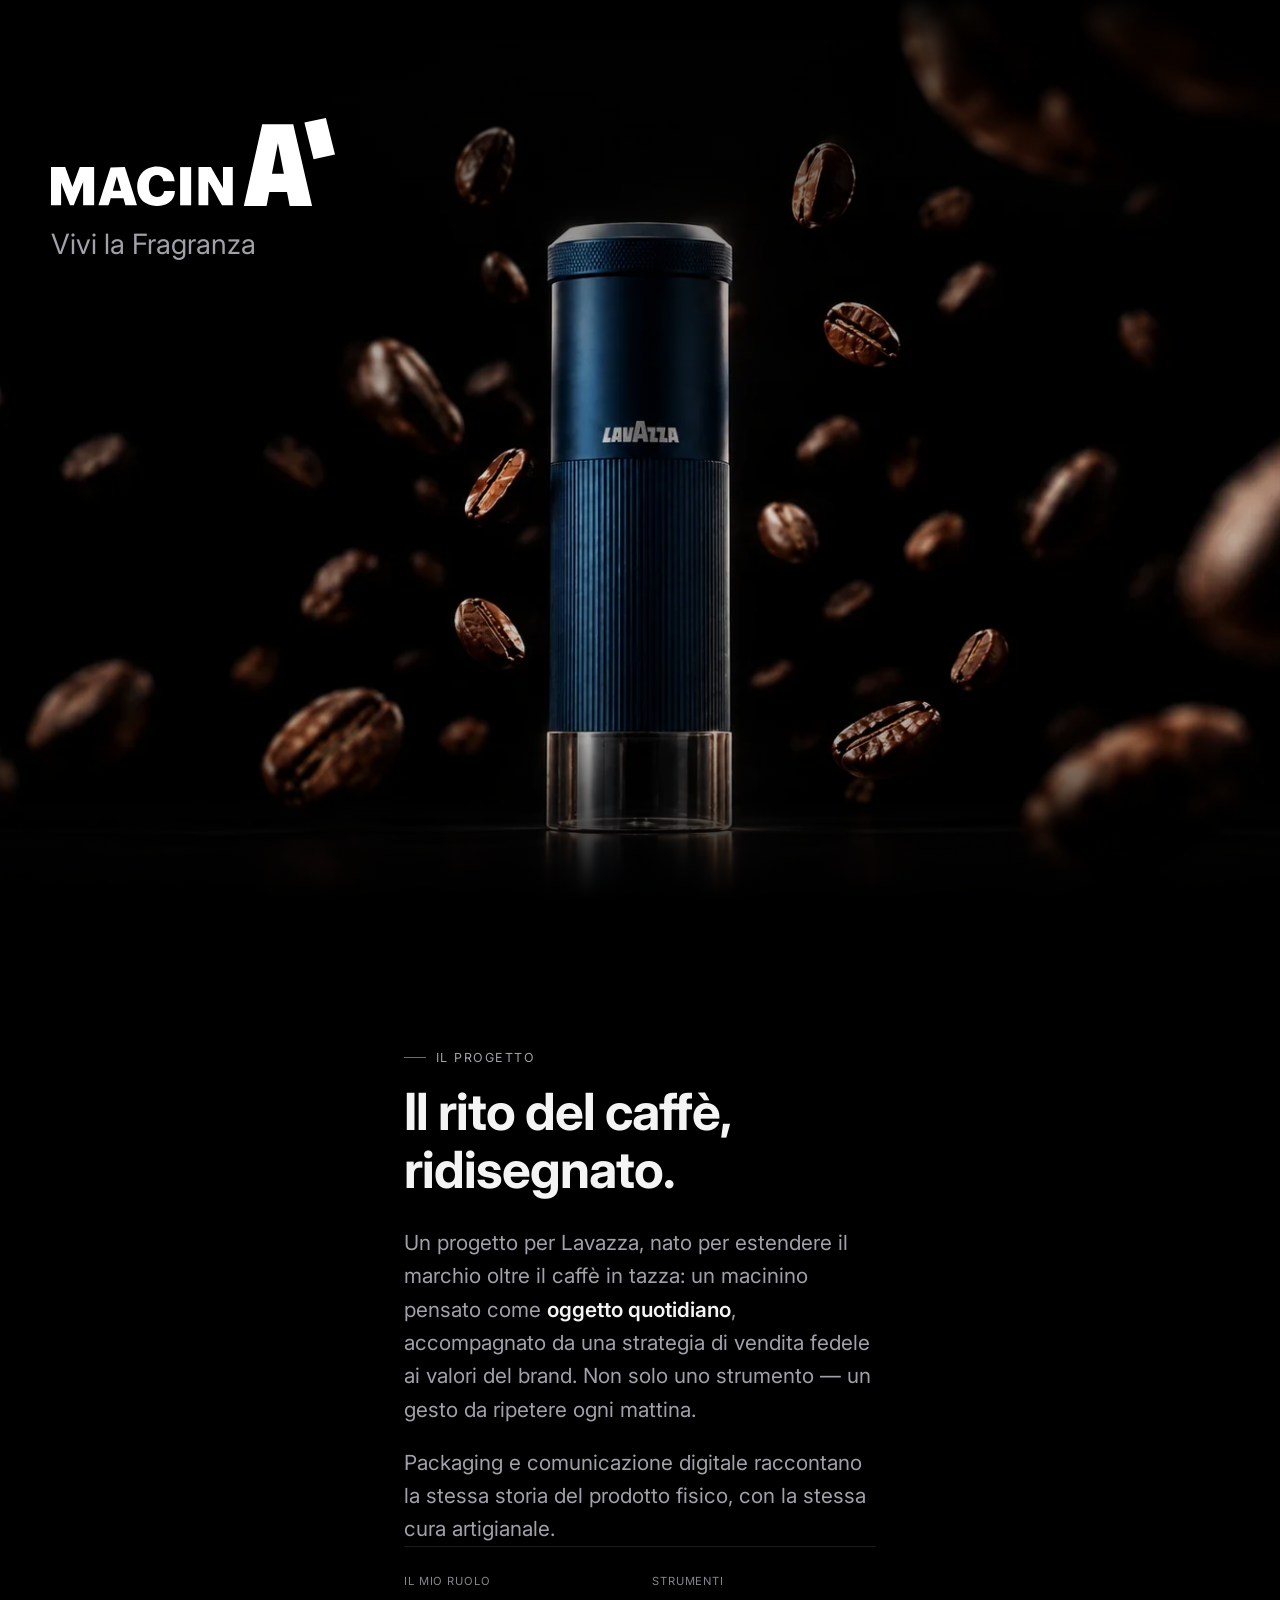
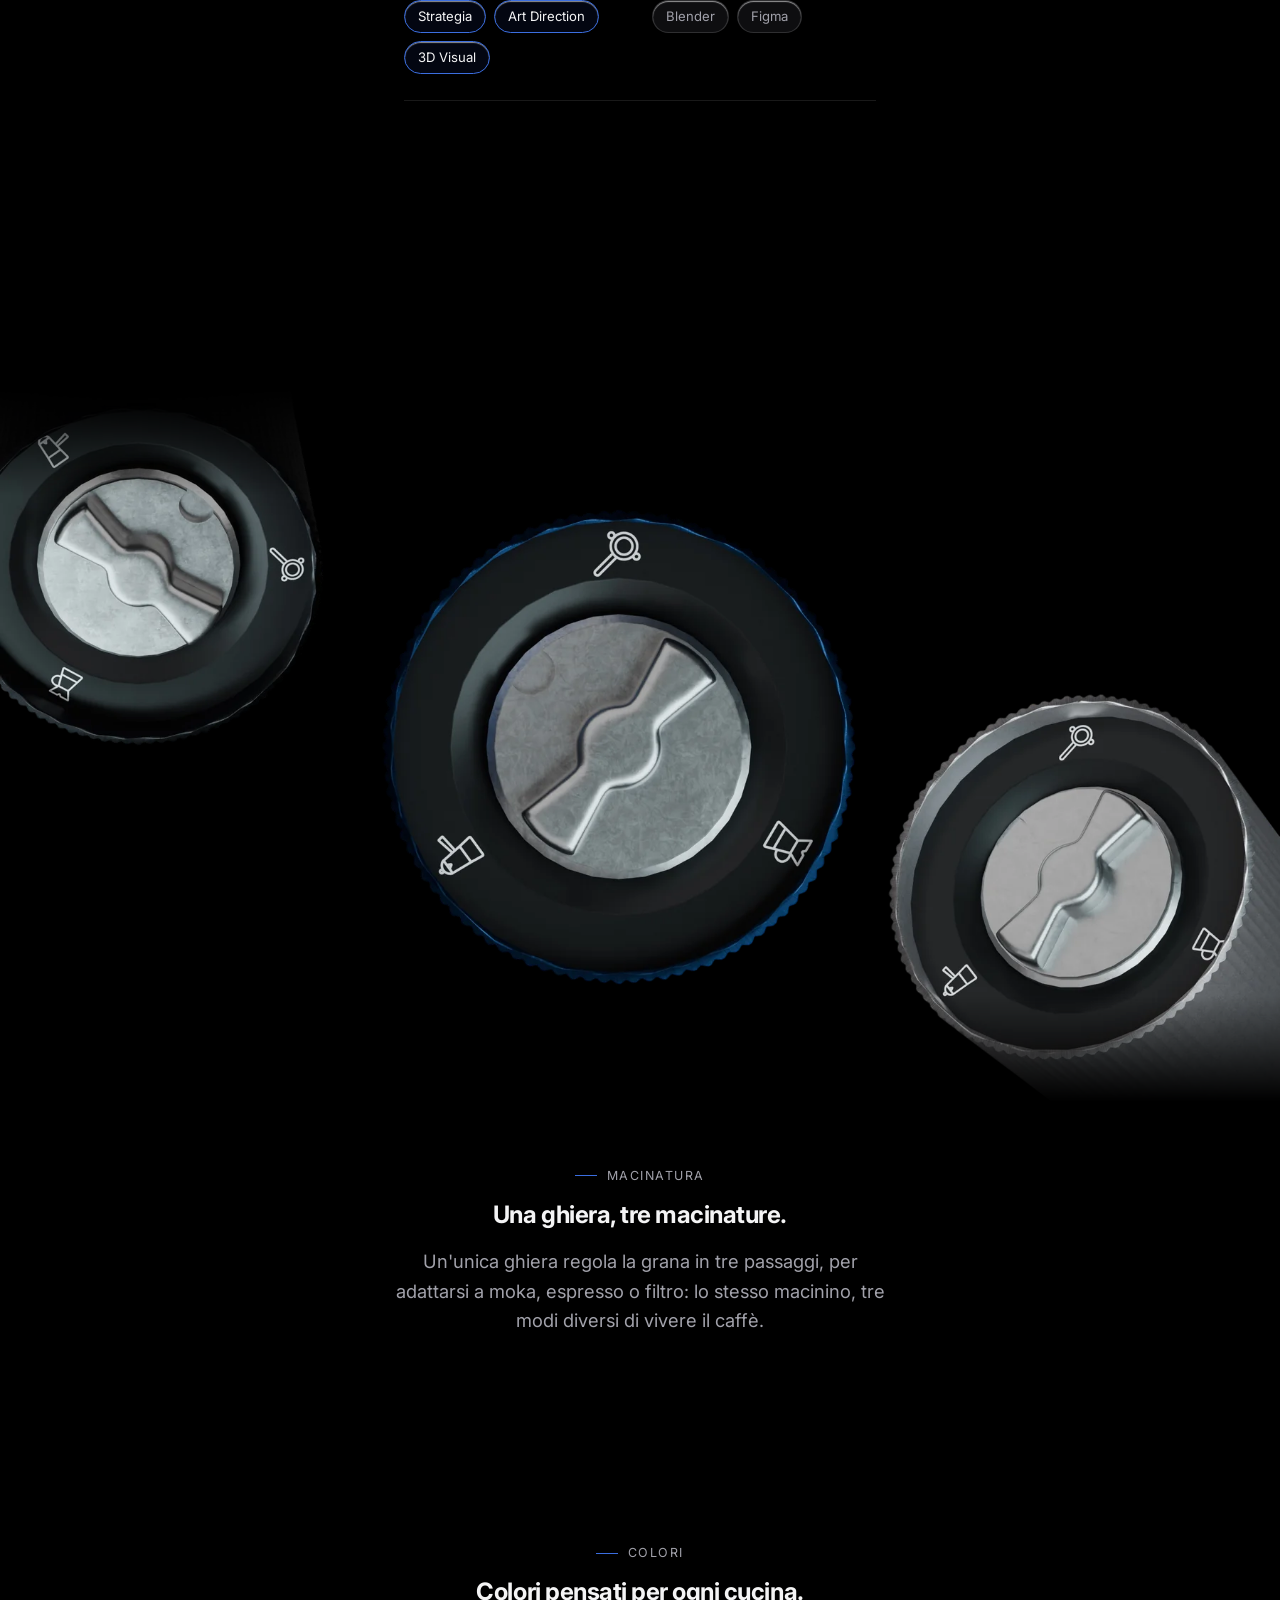
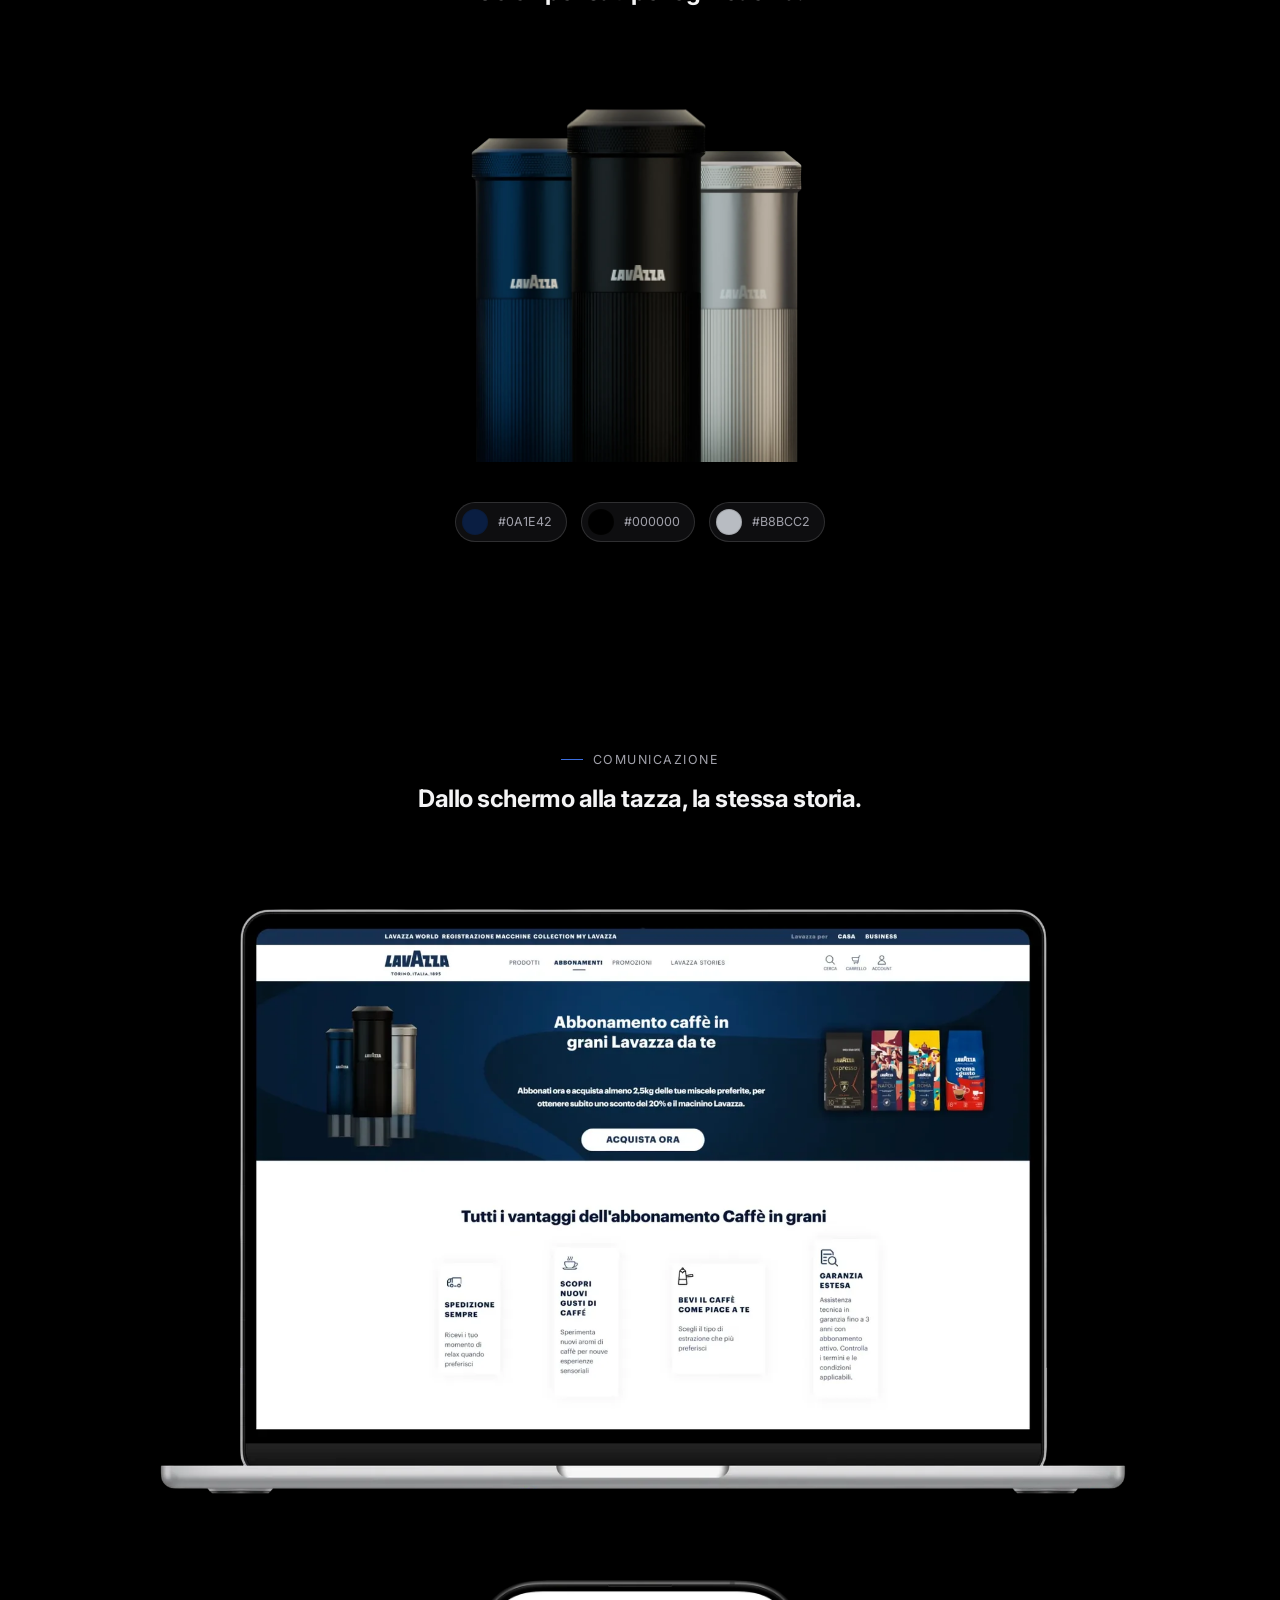
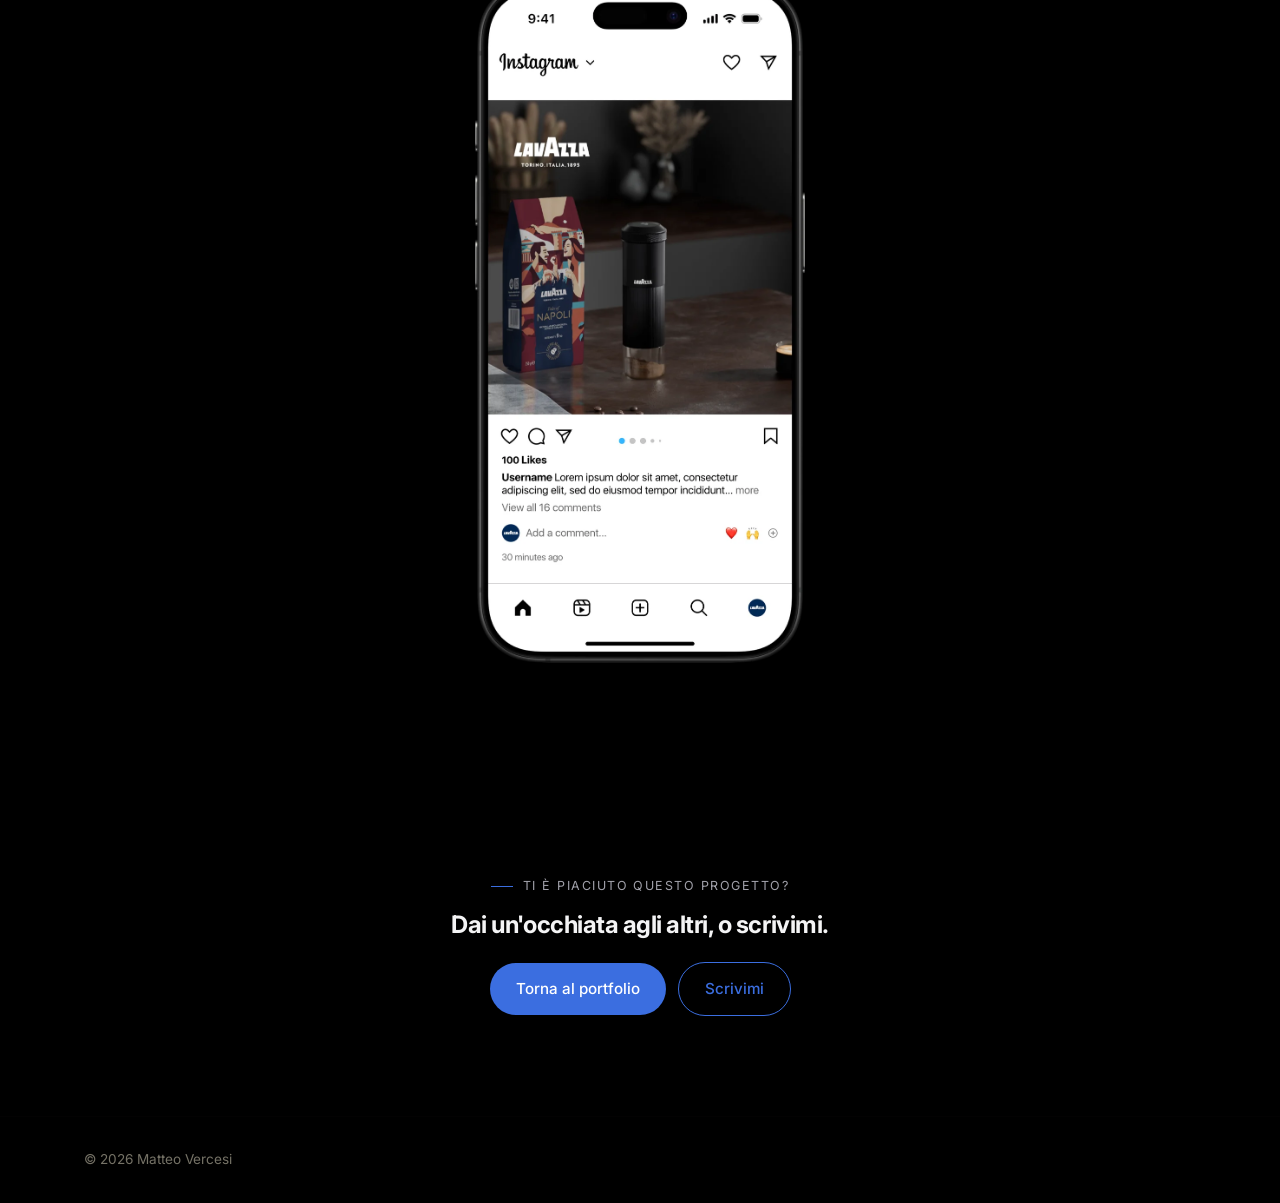
==== commit 57699dae: "Bring motion back to the site: hero cascade, reveal-on-scroll, nav, page transitions Re-enables the " ====
--- a/macina.html
+++ b/macina.html
@@ -4,6 +4,7 @@
 <meta charset="UTF-8" />
 <meta name="viewport" content="width=device-width, initial-scale=1, viewport-fit=cover" />
 <meta name="theme-color" content="#000000" />
+<meta name="view-transition" content="same-origin" />
 <script>
   if ("scrollRestoration" in history) history.scrollRestoration = "manual";
   function forceScrollTop() {
--- a/css/style.css
+++ b/css/style.css
@@ -122,6 +122,23 @@
     transition-duration: 0.01ms !important;
     scroll-behavior: auto !important;
   }
+  /* The browser's own view-transition pseudo-elements sit outside the
+     normal DOM, so the universal * selector above doesn't reliably reach
+     them - named explicitly here as a safety net. */
+  ::view-transition-old(root),
+  ::view-transition-new(root) {
+    animation-duration: 0.01ms !important;
+  }
+}
+
+/* Cross-document view transitions between index.html and the project
+   pages (see <meta name="view-transition"> in each <head>) - a plain
+   crossfade, ignored entirely by browsers that don't support it yet, so
+   navigation there just stays instant as it always was. */
+::view-transition-old(root),
+::view-transition-new(root) {
+  animation-duration: 220ms;
+  animation-timing-function: var(--ease);
 }
 
 body {
@@ -430,6 +447,11 @@
   height: 15px;
   width: auto;
   flex-shrink: 0;
+  transition: transform 600ms var(--ease);
+}
+
+.nav__logo:hover .nav__logo-mark {
+  transform: rotate(20deg);
 }
 
 .nav__center {
@@ -455,9 +477,27 @@
   transition: opacity var(--dur-fast) var(--ease);
 }
 
+.nav__pill::after {
+  content: "";
+  position: absolute;
+  left: 4px;
+  right: 4px;
+  bottom: 2px;
+  height: 1px;
+  background: currentColor;
+  transform: scaleX(0);
+  transform-origin: left;
+  transition: transform var(--dur-fast) var(--ease);
+}
+
 .nav__pill:hover,
 .nav__pill:focus-visible {
   opacity: 1;
+}
+
+.nav__pill:hover::after,
+.nav__pill:focus-visible::after {
+  transform: scaleX(1);
 }
 
 .nav__cta {
@@ -544,15 +584,21 @@
    thing a visitor sees is the whole screen making one confident
    statement, the same "wow" scale apple.com's own hero commands, rather
    than a few lines of text sitting in the top third of a mostly-empty
-   page. min-height (not height) so tall content on a small phone still
-   grows the section instead of clipping. */
+   page. Every vertical measurement below (padding, gap, portrait size,
+   type size) is a dvh-aware clamp() rather than a fixed or vw-based one,
+   so the whole hero always fits within one screen with nothing hidden
+   below the fold, on any device - a short landscape phone gets the same
+   guarantee as a tall portrait one, just at smaller values. Standing
+   rule for this section: every future change to the hero has to keep
+   fitting this way, not just look right on the one viewport it was
+   checked on. */
 .hero {
   position: relative;
   min-height: 100dvh;
   display: flex;
   align-items: center;
-  padding-top: calc(64px + env(safe-area-inset-top, 0px));
-  padding-bottom: clamp(56px, 8vw, 96px);
+  padding-top: calc(56px + env(safe-area-inset-top, 0px));
+  padding-bottom: clamp(16px, 4dvh, 72px);
   overflow: hidden;
 }
 
@@ -564,10 +610,11 @@
   margin-inline: auto;
   text-align: center;
   display: grid;
-  gap: clamp(28px, 6vw, 48px);
-}
-
-.hero__inner .eyebrow {
+  gap: clamp(12px, 3dvh, 48px);
+}
+
+.hero__inner .eyebrow,
+.hero__actions {
   justify-content: center;
 }
 
@@ -579,12 +626,17 @@
    as a modest accent. Shown before the text on mobile - the photo is the
    first thing hitting the screen, headline second - and moves beside it
    in a proper split layout once there's room (see the min-width query
-   below). */
+   below). Sized by dvh as well as vw/px (not width alone) - on a narrow
+   but short viewport, width-only sizing lets the 4:5 box grow tall
+   enough to push the CTAs below the fold. */
 .hero__portrait {
   order: -1;
-  width: min(100%, 380px);
+  width: min(100%, 380px, 40dvh);
   aspect-ratio: 4 / 5;
   margin-inline: auto;
+  opacity: 0;
+  animation: fade-up var(--dur-slow) var(--ease) forwards;
+  animation-delay: 0.32s;
 }
 
 @media (min-width: 860px) {
@@ -593,7 +645,7 @@
     grid-template-columns: 1.05fr 0.95fr;
     align-items: center;
     text-align: left;
-    gap: clamp(40px, 5vw, 80px);
+    gap: clamp(24px, 5vw, 80px);
   }
 
   .hero__inner .eyebrow,
@@ -608,10 +660,74 @@
 
   .hero__portrait {
     order: 0;
-    width: 100%;
-    max-width: 480px;
+    width: min(100%, 480px, 46dvh);
     margin-inline: 0;
     justify-self: end;
+  }
+}
+
+/* Short viewport (landscape phones above all, but also a short/tablet-
+   sized browser window): stacking photo-then-text the way the base rules
+   do needs more vertical room than a ~350-430px-tall landscape phone
+   has, no matter how much each piece shrinks. Forcing the side-by-side
+   layout here trades the scarce dimension (height) for the plentiful one
+   (width) instead of continuing to compress a stacked layout past the
+   point it still reads well. */
+@media (max-height: 600px) {
+  .hero {
+    padding-top: calc(48px + env(safe-area-inset-top, 0px));
+    padding-bottom: clamp(10px, 3dvh, 28px);
+  }
+
+  .hero__inner {
+    max-width: 920px;
+    grid-template-columns: 1.1fr 0.9fr;
+    align-items: center;
+    text-align: left;
+    gap: clamp(16px, 4vw, 48px);
+  }
+
+  .hero__inner .eyebrow,
+  .hero__actions {
+    justify-content: flex-start;
+  }
+
+  .hero h1,
+  .hero__tagline {
+    margin-inline: 0;
+    max-width: none;
+  }
+
+  .hero__portrait {
+    order: 0;
+    width: min(30vw, 55dvh, 220px);
+    margin-inline: 0;
+    justify-self: end;
+  }
+
+  .hero .eyebrow {
+    margin-bottom: 8px;
+  }
+
+  .hero h1 {
+    font-size: clamp(1.5rem, 6dvh, 2.4rem);
+    line-height: 1.1;
+  }
+
+  .hero__tagline {
+    margin-top: 6px;
+    font-size: clamp(0.82rem, 2.6dvh, 1rem);
+  }
+
+  .hero__actions {
+    margin-top: 10px;
+    gap: 10px;
+  }
+
+  .hero .btn {
+    padding: 9px 18px;
+    min-height: 34px;
+    font-size: 0.82rem;
   }
 }
 
@@ -637,8 +753,7 @@
   max-height: 620px;
   border-radius: 50%;
   filter: blur(90px);
-  /* Drift paused with the rest of the site's animations - see .reveal. */
-  /* animation: aurora-drift 26s ease-in-out infinite alternate; */
+  animation: aurora-drift 26s ease-in-out infinite alternate;
 }
 
 .aurora__blob--a {
@@ -687,35 +802,40 @@
 }
 
 .hero .eyebrow {
-  margin-bottom: 18px;
+  margin-bottom: clamp(8px, 2dvh, 18px);
+  opacity: 0;
+  animation: fade-up var(--dur-slow) var(--ease) forwards;
 }
 
 /* Bold sans-serif display type for the headline - apple.com's own hero
    headline is SF Pro at heavy weight with tight negative tracking, not the
    site's editorial Fraunces italic (kept further down the page as an
-   accent, e.g. the closing CTA). */
+   accent, e.g. the closing CTA). The middle clamp() term takes whichever
+   of vw/dvh is more restrictive, so a narrow phone and a short one both
+   shrink this - a fixed vw-only floor stayed full-size on a short-but-
+   wide window and overflowed the hero past one screen. */
 .hero h1 {
   font-family: var(--font-body);
   font-weight: 700;
-  font-size: clamp(2.8rem, 6vw, 4.8rem);
+  font-size: clamp(2rem, min(6vw, 5.6dvh), 4.8rem);
   letter-spacing: -0.02em;
   line-height: 1.08;
   max-width: 16ch;
   margin-inline: auto;
-  /* Entrance animation paused with the rest of the site - see .reveal. */
-  /* opacity: 0;
-  animation: fade-up var(--dur-slow) var(--ease) forwards; */
+  opacity: 0;
+  animation: fade-up var(--dur-slow) var(--ease) forwards;
+  animation-delay: 0.08s;
 }
 
 .hero__tagline {
-  margin-top: 16px;
+  margin-top: clamp(8px, 2dvh, 16px);
   max-width: 42ch;
   margin-inline: auto;
-  font-size: clamp(1.1rem, 2.2vw, 1.4rem);
+  font-size: clamp(0.95rem, min(2.2vw, 2.3dvh), 1.4rem);
   color: var(--text-muted);
-  /* opacity: 0;
+  opacity: 0;
   animation: fade-up var(--dur-slow) var(--ease) forwards;
-  animation-delay: 0.06s; */
+  animation-delay: 0.16s;
 }
 
 .hero__caption {
@@ -725,9 +845,6 @@
   margin-top: 14px;
   font-size: 0.92rem;
   color: var(--text-dim);
-  /* opacity: 0;
-  animation: fade-up var(--dur-slow) var(--ease) forwards;
-  animation-delay: 0.1s; */
 }
 
 @keyframes fade-up {
@@ -742,17 +859,19 @@
 }
 
 /* Apple's own hero CTA pattern: a solid pill + an outline pill, centered
-   side by side. */
+   side by side. justify-content itself lives earlier (grouped with the
+   eyebrow's) so the min-width/max-height overrides above, which come
+   before this rule in the file, aren't cancelled back out by a later,
+   equal-specificity declaration here. */
 .hero__actions {
   display: flex;
   flex-wrap: wrap;
   align-items: center;
-  justify-content: center;
   gap: 16px;
-  margin-top: 28px;
-  /* opacity: 0;
+  margin-top: clamp(14px, 3dvh, 28px);
+  opacity: 0;
   animation: fade-up var(--dur-slow) var(--ease) forwards;
-  animation-delay: 0.14s; */
+  animation-delay: 0.24s;
 }
 
 /* ---------- Section shell ---------- */
@@ -785,21 +904,15 @@
   font-size: 1.02rem;
 }
 
-/* Animations paused site-wide for now (nav excluded) - re-enable by
-   restoring the commented-out declarations below once the rest of the
-   site's content work is settled. Markup/JS untouched on purpose: every
-   .reveal class and the IntersectionObserver driving it are still in
-   place, so turning this back on later is just uncommenting these two
-   rules, not re-adding classes across every page again. */
 .reveal {
-  /* opacity: 0;
+  opacity: 0;
   transform: translateY(28px) scale(0.98);
-  transition: opacity 0.8s var(--ease), transform 0.8s var(--spring); */
+  transition: opacity 0.8s var(--ease), transform 0.8s var(--spring);
 }
 
 .reveal.is-visible {
-  /* opacity: 1;
-  transform: translateY(0) scale(1); */
+  opacity: 1;
+  transform: translateY(0) scale(1);
 }
 
 /* ---------- About ---------- */
@@ -871,22 +984,6 @@
   color: var(--text);
   text-decoration: underline;
   text-underline-offset: 3px;
-}
-
-/* Single centered group instead of .statement__meta's own two-column
-   role/tools grid - this section only has one (tools), not both. */
-.about__tools-meta {
-  margin-top: 40px;
-  grid-template-columns: 1fr;
-  max-width: none;
-}
-
-.about__tools-meta dt {
-  text-align: center;
-}
-
-.about__tools-meta .badge-row {
-  justify-content: center;
 }
 
 /* ---------- Work / Projects ---------- */
@@ -924,6 +1021,12 @@
      instead of them touching edge to edge - apple.com keeps that same
      narrow seam between its stacked product sections. */
   margin-bottom: clamp(10px, 1.6vw, 20px);
+  /* Soft shadow at the top and bottom edges, cast into that seam - each
+     band reads as a raised panel sitting slightly above the page instead
+     of a flat rectangle butted against the next one. */
+  box-shadow:
+    0 -18px 34px -24px rgba(0, 0, 0, 0.4),
+    0 18px 34px -24px rgba(0, 0, 0, 0.4);
 }
 
 /* Thinner bands on mobile: the desktop clamp()s bottom out at values
@@ -939,8 +1042,43 @@
   }
 }
 
+/* Tablet and landscape phone: neither the phone-portrait sizing above
+   (too cramped for the extra width here) nor the desktop clamp()s below
+   (sized for a much taller viewport) fit this range - landscape phones
+   especially have very little viewport height to work with, so the same
+   "tall, slow scroll" problem the phone-portrait fix above solves shows
+   up again here even though the width is larger. A dedicated mid-sized
+   tier instead of stretching one of the other two to cover it. Covers up
+   to 1024px so it catches iPad portrait and effectively all phones in
+   landscape (largest is ~926px wide), without touching bigger tablets in
+   landscape, which have desktop-like room to spare. */
+@media (min-width: 601px) and (max-width: 1024px) {
+  .product-block {
+    min-height: clamp(360px, 44vw, 480px);
+    padding-top: clamp(18px, 2.2vw, 26px);
+    margin-bottom: clamp(8px, 1.2vw, 14px);
+  }
+}
+
 .product-block:last-child {
   margin-bottom: 0;
+}
+
+/* Tacta and Revo Bike specifically (not Macinà, which keeps the flush-
+   bottom default above): the photo centers in whatever space is left
+   after the text/CTA instead of meeting the band's bottom edge. The text
+   block keeps its natural height at the top (justify-content:flex-start
+   instead of space-between), and the media wrapper grows to absorb the
+   rest of the column, then centers its own child inside that grown box. */
+.product-block--media-center {
+  justify-content: flex-start;
+}
+
+.product-block--media-center .product-block__media {
+  flex: 1;
+  display: flex;
+  flex-direction: column;
+  justify-content: center;
 }
 
 .product-block__inner {
@@ -1009,6 +1147,26 @@
   }
 }
 
+@media (min-width: 601px) and (max-width: 1024px) {
+  .product-block h2 {
+    margin-top: 8px;
+  }
+
+  .product-block__tagline {
+    margin-top: 6px;
+  }
+
+  .product-block__actions {
+    margin-top: 14px;
+  }
+
+  .product-block .btn {
+    padding: 10px 20px;
+    min-height: 38px;
+    font-size: 0.85rem;
+  }
+}
+
 /* The CTA always carries the project's own accent, not the page's global
    accent - so it stays correctly branded regardless of the block's own
    light/dark background. */
@@ -1042,6 +1200,16 @@
   }
 }
 
+@media (min-width: 601px) and (max-width: 1024px) {
+  .product-block__media {
+    margin-top: 10px;
+  }
+
+  .product-block__media img {
+    max-width: 320px;
+  }
+}
+
 /* Revo Bike only: this shot is a wide ~2:1 composition (the bike open and
    folded, side by side), not the square-ish single product shot the
    other blocks use - the shared 400px/200px caps above would shrink it
@@ -1053,6 +1221,12 @@
 @media (max-width: 600px) {
   .product-block__media--wide img {
     max-width: 220px;
+  }
+}
+
+@media (min-width: 601px) and (max-width: 1024px) {
+  .product-block__media--wide img {
+    max-width: 480px;
   }
 }
 
@@ -1073,6 +1247,12 @@
   }
 }
 
+@media (min-width: 601px) and (max-width: 1024px) {
+  .product-block__media-frame {
+    max-width: 260px;
+  }
+}
+
 .product-block__media .product-block__media-frame img {
   position: relative;
   z-index: 1;
@@ -1093,6 +1273,12 @@
 @media (max-width: 600px) {
   .product-block__media--wordmark {
     margin-top: clamp(24px, 6vw, 36px);
+  }
+}
+
+@media (min-width: 601px) and (max-width: 1024px) {
+  .product-block__media--wordmark {
+    margin-top: clamp(32px, 4.5vw, 48px);
   }
 }
 
@@ -1221,7 +1407,8 @@
   border: 1px solid rgba(20, 19, 15, 0.12);
 }
 
-.swatch__hex {
+.swatch__hex,
+.swatch__name {
   font-family: var(--font-mono);
   font-size: 0.78rem;
   color: var(--text-muted);
@@ -1336,13 +1523,6 @@
   text-align: center;
 }
 
-.project-hero__eyebrow {
-  display: inline-flex;
-  align-items: center;
-  gap: 14px;
-  justify-content: center;
-}
-
 .project-hero__logo {
   margin-top: 18px;
   display: flex;
@@ -1360,20 +1540,34 @@
   color: var(--text-muted);
 }
 
-.project-hero__actions {
-  margin-top: 28px;
-  display: flex;
-  align-items: center;
-  justify-content: center;
-  gap: 12px;
-  flex-wrap: wrap;
-}
-
-/* Tacta only: the photo fills the entire hero as a true background instead
-   of sitting in its own block below the text - the section gets an
-   explicit tall height (rather than one driven by its content) for the
-   photo to actually fill, and the text stack sits on top of it via a
-   gradient scrim, not below it. */
+/* Revo Bike only: a contained product shot below the text instead of a
+   full-bleed background - its shots run edge to edge with no open
+   background the way Tacta's/Macinà's do, so at hero scale the text
+   would sit on top of the product rather than beside it. Smaller and
+   plain, no scrim needed since it no longer sits under anything. */
+.project-hero__media {
+  margin-top: clamp(32px, 5vw, 56px);
+}
+
+.project-hero__shot {
+  display: block;
+  width: 100%;
+  max-width: 820px;
+  margin-inline: auto;
+}
+
+@media (max-width: 600px) {
+  .project-hero__shot {
+    max-width: 420px;
+  }
+}
+
+/* Shared full-bleed hero treatment (Tacta, Macinà): the photo
+   fills the entire hero as a true background instead of sitting in its
+   own block below the text - the section gets an explicit tall height
+   (rather than one driven by its content) for the photo to actually
+   fill, and the text stack sits on top of it via a gradient scrim, not
+   below it. */
 .project-hero--bg {
   min-height: 100vh;
   /* Overrides the base .project-hero's own padding-top/bottom, which was
@@ -1497,201 +1691,13 @@
 /* Same per-project branding as .product-block .btn.accent on the overview -
    buttons here should carry the project's own color, not the site's global
    accent blue. */
-.project-hero .btn.accent,
-.project-cta .btn.accent,
-.carousel .btn.accent {
+.project-cta .btn.accent {
   --btn-bg: var(--project-accent);
 }
 
-.project-hero .btn.outline,
-.project-cta .btn.outline,
-.carousel .btn.outline {
+.project-cta .btn.outline {
   --btn-fg: var(--project-accent);
   border-color: var(--project-accent);
-}
-
-/* Revo Bike / Macinà: a lighter version of the same idea using their plain
-   SVG wordmark (transparent, so it works on any bg) centered low-opacity
-   behind the shot - no per-letter crop/position tuning like Tacta's raster
-   needed, since it's just a soft full backdrop, not a precise composition. */
-.project-hero__media {
-  position: relative;
-  margin-top: clamp(32px, 5vw, 56px);
-}
-
-@media (max-width: 600px) {
-  /* The two hero buttons can wrap onto their own line at narrow widths,
-     sitting lower than this base margin assumes - a bit more headroom
-     here, on top of the wordmark's own mobile width cap above, covers
-     that stacked-button case too. */
-  .project-hero__media {
-    margin-top: 90px;
-  }
-}
-
-@media (min-width: 601px) {
-  /* .project-hero__wordmark is centered (top: 50%) on this container, so
-     half its own height overhangs above the container's top edge - and
-     that half can be taller than this margin once the wordmark's own
-     width hits its 640px cap (Macinà's wordmark alone needs ~140px of
-     headroom at some widths in this range). Measured empirically like
-     Tacta's equivalent fix above: worst case found across 700-1280px,
-     flat rather than vw-scaled since the overhang doesn't track viewport
-     width once the 640px cap is in play. */
-  .project-hero__media {
-    margin-top: 120px;
-  }
-}
-
-.project-hero__wordmark {
-  position: absolute;
-  top: 50%;
-  left: 50%;
-  transform: translate(-50%, -50%);
-  width: min(90%, 640px);
-  opacity: 0.5;
-  pointer-events: none;
-  user-select: none;
-  z-index: 0;
-}
-
-@media (max-width: 600px) {
-  /* Unlike .project-hero__shot just below, this had no mobile size step at
-     all - it kept scaling toward its 640px cap as the viewport narrowed
-     toward 600px, so the overhang above the container (it's centered,
-     so half its own height sits above the container's own top edge) grew
-     rather than shrank exactly where the button row is also more likely
-     to wrap onto two lines and sit lower. Capping it explicitly here,
-     matching the shot's own mobile scale-down, is what actually fixes it
-     rather than trying to out-buffer a widening overhang with more margin. */
-  .project-hero__wordmark {
-    width: min(70%, 320px);
-  }
-}
-
-.project-hero__wordmark--subtle {
-  opacity: 0.12;
-}
-
-.project-hero__shot {
-  position: relative;
-  z-index: 1;
-  display: block;
-  width: 100%;
-  max-width: 460px;
-  margin-inline: auto;
-}
-
-@media (max-width: 600px) {
-  .project-hero__shot {
-    max-width: 240px;
-  }
-}
-
-/* Tacta's hero photo is a full-bleed editorial shot (already black at the
-   edges, no product cutout) rather than a square product render - wider
-   and unconstrained by the square-frame wordmark treatment used elsewhere. */
-.project-hero__shot--wide {
-  max-width: 640px;
-}
-
-@media (max-width: 600px) {
-  .project-hero__shot--wide {
-    max-width: 320px;
-  }
-}
-
-/* ---------- Carousel ---------- */
-.carousel {
-  position: relative;
-  background: var(--bg-elevated);
-}
-
-.carousel__stickybar {
-  position: sticky;
-  top: 44px;
-  z-index: 10;
-  display: flex;
-  align-items: center;
-  justify-content: space-between;
-  gap: 16px;
-  padding-block: 16px;
-  background: var(--bg-elevated);
-}
-
-.carousel__stickyname {
-  font-family: var(--font-display);
-  font-weight: 600;
-  font-size: 1.05rem;
-}
-
-.carousel__stickyactions {
-  display: flex;
-  gap: 10px;
-}
-
-.carousel__track {
-  display: flex;
-  gap: 16px;
-  overflow-x: auto;
-  scroll-snap-type: x mandatory;
-  padding-inline: var(--gutter);
-  padding-bottom: 8px;
-  scrollbar-width: none;
-}
-
-.carousel__track::-webkit-scrollbar {
-  display: none;
-}
-
-.carousel__card {
-  position: relative;
-  flex: 0 0 auto;
-  width: min(80vw, 720px);
-  aspect-ratio: 4 / 3;
-  border-radius: 20px;
-  overflow: hidden;
-  scroll-snap-align: center;
-  background: var(--bg-card);
-}
-
-.carousel__card img {
-  width: 100%;
-  height: 100%;
-  object-fit: cover;
-}
-
-.carousel__caption {
-  position: absolute;
-  left: 0;
-  right: 0;
-  bottom: 0;
-  padding: 20px 24px;
-  background: linear-gradient(0deg, rgba(0, 0, 0, 0.55), transparent);
-  color: #fff;
-  font-size: 0.95rem;
-  text-align: left;
-}
-
-.carousel__dots {
-  display: flex;
-  align-items: center;
-  justify-content: center;
-  gap: 8px;
-  padding-block: 24px 40px;
-}
-
-.carousel__dot {
-  width: 7px;
-  height: 7px;
-  border-radius: 50%;
-  background: var(--line-strong);
-  transition: background var(--dur-fast) var(--ease), transform var(--dur-fast) var(--spring);
-}
-
-.carousel__dot.is-active {
-  background: var(--project-accent);
-  transform: scale(1.3);
 }
 
 /* ---------- Statement ---------- */
@@ -1736,6 +1742,20 @@
 .statement__meta {
   grid-template-columns: repeat(2, minmax(0, 1fr));
   max-width: 480px;
+}
+
+/* Revo Bike only: a third group (materials) alongside role/tools - wider
+   and back to .project__meta's own 3-column layout instead of the
+   2-column one shared by Tacta/Macinà above. */
+.statement__meta--3col {
+  grid-template-columns: repeat(3, minmax(0, 1fr));
+  max-width: 640px;
+}
+
+@media (max-width: 720px) {
+  .statement__meta--3col {
+    grid-template-columns: 1fr;
+  }
 }
 
 /* ---------- Stats ---------- */
@@ -1799,6 +1819,45 @@
   justify-content: center;
 }
 
+/* ---------- Full-bleed photo break ----------
+   A single editorial shot at full viewport width and height, no
+   heading or container - the photo itself is the whole section, the
+   same "let the image be the moment" break apple.com uses between
+   copy-heavy sections. */
+.project-fullbleed {
+  position: relative;
+  min-height: 100vh;
+  padding: 0;
+  overflow: hidden;
+}
+
+/* Fades the photo into the section's own --bg at both edges instead of
+   cutting straight to it, so the transition from the frames above and
+   into the closing CTA below reads as a dissolve, not a hard seam. */
+.project-fullbleed::after {
+  content: "";
+  position: absolute;
+  inset: 0;
+  z-index: 1;
+  background:
+    linear-gradient(to bottom, var(--bg) 0, transparent 14%),
+    linear-gradient(to top, var(--bg) 0, transparent 14%);
+  pointer-events: none;
+}
+
+.project-fullbleed__img {
+  display: block;
+  width: 100%;
+  height: 100%;
+  min-height: 100vh;
+  object-fit: cover;
+  /* Tuned to this specific photo (tacta-03.webp): the model's face sits
+     right-of-center and high in the frame, so a plain 50%/50% center
+     crop cut through her eyes on a narrow/tall viewport where the box's
+     height fully covers the source and only the width gets cropped. */
+  object-position: 66% 15%;
+}
+
 /* ---------- Detail (cropped shot + explanation, paired) ---------- */
 .project-detail {
   background: var(--bg);
@@ -1839,6 +1898,15 @@
     grid-template-columns: 1fr;
     gap: 0;
   }
+}
+
+/* Revo Bike only: two of its detail sections carry no image - same
+   type scale as the paired image+text layout above, just a single
+   centered column instead of the two-column grid. */
+.project-detail--text-only .project-detail__grid {
+  display: block;
+  max-width: 60ch;
+  margin-inline: auto;
 }
 
 /* ---------- Detail video (scroll-scrubbed frame sequence) ---------- */
